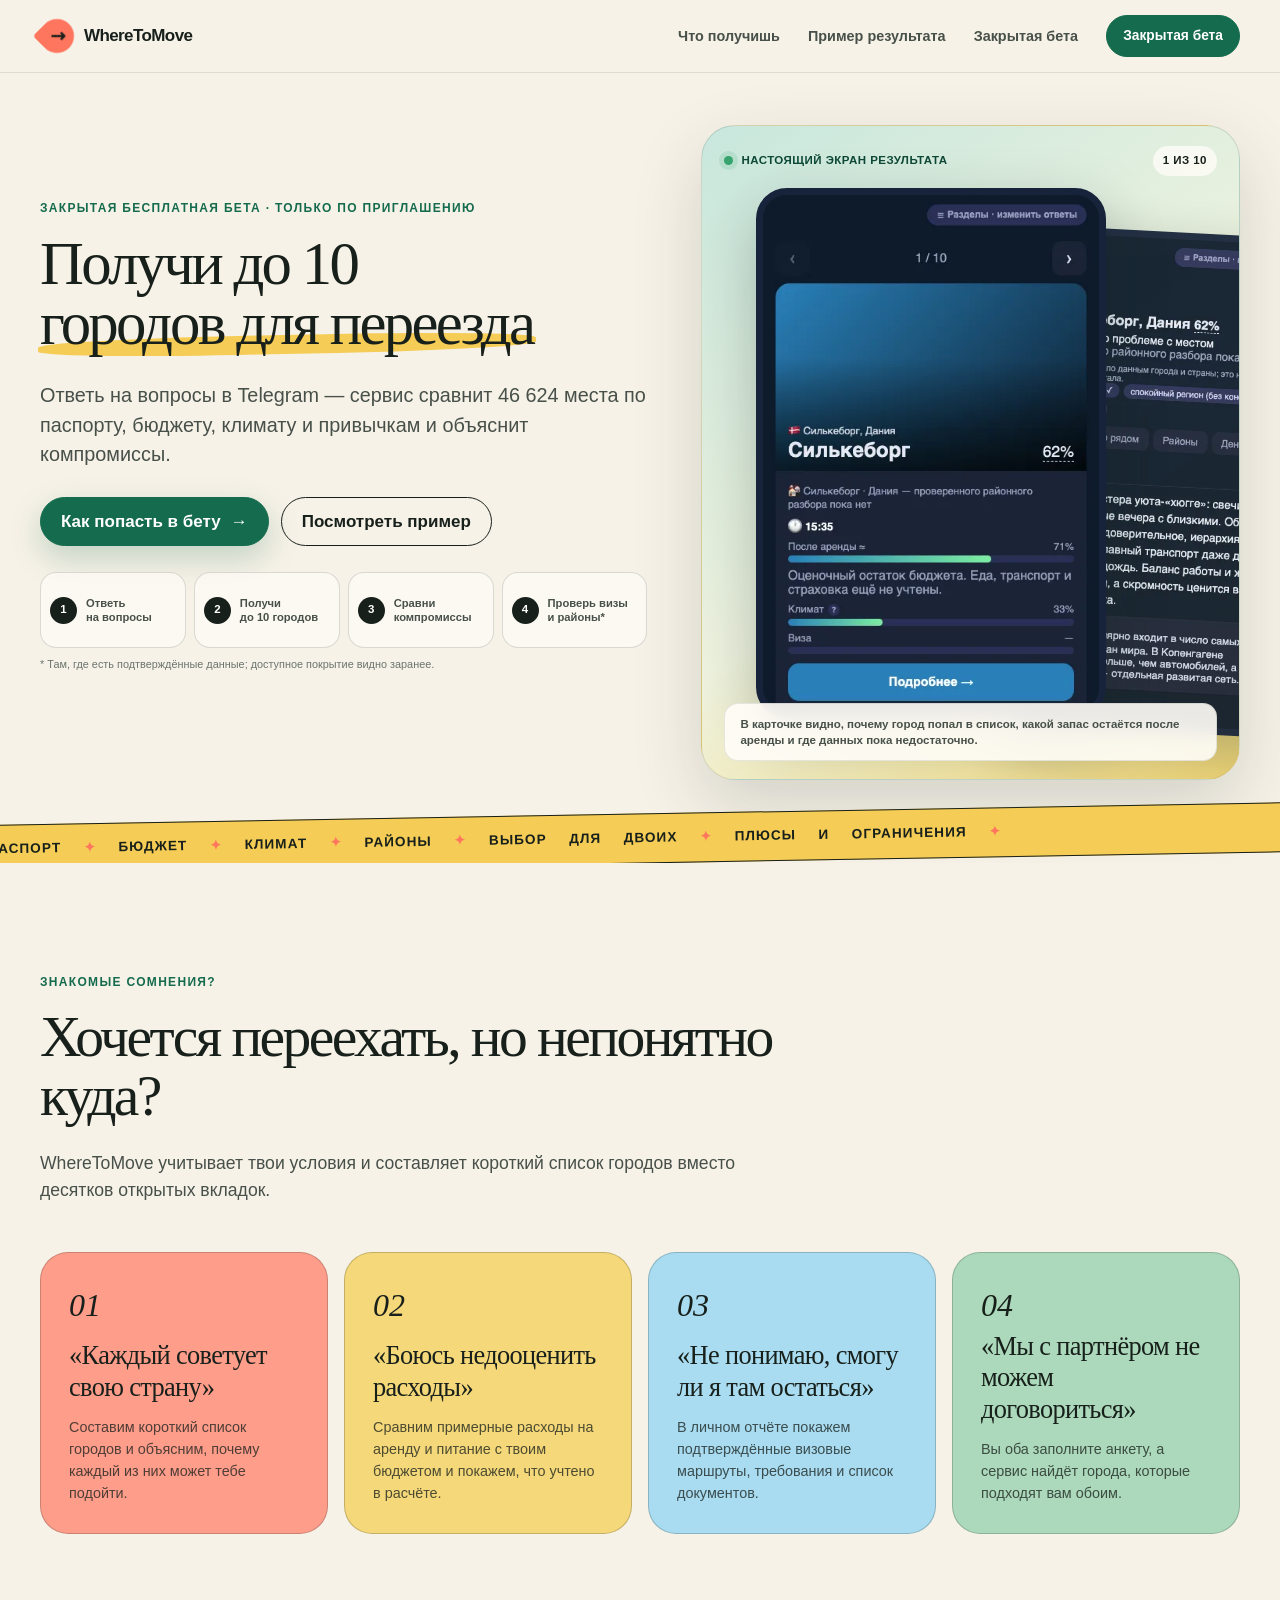
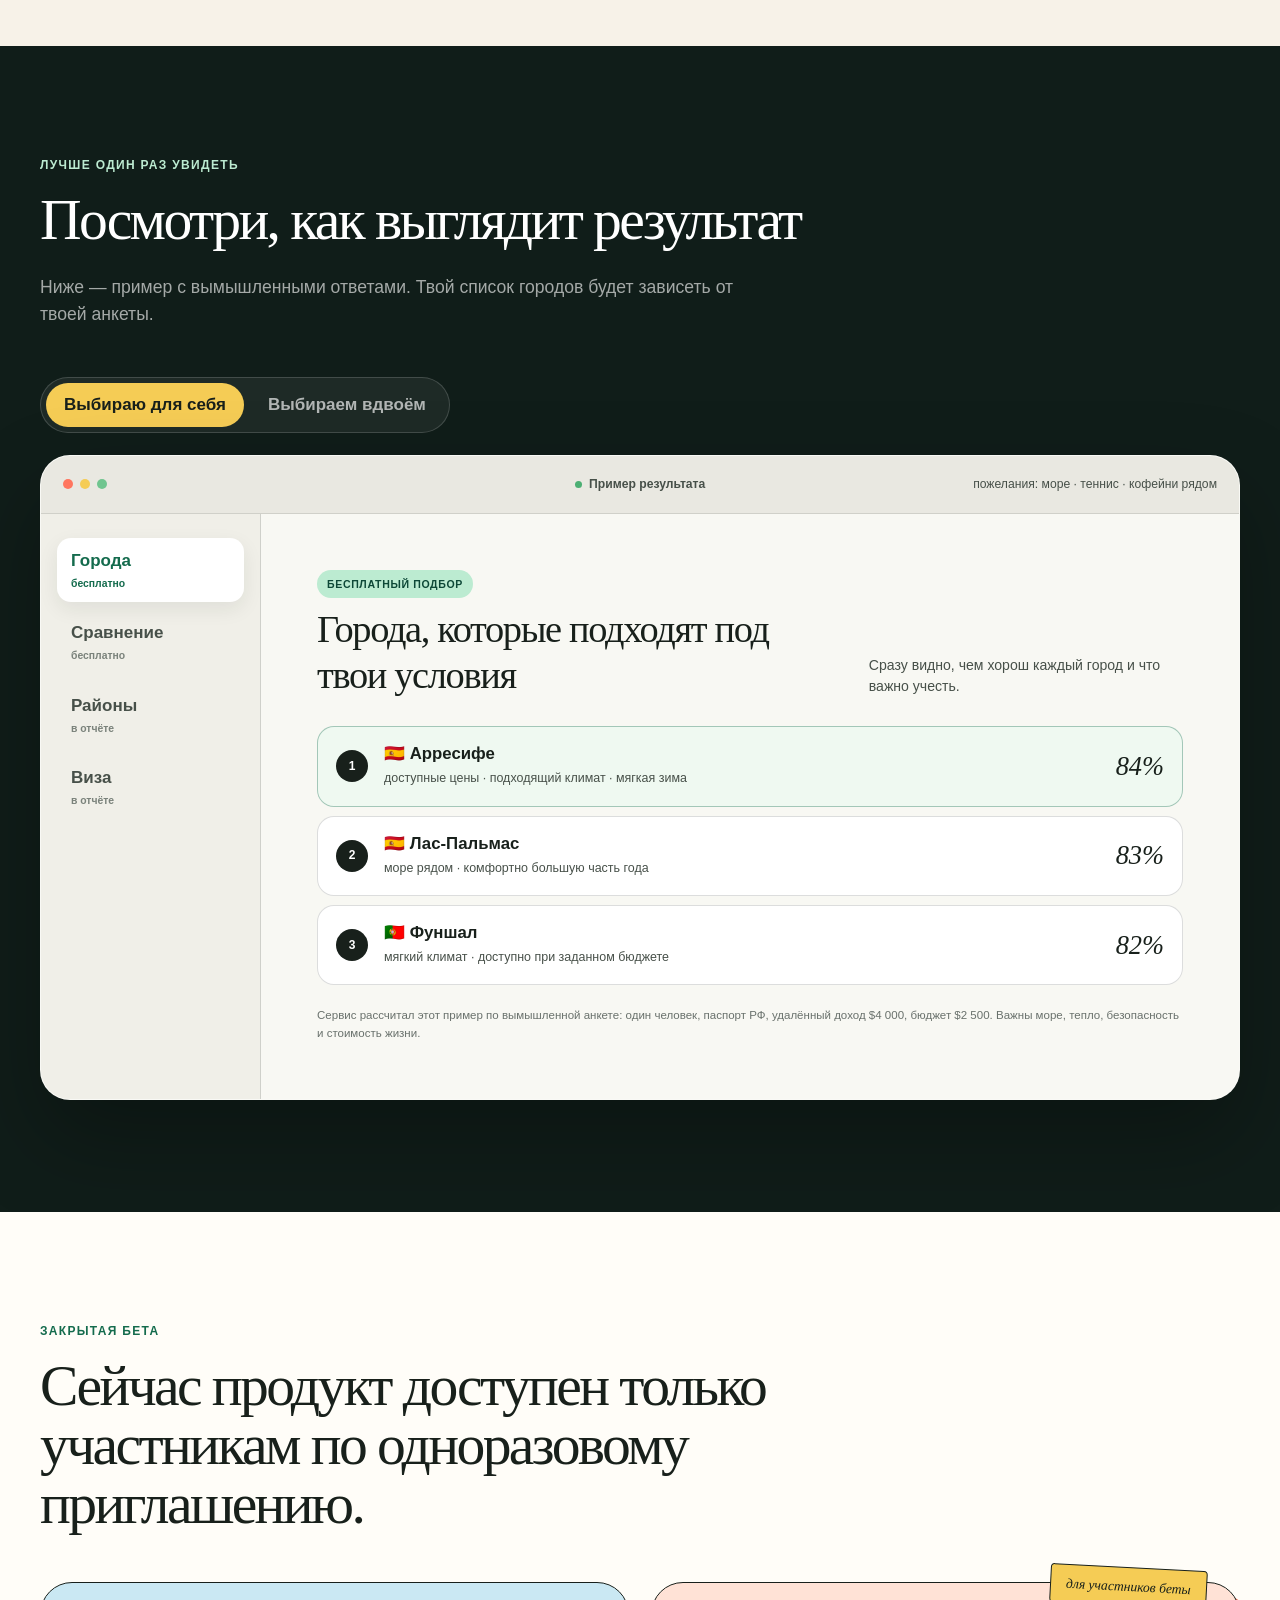
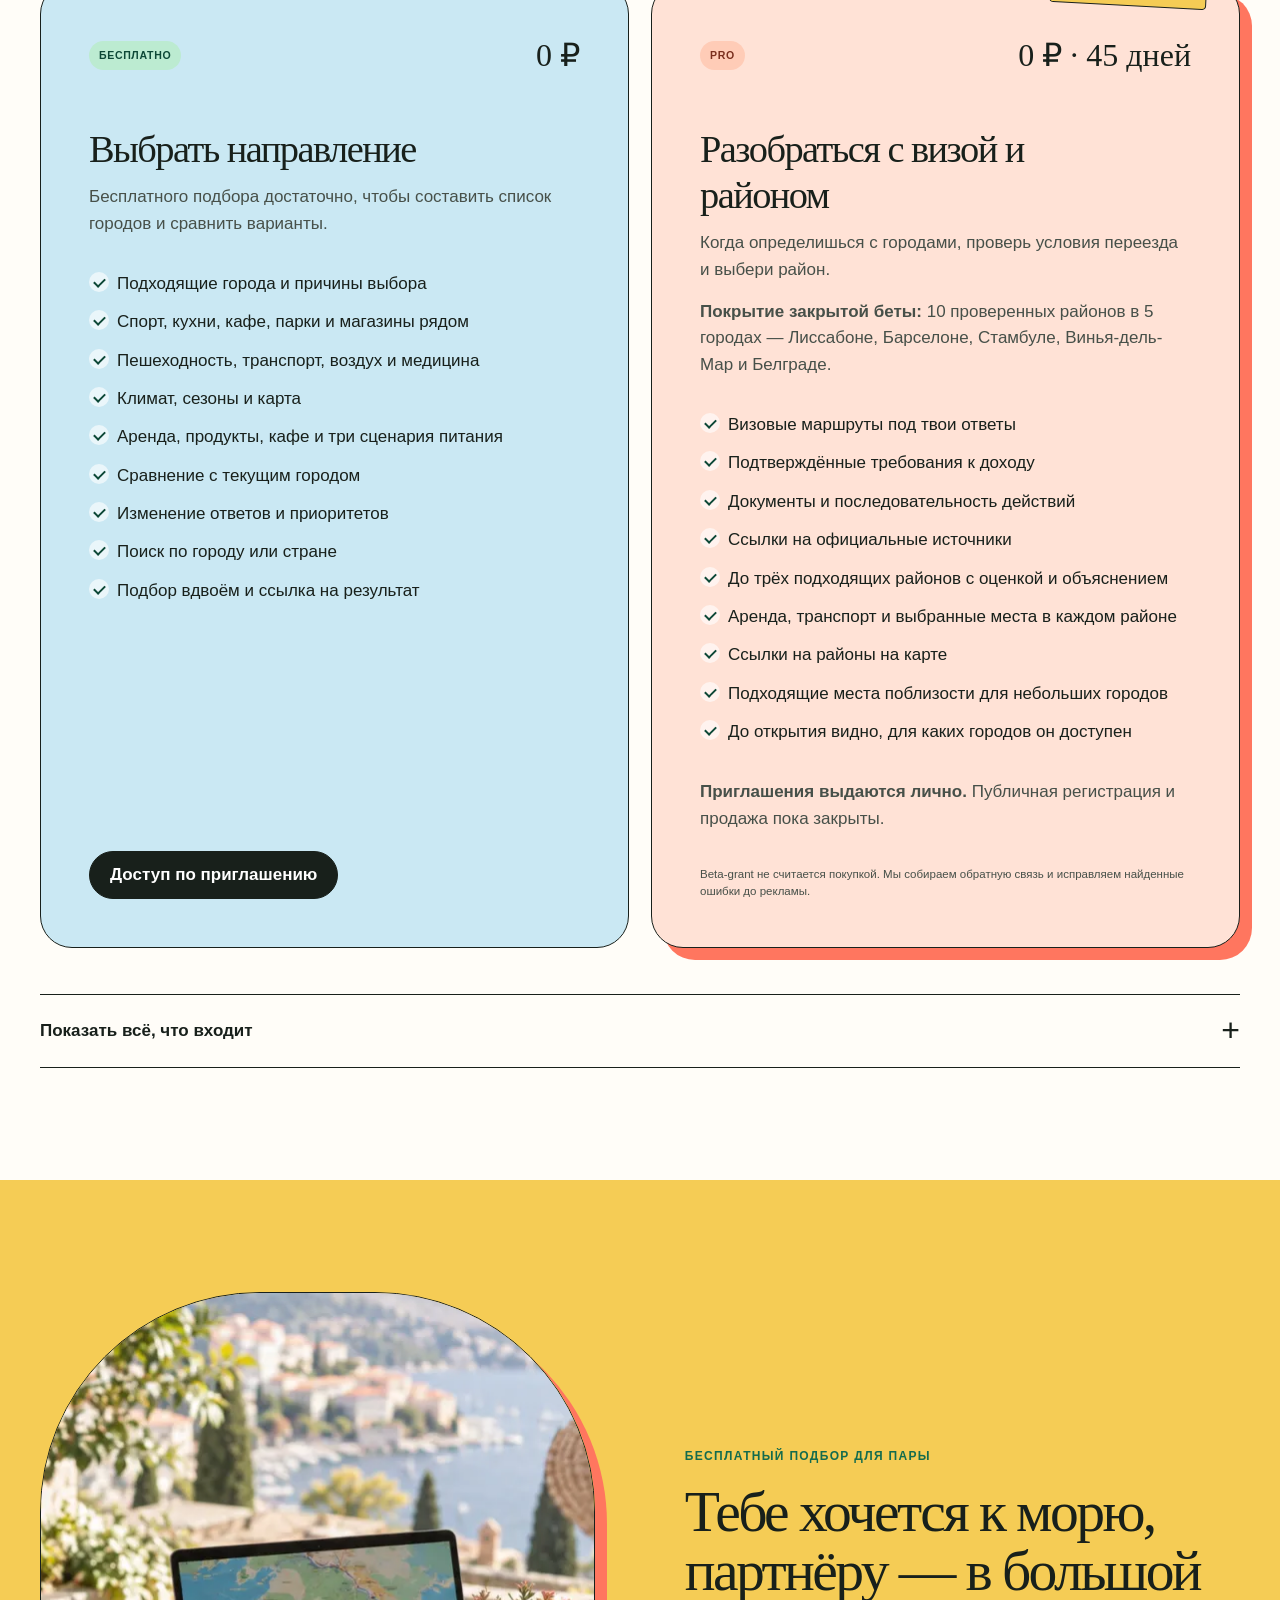
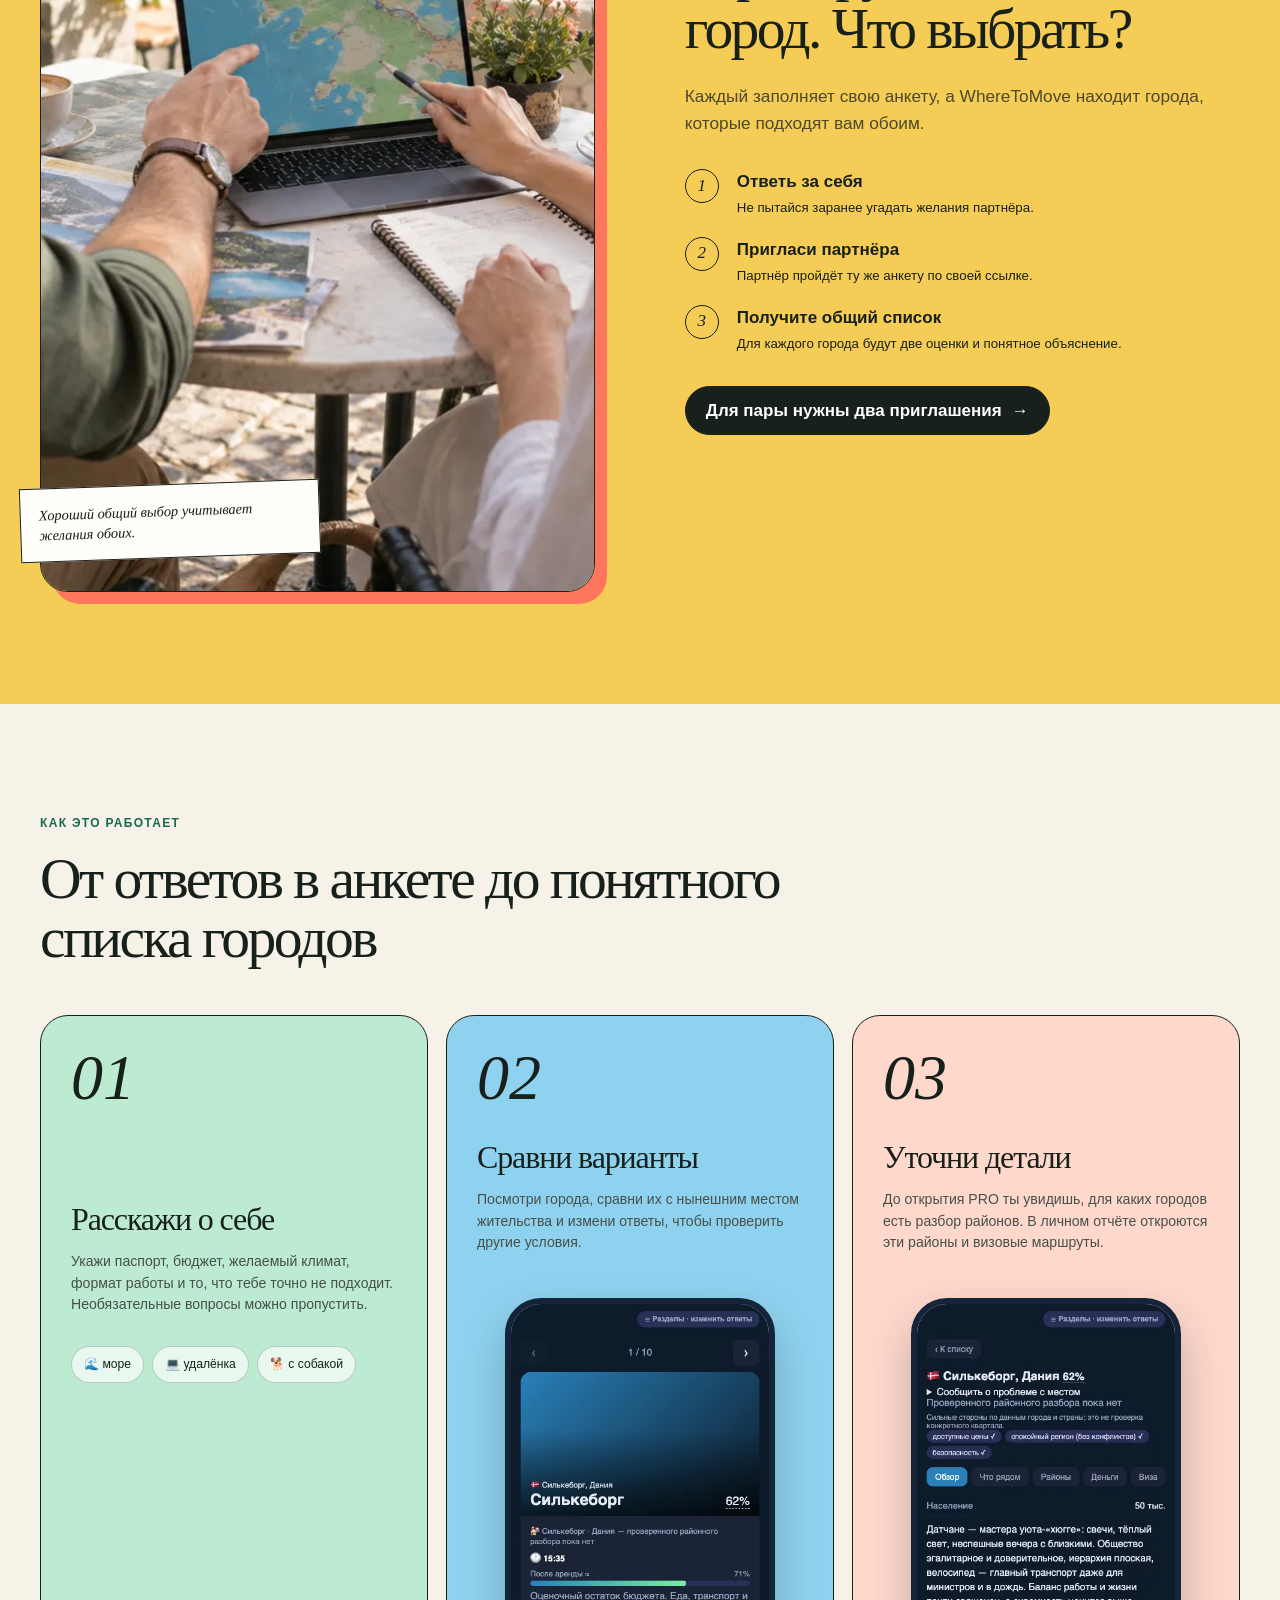
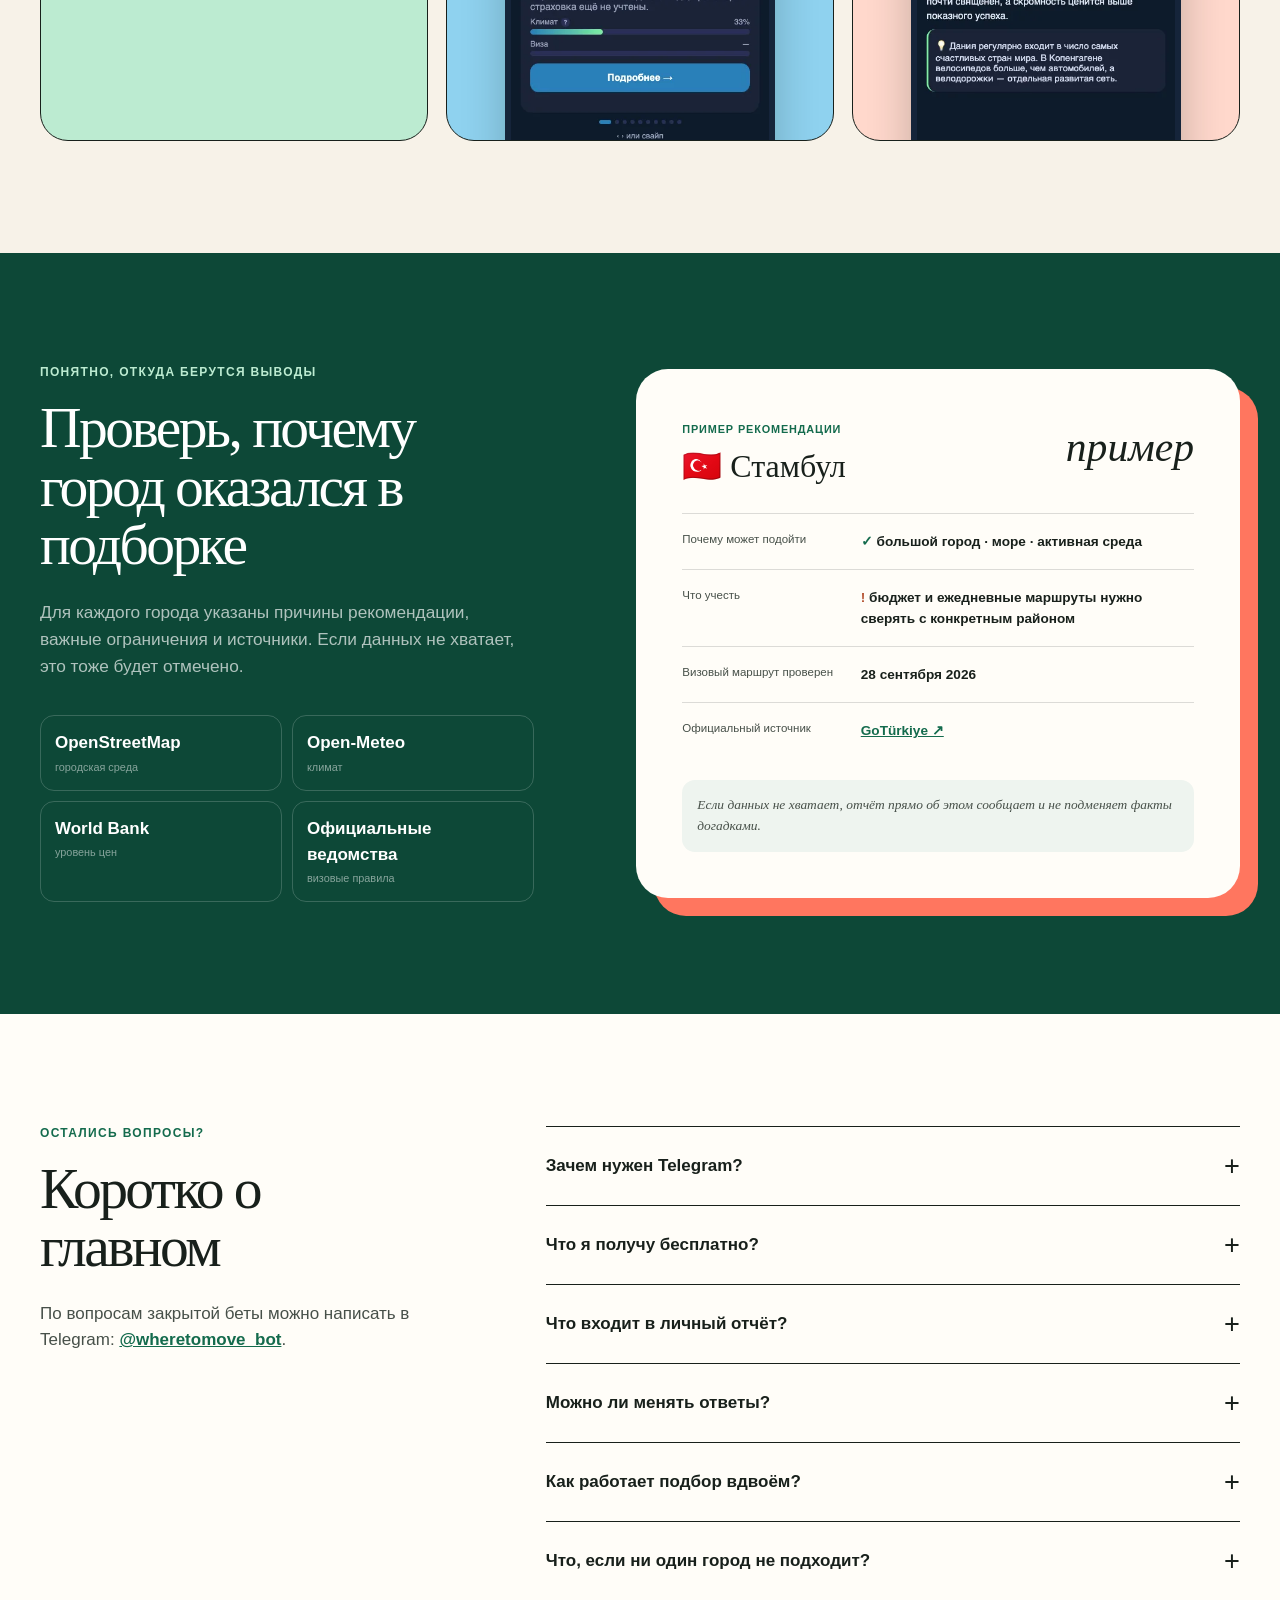
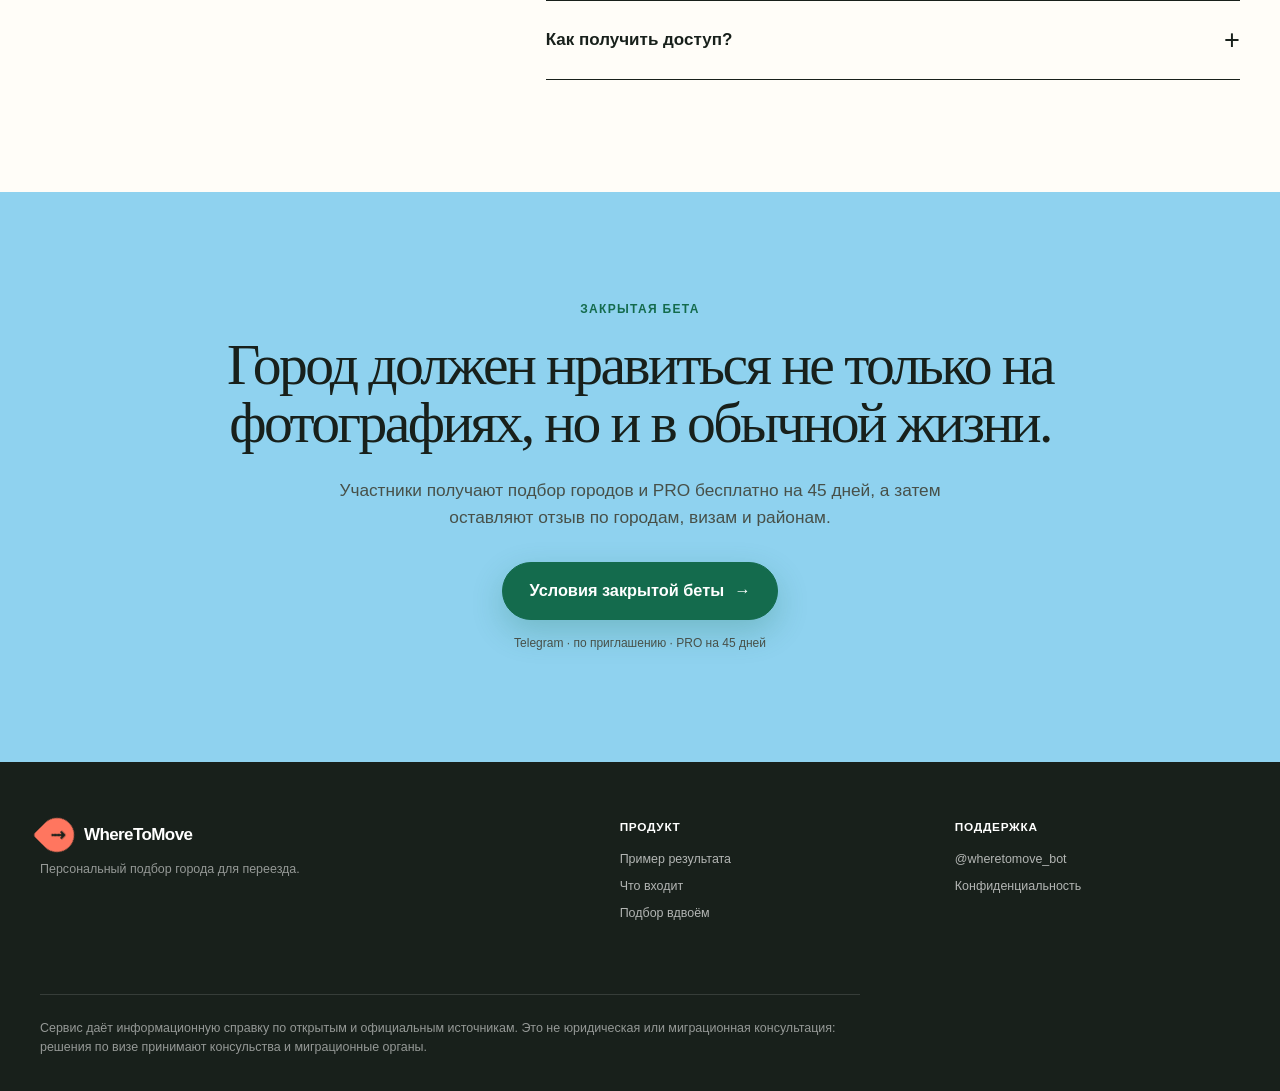
==== index.html @ 16b98f33 "Switch landing to closed beta and sharpen first screen" ====
<!doctype html>
<html lang="ru">
<head>
  <meta charset="utf-8">
  <meta name="viewport" content="width=device-width, initial-scale=1">
  <title>WhereToMove — подбор города и личный отчёт о переезде</title>
  <meta name="description" content="Подбор городов для переезда с учётом паспорта, бюджета и привычек. Бесплатно — список городов и сравнение. В личном отчёте — визовые маршруты и районы, по которым есть проверенные данные.">
  <meta name="theme-color" content="#f7f2e8">
  <meta property="og:title" content="WhereToMove — найди город для переезда под свою жизнь">
  <meta property="og:description" content="Подходящие города, их плюсы и ограничения, визовые маршруты и проверенные данные по районам.">
  <meta property="og:type" content="website">
  <meta property="og:image" content="https://wheretomovebot.com/assets/city-life.webp">
  <meta name="wtm-analytics-endpoint" content="https://65-109-167-205.sslip.io:8443/api/event">
  <link rel="icon" href="/assets/favicon.svg" type="image/svg+xml">
  <link rel="preload" href="/assets/product-cities.webp" as="image" type="image/webp">
  <link rel="stylesheet" href="/styles.css?v=20260928-beta">
  <script>document.documentElement.classList.add('js')</script>
  <script src="/site.js?v=20260928-beta" defer></script>
</head>
<body>
  <a class="skip-link" href="#main">К содержанию</a>

  <header class="site-header" aria-label="Основная навигация">
    <div class="shell header-inner">
      <a class="brand" href="#top" aria-label="WhereToMove — на главную">
        <span class="brand-mark" aria-hidden="true">↗</span>
        <span>WhereToMove</span>
      </a>
      <nav class="desktop-nav" aria-label="Разделы страницы">
        <a href="#benefits">Что получишь</a>
        <a href="#demo">Пример результата</a>
        <a href="#price">Закрытая бета</a>
      </nav>
      <a class="button button-small" data-cta="header" href="#price">Закрытая бета</a>
    </div>
  </header>

  <main id="main">
    <section class="hero" id="top">
      <div class="shell hero-grid">
        <div class="hero-copy reveal">
          <p class="eyebrow">Закрытая бесплатная бета · только по приглашению</p>
          <h1>Получи до 10 <span class="marker">городов для переезда</span></h1>
          <p class="hero-lead">Ответь на вопросы в Telegram — сервис сравнит 46&nbsp;624 места по паспорту, бюджету, климату и привычкам и объяснит компромиссы.</p>
          <div class="mobile-inline-proof">
            <img src="/assets/product-cities.webp" width="430" height="1100" alt="Настоящий экран результата WhereToMove">
            <p><b>Настоящий экран результата</b><span>Оценка города, бюджет, климат и ограничения в одной карточке.</span></p>
          </div>
          <div class="hero-actions">
            <a class="button button-primary" data-cta="hero" href="#price">Как попасть в бету <span aria-hidden="true">→</span></a>
            <a class="button button-ghost" href="#demo">Посмотреть пример</a>
          </div>
          <ol class="hero-steps" aria-label="Как получить результат">
            <li><b>1</b><span>Ответь<br>на вопросы</span></li>
            <li><b>2</b><span>Получи<br>до 10 городов</span></li>
            <li><b>3</b><span>Сравни<br>компромиссы</span></li>
            <li><b>4</b><span>Проверь визы<br>и районы*</span></li>
          </ol>
          <p class="hero-scope">* Там, где есть подтверждённые данные; доступное покрытие видно заранее.</p>
        </div>

        <figure class="hero-visual reveal">
          <div class="hero-proof-head">
            <span><i aria-hidden="true"></i> Настоящий экран результата</span>
            <b>1 из 10</b>
          </div>
          <div class="hero-phone hero-phone-main">
            <img src="/assets/product-cities.webp" width="430" height="1100" fetchpriority="high" alt="Настоящий экран WhereToMove: первый из десяти подобранных городов с оценкой бюджета и климата">
          </div>
          <div class="hero-phone hero-phone-detail" aria-hidden="true">
            <img src="/assets/product-detail.webp" width="430" height="1100" alt="">
          </div>
          <figcaption class="hero-proof-caption">В карточке видно, почему город попал в список, какой запас остаётся после аренды и где данных пока недостаточно.</figcaption>
        </figure>
      </div>
      <div class="ticker" aria-hidden="true">
        <div>ПАСПОРТ <span>✦</span> БЮДЖЕТ <span>✦</span> КЛИМАТ <span>✦</span> РАЙОНЫ <span>✦</span> ВЫБОР ДЛЯ ДВОИХ <span>✦</span> ПЛЮСЫ И ОГРАНИЧЕНИЯ <span>✦</span></div>
      </div>
    </section>

    <section class="section pains" id="benefits">
      <div class="shell">
        <div class="section-heading reveal">
          <p class="eyebrow">Знакомые сомнения?</p>
          <h2>Хочется переехать, но непонятно куда?</h2>
          <p>WhereToMove учитывает твои условия и составляет короткий список городов вместо десятков открытых вкладок.</p>
        </div>
        <div class="pain-grid">
          <article class="pain-card coral reveal">
            <span class="pain-number">01</span>
            <h3>«Каждый советует свою страну»</h3>
            <p>Составим короткий список городов и объясним, почему каждый из них может тебе подойти.</p>
          </article>
          <article class="pain-card yellow reveal">
            <span class="pain-number">02</span>
            <h3>«Боюсь недооценить расходы»</h3>
            <p>Сравним примерные расходы на аренду и питание с твоим бюджетом и покажем, что учтено в расчёте.</p>
          </article>
          <article class="pain-card blue reveal">
            <span class="pain-number">03</span>
            <h3>«Не понимаю, смогу ли я там остаться»</h3>
            <p>В личном отчёте покажем подтверждённые визовые маршруты, требования и список документов.</p>
          </article>
          <article class="pain-card green reveal">
            <span class="pain-number">04</span>
            <h3>«Мы с партнёром не можем договориться»</h3>
            <p>Вы оба заполните анкету, а сервис найдёт города, которые подходят вам обоим.</p>
          </article>
        </div>
      </div>
    </section>

    <section class="section demo-section" id="demo">
      <div class="shell">
        <div class="section-heading section-heading-light reveal">
          <p class="eyebrow">Лучше один раз увидеть</p>
          <h2>Посмотри, как выглядит результат</h2>
          <p>Ниже — пример с вымышленными ответами. Твой список городов будет зависеть от твоей анкеты.</p>
        </div>

        <div class="demo-switch reveal" role="group" aria-label="Выбрать сценарий примера">
          <button class="is-active" type="button" data-mode="solo" aria-pressed="true">Выбираю для себя</button>
          <button type="button" data-mode="pair" aria-pressed="false">Выбираем вдвоём</button>
        </div>

        <div class="demo-browser reveal">
          <div class="demo-browser-top">
            <div class="browser-dots" aria-hidden="true"><span></span><span></span><span></span></div>
            <p><span class="status-dot"></span> Пример результата</p>
            <span class="demo-profile">пожелания: море · тепло · доступные цены</span>
          </div>
          <div class="demo-body">
            <div class="demo-tabs" role="tablist" aria-label="Разделы примера отчёта">
              <button id="tab-cities" class="is-active" type="button" role="tab" aria-selected="true" aria-controls="demo-panel" data-tab="cities">Города <small>бесплатно</small></button>
              <button id="tab-compare" type="button" role="tab" aria-selected="false" aria-controls="demo-panel" tabindex="-1" data-tab="compare">Сравнение <small>бесплатно</small></button>
              <button id="tab-districts" type="button" role="tab" aria-selected="false" aria-controls="demo-panel" tabindex="-1" data-tab="districts">Районы <small>в отчёте</small></button>
              <button id="tab-visa" type="button" role="tab" aria-selected="false" aria-controls="demo-panel" tabindex="-1" data-tab="visa">Виза <small>в отчёте</small></button>
            </div>

            <div class="demo-panel" id="demo-panel" role="tabpanel" aria-live="polite" aria-labelledby="tab-cities">
              <div data-panel="solo:cities">
                <div class="panel-intro"><div><span class="panel-label free">Бесплатный подбор</span><h3>Города, которые подходят под твои условия</h3></div><p>Сразу видно, чем хорош каждый город и что важно учесть.</p></div>
                <div class="city-list">
                  <article class="city-row featured"><span class="city-rank">1</span><div><h4>🇪🇸 Арресифе</h4><p>доступные цены · подходящий климат · мягкая зима</p></div><strong>84%</strong></article>
                  <article class="city-row"><span class="city-rank">2</span><div><h4>🇪🇸 Лас-Пальмас</h4><p>море рядом · комфортно большую часть года</p></div><strong>83%</strong></article>
                  <article class="city-row"><span class="city-rank">3</span><div><h4>🇵🇹 Фуншал</h4><p>мягкий климат · доступно при заданном бюджете</p></div><strong>82%</strong></article>
                </div>
                <p class="data-footnote">Сервис рассчитал этот пример по вымышленной анкете: один человек, паспорт РФ, удалённый доход $4 000, бюджет $2 500. Важны море, тепло, безопасность и стоимость жизни.</p>
              </div>

              <div data-panel="solo:compare" hidden>
                <div class="panel-intro"><div><span class="panel-label free">Бесплатно</span><h3>Сравнение с нынешним городом</h3></div><p>Оба города оцениваются по одним и тем же критериям.</p></div>
                <div class="compare-grid">
                  <div class="compare-head"></div><div class="compare-head">Москва · нынешний город</div><div class="compare-head accent">Арресифе</div>
                  <div>Насколько подходит</div><strong>51%</strong><strong class="accent">84%</strong>
                  <div>Аренда однокомнатной квартиры</div><span>$350–500</span><span>$650–950</span>
                  <div>Зима</div><span>−5°C</span><span>+18°C</span>
                  <div>Соответствие климату</div><span>8%</span><span>42%</span>
                </div>
                <p class="data-footnote">Стоимость жизни указана приблизительно и рассчитана по единым правилам. В результате видно, какие расходы учтены и где у оценки есть ограничения.</p>
              </div>

              <div data-panel="solo:districts" hidden>
                <div class="panel-intro district-intro"><div><span class="panel-label paid">Фрагмент личного отчёта</span><h3>Как отличаются районы Лиссабона</h3></div><p>По каждому району видны аренда, транспорт и места из твоей анкеты. Названия и принадлежность районов проверены; числовые оценки остаются ориентировочными.</p></div>
                <div class="district-report-grid">
                  <article class="district-report-card district-blue">
                    <div class="district-card-head"><div><span>01 · Лиссабон</span><h4>Alfama</h4></div><strong>пример</strong></div>
                    <div class="district-tags"><span>историческая застройка</span><span>крутые подъёмы</span></div>
                    <div class="district-rent"><span>Аренда квартиры с одной спальней</span><strong>оценка в личном отчёте</strong><small>не предложение конкретного жилья</small></div>
                    <div class="district-metrics" aria-label="Пример оценок района Alfama">
                      <div><span>Пешеходность</span><b>75%</b><i><em style="width:75%"></em></i></div>
                      <div><span>Транспорт</span><b>85%</b><i><em style="width:85%"></em></i></div>
                      <div><span>Кафе и рестораны</span><b>64%</b><i><em style="width:64%"></em></i></div>
                    </div>
                    <div class="district-nearby"><b>Из выбранного ищем рядом</b><div><span>⚽ футбол</span><span>🎾 теннис</span><span>🍕 пицца</span><span>☕ кофейни</span></div></div>
                    <div class="district-counts"><span>🌳 парки</span><span>🛒 магазины и рынки</span></div>
                    <a href="https://www.openstreetmap.org/?mlat=38.711816&amp;mlon=-9.131703#map=15/38.711816/-9.131703" rel="noopener noreferrer" target="_blank">Посмотреть на карте ↗</a>
                  </article>
                  <article class="district-report-card district-yellow">
                    <div class="district-card-head"><div><span>02 · Лиссабон</span><h4>Telheiras Sul</h4></div><strong>пример</strong></div>
                    <div class="district-tags"><span>жилой квартал</span><span>современная застройка</span></div>
                    <div class="district-rent"><span>Аренда квартиры с одной спальней</span><strong>оценка в личном отчёте</strong><small>не предложение конкретного жилья</small></div>
                    <div class="district-metrics" aria-label="Пример оценок района Telheiras Sul">
                      <div><span>Пешеходность</span><b>73%</b><i><em style="width:73%"></em></i></div>
                      <div><span>Транспорт</span><b>85%</b><i><em style="width:85%"></em></i></div>
                      <div><span>Кафе и рестораны</span><b>61%</b><i><em style="width:61%"></em></i></div>
                    </div>
                    <div class="district-nearby"><b>Из выбранного ищем рядом</b><div><span>⚽ футбол</span><span>🎾 теннис</span><span>🍕 пицца</span><span>☕ кофейни</span></div></div>
                    <div class="district-counts"><span>🌳 парки</span><span>🛒 магазины и рынки</span></div>
                    <a href="https://www.openstreetmap.org/?mlat=38.760841&amp;mlon=-9.167275#map=15/38.760841/-9.167275" rel="noopener noreferrer" target="_blank">Посмотреть на карте ↗</a>
                  </article>
                </div>
                <p class="data-footnote">Alfama и Telheiras Sul входят в проверенное районное покрытие Лиссабона. Проценты и количества объектов показывают формат отчёта и зависят от анкеты и версии данных. Окрестности показываются отдельно и не считаются районами.</p>
              </div>

              <div data-panel="solo:visa" hidden>
                <div class="panel-intro visa-intro"><div><span class="panel-label paid">Фрагмент личного отчёта</span><h3>Digital Nomad для Турции</h3></div><p>Проверенный пример: паспорт РФ, возраст 21–55 лет, один заявитель, иностранная удалённая работа и подтверждаемый доход $4 000 в месяц.</p></div>
                <div class="visa-report-card">
                  <div class="visa-report-head">
                    <div><span class="visa-country">Турция · паспорт РФ</span><h4>Digital Nomad Identification Certificate</h4><p>Для иностранного работодателя или договора самозанятого с иностранной компанией.</p></div>
                    <div class="visa-badges"><span class="visa-badge success">Доход подходит</span><span class="visa-badge">Нужна отдельная виза</span></div>
                  </div>

                  <div class="visa-numbers" aria-label="Главные условия маршрута">
                    <div><strong>$3 000</strong><span>порог в месяц<br>на одного</span></div>
                    <div><strong>$4 000</strong><span>доход в анкете</span></div>
                    <div class="visa-result"><strong>Проходишь</strong><span>по уровню дохода</span></div>
                  </div>

                  <div class="visa-facts">
                    <div><span>Подача</span><p>Сначала сертификат онлайн, затем обращение в визовый центр или консульство Турции.</p></div>
                    <div><span>Возраст и паспорт</span><p>21–55 лет; паспорт должен действовать минимум 6 месяцев с даты въезда.</p></div>
                    <div><span>Семья</span><p>Семейные условия этим проверенным сценарием не подтверждены.</p></div>
                  </div>

                  <div class="visa-report-grid">
                    <div class="visa-steps">
                      <h5>Что нужно сделать</h5>
                      <ol>
                        <li><span>01</span><p>Подтвердить иностранный источник дохода: договор с работодателем или клиентами.</p></li>
                        <li><span>02</span><p>Подготовить диплом и подтверждение дохода от $3 000 в месяц.</p></li>
                        <li><span>03</span><p>Получить Digital Nomad Identification Certificate онлайн.</p></li>
                        <li><span>04</span><p>С сертификатом обратиться за визой и проверить актуальный пакет консульства.</p></li>
                      </ol>
                    </div>
                    <div class="visa-documents">
                      <h5>Документы в чек-листе</h5>
                      <ul>
                        <li>загранпаспорт</li>
                        <li>договоры или контракты</li>
                        <li>подтверждение дохода</li>
                        <li>диплом или подтверждение степени</li>
                        <li>фотография</li>
                        <li>дополнительные документы консульства</li>
                      </ul>
                    </div>
                  </div>

                  <div class="visa-source"><span>Данные проверены 28 сентября 2026</span><a href="https://goturkiye.com/digitalnomads/application-requirements-for-digital-nomad-visa-and-short-term-residence" rel="noopener noreferrer" target="_blank">Официальный источник ↗</a></div>
                </div>
                <p class="data-footnote">Пример результата, а не обещание одобрения: окончательное решение принимают консульства и миграционные органы.</p>
              </div>

              <div data-panel="pair:cities" hidden>
                <div class="panel-intro"><div><span class="panel-label free">Подбор вдвоём · бесплатно</span><h3>Общий список с учётом желаний обоих</h3></div><p>По каждому городу видно, насколько он подходит каждому из вас и почему.</p></div>
                <div class="pair-results">
                  <article><div><span class="pair-rank">1</span><h4>🇵🇹 Лиссабон</h4></div><div class="two-scores"><span><i class="avatar-a">А</i> тебе <b>90%</b></span><span><i class="avatar-b">М</i> партнёру <b>72%</b></span></div><p>Тебе — море и климат. Партнёру — большой город и активная среда.</p></article>
                  <article><div><span class="pair-rank">2</span><h4>🇩🇪 Берлин</h4></div><div class="two-scores"><span><i class="avatar-a">А</i> тебе <b>80%</b></span><span><i class="avatar-b">М</i> партнёру <b>75%</b></span></div><p>Самый сбалансированный вариант: работа, транспорт и культурная жизнь.</p></article>
                </div>
              </div>

              <div data-panel="pair:compare" hidden>
                <div class="panel-intro"><div><span class="panel-label free">Подбор вдвоём · бесплатно</span><h3>Какие пожелания совпали, а какие различаются</h3></div><p>Так проще обсуждать конкретные условия, а не спорить о городе в целом.</p></div>
                <div class="preference-map">
                  <div><span class="avatar-a">А</span><h4>Тебе важно</h4><p>🌊 море рядом</p><p>☀️ мягкая зима</p><p>💸 аренда в пределах бюджета</p></div>
                  <div class="overlap"><span>подходят обоим</span><b>6 городов</b><p>соответствуют вашим условиям</p></div>
                  <div><span class="avatar-b">М</span><h4>Партнёру важно</h4><p>🏙 большой город</p><p>🎭 культурная жизнь</p><p>🚇 транспорт</p></div>
                </div>
              </div>

              <div data-panel="pair:districts" hidden>
                <div class="panel-intro"><div><span class="panel-label paid">Личный отчёт</span><h3>Районы для городов из общего списка</h3></div><p>Сначала вы выбираете город, который подходит обоим, а затем смотрите доступный разбор районов.</p></div>
                <div class="pair-locked">
                  <span aria-hidden="true">⌖</span><div><h4>Районы можно посмотреть после выбора города</h4><p>До открытия PRO сервис покажет, для каких городов уже есть проверенные данные по районам.</p></div>
                </div>
              </div>

              <div data-panel="pair:visa" hidden>
                <div class="panel-intro"><div><span class="panel-label paid">Личный отчёт</span><h3>Визовые условия учитывают обоих</h3></div><p>Доступные варианты зависят от ваших паспортов, дохода и выбранного основания для переезда.</p></div>
                <div class="visa-card compact">
                  <div class="visa-state"><span>Сначала нужны ответы обоих</span><b>Паспорта · доход · срок переезда</b></div>
                  <p>Отчёт показывает только те условия, которые подтверждены данными. Если важного факта нет, он не заменяется догадкой.</p>
                </div>
              </div>
            </div>
          </div>
        </div>
      </div>
    </section>

    <section class="section plans" id="price">
      <div class="shell">
        <div class="section-heading reveal">
          <p class="eyebrow">Закрытая бета</p>
          <h2>Сейчас продукт доступен только участникам по одноразовому приглашению.</h2>
        </div>
        <div class="plan-grid">
          <article class="plan-card free-plan reveal">
            <div class="plan-top"><span class="panel-label free">Бесплатно</span><strong>0 ₽</strong></div>
            <h3>Выбрать направление</h3>
            <p>Бесплатного подбора достаточно, чтобы составить список городов и сравнить варианты.</p>
            <ul class="check-list">
              <li>Подходящие города и причины выбора</li>
              <li>Спорт, кухни, кафе, парки и магазины рядом</li>
              <li>Пешеходность, транспорт, воздух и медицина</li>
              <li>Климат, сезоны и карта</li>
              <li>Аренда, продукты, кафе и три сценария питания</li>
              <li>Сравнение с текущим городом</li>
              <li>Изменение ответов и приоритетов</li>
              <li>Поиск по городу или стране</li>
              <li>Подбор вдвоём и ссылка на результат</li>
            </ul>
            <a class="button button-dark" data-cta="free_card" href="#beta-note">Доступ по приглашению</a>
          </article>
          <article class="plan-card paid-plan reveal">
            <div class="sticker">для участников беты</div>
            <div class="plan-top"><span class="panel-label paid">PRO</span><strong>0 ₽ · 45 дней</strong></div>
            <h3>Разобраться с визой и районом</h3>
            <p>Когда определишься с городами, проверь условия переезда и выбери район.</p>
            <p><b>Покрытие закрытой беты:</b> 10 проверенных районов в 5 городах — Лиссабоне, Барселоне, Стамбуле, Винья-дель-Мар и Белграде.</p>
            <ul class="check-list">
              <li>Визовые маршруты под твои ответы</li>
              <li>Подтверждённые требования к доходу</li>
              <li>Документы и последовательность действий</li>
              <li>Ссылки на официальные источники</li>
              <li>До трёх подходящих районов с оценкой и объяснением</li>
              <li>Аренда, транспорт и выбранные места в каждом районе</li>
              <li>Ссылки на районы на карте</li>
              <li>Подходящие места поблизости для небольших городов</li>
              <li>До открытия видно, для каких городов он доступен</li>
            </ul>
            <p id="beta-note"><b>Приглашения выдаются лично.</b> Публичная регистрация и продажа пока закрыты.</p>
            <p class="payment-note">Beta-grant не считается покупкой. Мы собираем обратную связь и исправляем найденные ошибки до рекламы.</p>
          </article>
        </div>

        <details class="feature-details reveal">
          <summary>Показать всё, что входит <span aria-hidden="true">+</span></summary>
          <div class="feature-table-wrap">
            <table>
              <thead><tr><th>Твой вопрос</th><th>Что даст сервис</th><th>Доступ</th></tr></thead>
              <tbody>
                <tr><td>Куда переезжать</td><td>Личный список городов с объяснением плюсов и ограничений</td><td><span class="access-free">Бесплатно</span></td></tr>
                <tr><td>Что будет рядом</td><td>Выбранные виды спорта и кухни, кафе, парки, магазины, транспорт и пешеходность</td><td><span class="access-free">Бесплатно</span></td></tr>
                <tr><td>Как устроена повседневная жизнь</td><td>Климат по сезонам, качество воздуха, медицина и карта</td><td><span class="access-free">Бесплатно</span></td></tr>
                <tr><td>Хватит ли денег</td><td>Оценки аренды, продуктов, кафе и ресторана, остатка бюджета и трёх вариантов расходов на питание</td><td><span class="access-free">Бесплатно</span></td></tr>
                <tr><td>Какой город лучше подходит</td><td>Сравнение двух городов, включая нынешний</td><td><span class="access-free">Бесплатно</span></td></tr>
                <tr><td>Что изменится с другим бюджетом или климатом</td><td>Новый расчёт после изменения ответов</td><td><span class="access-free">Бесплатно</span></td></tr>
                <tr><td>Как выбрать вдвоём</td><td>Общий список с оценкой и пояснением для каждого</td><td><span class="access-free">Бесплатно</span></td></tr>
                <tr><td>Как проверить выбранное направление</td><td>Поиск информации о городе или стране без повторной анкеты</td><td><span class="access-free">Бесплатно</span></td></tr>
                <tr><td>Как обсудить результат</td><td>Ссылка на результат, которой можно поделиться с близкими</td><td><span class="access-free">Бесплатно</span></td></tr>
                <tr><td>Как остаться надолго</td><td>Визовые маршруты, подтверждённые требования и документы</td><td><span class="access-paid">Личный отчёт</span></td></tr>
                <tr><td>Где искать жильё</td><td>До трёх районов с оценкой, арендой, картой и важными для тебя местами; для небольших городов — подходящие варианты поблизости</td><td><span class="access-paid">Личный отчёт</span></td></tr>
              </tbody>
            </table>
          </div>
        </details>
      </div>
    </section>

    <section class="section pair-section" id="pair">
      <div class="shell pair-grid">
        <figure class="pair-photo reveal">
          <img src="/assets/pair-planning.webp" width="1200" height="900" loading="lazy" alt="Пара вместе выбирает место для переезда за столиком кафе">
          <figcaption>Хороший общий выбор учитывает желания обоих.</figcaption>
        </figure>
        <div class="pair-copy reveal">
          <p class="eyebrow">Бесплатный подбор для пары</p>
          <h2>Тебе хочется к морю, партнёру — в большой город. Что выбрать?</h2>
          <p>Каждый заполняет свою анкету, а WhereToMove находит города, которые подходят вам обоим.</p>
          <ol class="steps-mini">
            <li><span>1</span><div><b>Ответь за себя</b><p>Не пытайся заранее угадать желания партнёра.</p></div></li>
            <li><span>2</span><div><b>Пригласи партнёра</b><p>Партнёр пройдёт ту же анкету по своей ссылке.</p></div></li>
            <li><span>3</span><div><b>Получите общий список</b><p>Для каждого города будут две оценки и понятное объяснение.</p></div></li>
          </ol>
          <a class="button button-dark" data-cta="pair" href="#price">Для пары нужны два приглашения <span aria-hidden="true">→</span></a>
        </div>
      </div>
    </section>

    <section class="section journey" id="how">
      <div class="shell">
        <div class="section-heading reveal">
          <p class="eyebrow">Как это работает</p>
          <h2>От ответов в анкете до понятного списка городов</h2>
        </div>
        <div class="journey-grid">
          <article class="journey-card reveal">
            <div class="journey-number">01</div>
            <h3>Расскажи о себе</h3>
            <p>Укажи паспорт, бюджет, желаемый климат, формат работы и то, что тебе точно не подходит. Необязательные вопросы можно пропустить.</p>
            <div class="answer-chips"><span>🌊 море</span><span>💻 удалёнка</span><span>🐕 с собакой</span></div>
          </article>
          <article class="journey-card journey-screenshot reveal">
            <div><div class="journey-number">02</div><h3>Сравни варианты</h3><p>Посмотри города, сравни их с нынешним местом жительства и измени ответы, чтобы проверить другие условия.</p></div>
            <img src="/assets/product-cities.webp" width="430" height="1100" loading="lazy" alt="Экран WhereToMove со списком подобранных городов">
          </article>
          <article class="journey-card journey-screenshot reveal">
            <div><div class="journey-number">03</div><h3>Уточни детали</h3><p>До открытия PRO ты увидишь, для каких городов есть разбор районов. В личном отчёте откроются эти районы и визовые маршруты.</p></div>
            <img src="/assets/product-detail.webp" width="430" height="1100" loading="lazy" alt="Подробная карточка города с районами и местами рядом в приложении WhereToMove">
          </article>
        </div>
      </div>
    </section>

    <section class="section trust-section" id="trust">
      <div class="shell trust-grid">
        <div class="trust-copy reveal">
          <p class="eyebrow">Понятно, откуда берутся выводы</p>
          <h2>Проверь, почему город оказался в подборке</h2>
          <p>Для каждого города указаны причины рекомендации, важные ограничения и источники. Если данных не хватает, это тоже будет отмечено.</p>
          <div class="source-list" aria-label="Основные источники данных">
            <span>OpenStreetMap <small>городская среда</small></span>
            <span>Open-Meteo <small>климат</small></span>
            <span>World Bank <small>уровень цен</small></span>
            <span>Официальные ведомства <small>визовые правила</small></span>
          </div>
        </div>
        <article class="evidence-card reveal">
          <div class="evidence-head"><div><span>Пример рекомендации</span><h3>🇹🇷 Стамбул</h3></div><strong>пример</strong></div>
          <div class="evidence-row good"><span>Почему может подойти</span><p>большой город · море · активная среда</p></div>
          <div class="evidence-row warn"><span>Что учесть</span><p>бюджет и ежедневные маршруты нужно сверять с конкретным районом</p></div>
          <div class="evidence-row"><span>Визовый маршрут проверен</span><p>28 сентября 2026</p></div>
          <div class="evidence-row"><span>Официальный источник</span><p><a href="https://goturkiye.com/digitalnomads/application-requirements-for-digital-nomad-visa-and-short-term-residence" rel="noopener noreferrer" target="_blank">GoTürkiye ↗</a></p></div>
          <p class="evidence-note">Если данных не хватает, отчёт прямо об этом сообщает и не подменяет факты догадками.</p>
        </article>
      </div>
    </section>

    <section class="section faq-section" id="faq">
      <div class="shell faq-grid">
        <div class="faq-title reveal">
          <p class="eyebrow">Остались вопросы?</p>
          <h2>Коротко о главном</h2>
          <p>По вопросам закрытой беты можно написать в Telegram: <a href="https://t.me/wheretomove_bot">@wheretomove_bot</a>.</p>
        </div>
        <div class="faq-list reveal">
          <details><summary>Зачем нужен Telegram?<span aria-hidden="true">+</span></summary><p>Там открывается анкета, сохраняются ответы и приходит результат. Возвращаться к своему подбору можно с того же Telegram-аккаунта.</p></details>
          <details><summary>Что я получу бесплатно?<span aria-hidden="true">+</span></summary><p>Список подходящих городов, их плюсы и ограничения, климат, карту и оценку бюджета. По каждому месту видно, что находится рядом: выбранные виды спорта и кухни, кафе, парки, магазины, транспорт и медицина. Можно сравнивать варианты, менять ответы и проходить подбор вдвоём.</p></details>
          <details><summary>Что входит в личный отчёт?<span aria-hidden="true">+</span></summary><p>Визовые маршруты, требования и документы с учётом твоих ответов. Для городов с районным покрытием — до трёх подходящих районов с оценкой, арендой, транспортом, выбранными занятиями и ресторанами рядом, а также ссылкой на карту. Для небольшого города отчёт может показать подходящие места поблизости. Доступное покрытие видно до открытия PRO.</p></details>
          <details><summary>Можно ли менять ответы?<span aria-hidden="true">+</span></summary><p>Да. Можно изменить бюджет, климат и другие пожелания, а затем посмотреть, как изменится список городов.</p></details>
          <details><summary>Как работает подбор вдвоём?<span aria-hidden="true">+</span></summary><p>Один человек создаёт приглашение, а партнёр заполняет свою анкету. В общем списке видно, насколько каждый город подходит обоим.</p></details>
          <details><summary>Что, если ни один город не подходит?<span aria-hidden="true">+</span></summary><p>Сервис покажет, какое условие исключило все варианты, и предложит изменить именно его. Без твоего решения ответы не меняются.</p></details>
          <details><summary>Как получить доступ?<span aria-hidden="true">+</span></summary><p>Сейчас идёт закрытая бесплатная бета. Каждый участник получает одноразовое приглашение и PRO на 45 дней. Публичная продажа откроется только после тестирования.</p></details>
        </div>
      </div>
    </section>

    <section class="final-cta">
      <div class="shell final-cta-inner reveal">
        <p class="eyebrow">Закрытая бета</p>
        <h2>Город должен нравиться не только на фотографиях, но и в обычной жизни.</h2>
        <p>Участники получают подбор городов и PRO бесплатно на 45 дней, а затем оставляют отзыв по городам, визам и районам.</p>
        <a class="button button-primary button-large" data-cta="final" href="#price">Условия закрытой беты <span aria-hidden="true">→</span></a>
        <span class="final-meta">Telegram · по приглашению · PRO на 45 дней</span>
      </div>
    </section>
  </main>

  <footer class="site-footer">
    <div class="shell footer-grid">
      <div><a class="brand" href="#top"><span class="brand-mark" aria-hidden="true">↗</span><span>WhereToMove</span></a><p>Персональный подбор города для переезда.</p></div>
      <div><b>Продукт</b><a href="#demo">Пример результата</a><a href="#price">Что входит</a><a href="#pair">Подбор вдвоём</a></div>
      <div><b>Поддержка</b><a href="https://t.me/wheretomove_bot">@wheretomove_bot</a><a href="/privacy.html">Конфиденциальность</a></div>
      <p class="legal">Сервис даёт информационную справку по открытым и официальным источникам. Это не юридическая или миграционная консультация: решения по визе принимают консульства и миграционные органы.</p>
    </div>
  </footer>

  <a class="mobile-cta" data-cta="sticky" href="#price">Закрытая бета <span aria-hidden="true">→</span></a>

  <aside class="consent" hidden aria-label="Настройки аналитики">
    <p>Мы используем аналитику, чтобы улучшать работу сайта.</p>
    <div><button type="button" data-consent="accept">Принять</button><button type="button" data-consent="decline">Только необходимое</button></div>
  </aside>
</body>
</html>
---- styles.css ----
:root {
  --paper: #f7f2e8;
  --paper-2: #fffdf8;
  --ink: #18201b;
  --ink-2: #475049;
  --forest: #146b4d;
  --forest-dark: #0d4837;
  --mint: #bcebd1;
  --coral: #ff765f;
  --yellow: #f5cc55;
  --blue: #8fd2ef;
  --line: rgba(24, 32, 27, .15);
  --shadow: 0 26px 70px rgba(25, 44, 34, .16);
  --sans: Inter, ui-sans-serif, -apple-system, BlinkMacSystemFont, "Segoe UI", Arial, sans-serif;
  --serif: Georgia, "Times New Roman", serif;
}

* { box-sizing: border-box; }
html { scroll-behavior: smooth; scroll-padding-top: 88px; }
body {
  margin: 0;
  background: var(--paper);
  color: var(--ink);
  font-family: var(--sans);
  font-size: 17px;
  line-height: 1.55;
  -webkit-font-smoothing: antialiased;
}
img { display: block; max-width: 100%; }
a { color: inherit; }
button, a { -webkit-tap-highlight-color: transparent; }
button { font: inherit; }
[hidden] { display: none !important; }

.skip-link {
  position: fixed;
  top: 8px;
  left: 8px;
  z-index: 100;
  transform: translateY(-150%);
  background: var(--ink);
  color: #fff;
  padding: .7rem 1rem;
  border-radius: 999px;
}
.skip-link:focus { transform: translateY(0); }

:focus-visible {
  outline: 3px solid #197dc2;
  outline-offset: 4px;
}

.shell { width: min(1200px, calc(100% - 48px)); margin-inline: auto; }
.section { padding: 112px 0; }
.eyebrow {
  margin: 0 0 18px;
  color: var(--forest);
  font-size: .75rem;
  font-weight: 800;
  letter-spacing: .11em;
  line-height: 1.3;
  text-transform: uppercase;
}
h1, h2, h3, h4, p { margin-top: 0; }
h1, h2 {
  font-family: var(--serif);
  font-weight: 500;
  letter-spacing: -.045em;
}
h1 { margin-bottom: 28px; font-size: clamp(3.2rem, 5.2vw, 5rem); line-height: .98; }
h2 { margin-bottom: 24px; font-size: clamp(2.25rem, 4.5vw, 4.4rem); line-height: 1.02; }
h3 { margin-bottom: 12px; font-size: 1.35rem; line-height: 1.2; }
h4 { margin-bottom: 4px; font-size: 1.05rem; line-height: 1.25; }
p { margin-bottom: 1rem; }

.site-header {
  position: sticky;
  top: 0;
  z-index: 50;
  border-bottom: 1px solid rgba(24, 32, 27, .1);
  background: rgba(247, 242, 232, .89);
  backdrop-filter: blur(16px);
}
.header-inner { min-height: 72px; display: flex; align-items: center; gap: 28px; }
.brand {
  display: inline-flex;
  align-items: center;
  gap: 10px;
  color: var(--ink);
  font-weight: 850;
  letter-spacing: -.035em;
  text-decoration: none;
}
.brand-mark {
  width: 34px;
  height: 34px;
  display: inline-grid;
  place-items: center;
  border-radius: 50% 50% 50% 10%;
  transform: rotate(45deg);
  background: var(--coral);
  color: var(--ink);
  font-size: 1.1rem;
}
.brand-mark::first-letter { transform: rotate(-45deg); }
.desktop-nav { margin-left: auto; display: flex; gap: 28px; }
.desktop-nav a { color: var(--ink-2); font-size: .9rem; font-weight: 650; text-decoration: none; }
.desktop-nav a:hover { color: var(--forest); }

.button {
  min-height: 48px;
  display: inline-flex;
  align-items: center;
  justify-content: center;
  gap: 10px;
  border: 1px solid var(--ink);
  border-radius: 999px;
  padding: .85rem 1.25rem;
  font-weight: 800;
  line-height: 1.15;
  text-align: center;
  text-decoration: none;
  transition: transform .2s ease, box-shadow .2s ease, background .2s ease;
}
.button:hover { transform: translateY(-2px); }
.button span { transition: transform .2s ease; }
.button:hover span { transform: translateX(3px); }
.button-small { min-height: 42px; border-color: var(--forest); background: var(--forest); color: white; padding: .65rem 1rem; font-size: .86rem; }
.button-primary { border-color: var(--forest); background: var(--forest); color: white; box-shadow: 0 12px 32px rgba(20, 107, 77, .24); }
.button-primary:hover { background: var(--forest-dark); box-shadow: 0 16px 38px rgba(20, 107, 77, .3); }
.button-ghost { background: transparent; }
.button-dark { border-color: var(--ink); background: var(--ink); color: white; }
.button-large { min-height: 58px; padding-inline: 1.65rem; font-size: 1.02rem; }

.hero { overflow: hidden; padding-top: 52px; }
.hero-grid { display: grid; grid-template-columns: minmax(0, 1.06fr) minmax(500px, .94fr); align-items: center; gap: 54px; }
.hero-copy { position: relative; z-index: 2; padding: 28px 0 60px; }
.hero-copy h1 { max-width: 690px; font-size: clamp(3rem, 4.75vw, 4.55rem); }
.hero-lead { max-width: 670px; margin-bottom: 28px; color: var(--ink-2); font-size: clamp(1.05rem, 1.55vw, 1.24rem); line-height: 1.48; }
.mobile-inline-proof { display: none; }
.marker { position: relative; z-index: 0; white-space: nowrap; }
.marker::after {
  content: "";
  position: absolute;
  z-index: -1;
  left: -.04em;
  right: -.04em;
  bottom: .05em;
  height: .31em;
  transform: rotate(-1.2deg);
  border-radius: 40%;
  background: var(--yellow);
}
.hero-actions { display: flex; flex-wrap: wrap; gap: 12px; margin-bottom: 26px; }
.hero-steps { display: grid; grid-template-columns: repeat(4, minmax(0, 1fr)); gap: 8px; margin: 0; padding: 0; list-style: none; }
.hero-steps li { min-height: 76px; display: flex; align-items: center; gap: 9px; padding: 11px 9px; border: 1px solid var(--line); border-radius: 16px; background: rgba(255, 253, 248, .62); }
.hero-steps b { width: 27px; height: 27px; flex: 0 0 27px; display: grid; place-items: center; border-radius: 50%; background: var(--ink); color: white; font-size: .72rem; }
.hero-steps span { color: var(--ink-2); font-size: .7rem; font-weight: 750; line-height: 1.25; }
.hero-scope { margin: 9px 0 0; color: #6b746e; font-size: .68rem; line-height: 1.4; }
.hero-visual {
  position: relative;
  min-height: 655px;
  margin: 0;
  overflow: hidden;
  border: 1px solid rgba(24, 32, 27, .13);
  border-radius: 34px;
  background: linear-gradient(145deg, #c8e7dd 0%, #eff3df 54%, #f4d877 100%);
  box-shadow: var(--shadow);
}
.hero-proof-head { position: absolute; z-index: 3; top: 20px; left: 22px; right: 22px; display: flex; align-items: center; justify-content: space-between; gap: 14px; color: var(--forest-dark); font-size: .72rem; font-weight: 850; letter-spacing: .04em; text-transform: uppercase; }
.hero-proof-head span { display: flex; align-items: center; gap: 8px; }
.hero-proof-head i { width: 9px; height: 9px; border-radius: 50%; background: #36a46d; box-shadow: 0 0 0 5px rgba(54, 164, 109, .15); }
.hero-proof-head b { border-radius: 999px; padding: 6px 10px; background: rgba(255, 253, 248, .78); color: var(--ink); }
.hero-phone { position: absolute; overflow: hidden; border: 7px solid #17233a; border-radius: 31px; background: #0d1c2a; box-shadow: 0 22px 60px rgba(16, 38, 29, .27); }
.hero-phone img { width: 100%; height: auto; }
.hero-phone-main { z-index: 2; top: 62px; left: 54px; width: min(350px, 68%); height: 530px; }
.hero-phone-detail { z-index: 1; top: 106px; right: -85px; width: min(315px, 61%); height: 500px; transform: rotate(3deg); opacity: .94; }
.hero-proof-caption { position: absolute; z-index: 4; left: 22px; right: 22px; bottom: 18px; margin: 0; padding: 12px 15px; border: 1px solid rgba(24, 32, 27, .1); border-radius: 14px; background: rgba(255, 253, 248, .91); color: var(--ink-2); font-size: .72rem; font-weight: 650; line-height: 1.4; backdrop-filter: blur(9px); }
.ticker { margin-top: 34px; overflow: hidden; border-block: 1px solid var(--ink); background: var(--yellow); transform: rotate(-1deg) scale(1.02); }
.ticker div { width: max-content; padding: 13px 0; color: var(--ink); font-size: .83rem; font-weight: 900; letter-spacing: .08em; word-spacing: 1.3em; }
.ticker span { color: var(--coral); }

.section-heading { max-width: 830px; margin-bottom: 48px; }
.section-heading > p:last-child { max-width: 700px; margin: 0; color: var(--ink-2); font-size: 1.1rem; }
.pain-grid { display: grid; grid-template-columns: repeat(4, 1fr); gap: 16px; }
.pain-card { min-height: 270px; display: flex; flex-direction: column; padding: 28px; border: 1px solid rgba(24, 32, 27, .22); border-radius: 28px; }
.pain-card:nth-child(even) { transform: translateY(26px); }
.pain-card h3 { margin-top: auto; font-family: var(--serif); font-size: 1.65rem; font-weight: 500; letter-spacing: -.025em; }
.pain-card p { margin: 0; color: rgba(24, 32, 27, .76); font-size: .9rem; }
.pain-number { font-family: var(--serif); font-size: 2rem; font-style: italic; }
.coral { background: #ff9d8b; }
.yellow { background: #f5d879; }
.blue { background: #a9dcf1; }
.green { background: #acd9bb; }

.demo-section { overflow: hidden; background: #101d19; color: white; }
.section-heading-light .eyebrow { color: var(--mint); }
.section-heading-light > p:last-child { color: rgba(255, 255, 255, .62); }
.demo-switch { width: fit-content; display: flex; gap: 6px; margin-bottom: 22px; padding: 5px; border: 1px solid rgba(255, 255, 255, .16); border-radius: 999px; background: rgba(255, 255, 255, .06); }
.demo-switch button { min-height: 44px; border: 0; border-radius: 999px; padding: 8px 18px; background: transparent; color: rgba(255, 255, 255, .66); cursor: pointer; font-weight: 750; }
.demo-switch button.is-active { background: var(--yellow); color: var(--ink); }
.demo-browser { overflow: hidden; border: 1px solid rgba(255, 255, 255, .16); border-radius: 30px; background: #f8f8f3; color: var(--ink); box-shadow: 0 40px 90px rgba(0, 0, 0, .28); }
.demo-browser-top { min-height: 58px; display: grid; grid-template-columns: 1fr auto 1fr; align-items: center; gap: 16px; padding: 10px 22px; border-bottom: 1px solid rgba(24, 32, 27, .12); background: #e9e8e1; color: var(--ink-2); font-size: .76rem; }
.demo-browser-top p { margin: 0; font-weight: 700; }
.browser-dots { display: flex; gap: 7px; }
.browser-dots span { width: 10px; height: 10px; border-radius: 50%; background: #b9bbb4; }
.browser-dots span:first-child { background: var(--coral); }
.browser-dots span:nth-child(2) { background: var(--yellow); }
.browser-dots span:nth-child(3) { background: #70c58f; }
.status-dot { display: inline-block; width: 7px; height: 7px; margin-right: 4px; border-radius: 50%; background: #4caf73; }
.demo-profile { justify-self: end; }
.demo-body { display: grid; grid-template-columns: 220px 1fr; min-height: 535px; }
.demo-tabs { display: flex; flex-direction: column; gap: 8px; padding: 24px 16px; border-right: 1px solid var(--line); background: #f0efe8; }
.demo-tabs button { min-height: 62px; display: flex; flex-direction: column; align-items: flex-start; justify-content: center; gap: 2px; border: 0; border-radius: 14px; padding: 10px 14px; background: transparent; color: var(--ink-2); cursor: pointer; font-weight: 800; text-align: left; }
.demo-tabs button small { color: #7a827b; font-size: .65rem; font-weight: 650; }
.demo-tabs button.is-active { background: white; color: var(--forest); box-shadow: 0 7px 20px rgba(20, 35, 28, .08); }
.demo-tabs button.is-active small { color: var(--forest); }
.demo-panel { padding: clamp(26px, 5vw, 56px); }
.panel-intro { display: grid; grid-template-columns: 1.25fr .75fr; gap: 28px; align-items: end; margin-bottom: 28px; }
.panel-intro h3 { margin: 8px 0 0; font-family: var(--serif); font-size: clamp(1.7rem, 3vw, 2.65rem); font-weight: 500; letter-spacing: -.035em; }
.panel-intro > p { margin: 0; color: var(--ink-2); font-size: .88rem; }
.panel-label { display: inline-block; border-radius: 999px; padding: 6px 10px; font-size: .66rem; font-weight: 850; letter-spacing: .06em; text-transform: uppercase; }
.panel-label.free { background: var(--mint); color: var(--forest-dark); }
.panel-label.paid { background: #ffccb7; color: #7b301f; }
.city-list { display: grid; gap: 9px; }
.city-row { display: grid; grid-template-columns: auto 1fr auto; align-items: center; gap: 16px; padding: 17px 18px; border: 1px solid var(--line); border-radius: 17px; background: white; }
.city-row.featured { border-color: rgba(20, 107, 77, .35); background: #eff9f1; }
.city-row p { margin: 0; color: var(--ink-2); font-size: .78rem; }
.city-row strong { font-family: var(--serif); font-size: 1.65rem; font-style: italic; font-weight: 500; }
.city-rank { width: 32px; height: 32px; display: grid; place-items: center; border-radius: 50%; background: var(--ink); color: white; font-size: .75rem; font-weight: 800; }
.data-footnote { margin: 22px 0 0; color: #69716c; font-size: .72rem; }
.compare-grid { display: grid; grid-template-columns: minmax(150px, 1fr) repeat(2, minmax(130px, 1fr)); border: 1px solid var(--line); border-radius: 18px; overflow: hidden; background: white; }
.compare-grid > * { min-height: 53px; display: flex; align-items: center; padding: 12px 16px; border-right: 1px solid var(--line); border-bottom: 1px solid var(--line); }
.compare-grid > *:nth-child(3n) { border-right: 0; }
.compare-grid > *:nth-last-child(-n + 3) { border-bottom: 0; }
.compare-grid > div:not(.compare-head) { color: var(--ink-2); font-size: .78rem; }
.compare-head { background: #f0efe8; font-size: .8rem; font-weight: 800; }
.compare-grid .accent { background: #e6f7eb; color: var(--forest-dark); }
.district-intro { align-items: start; }
.district-report-grid { display: grid; grid-template-columns: repeat(2, minmax(0, 1fr)); gap: 14px; }
.district-report-card { overflow: hidden; display: flex; flex-direction: column; border: 1px solid rgba(24, 32, 27, .16); border-radius: 22px; background: white; }
.district-report-card.district-blue { box-shadow: inset 0 7px 0 #73c7ea; }
.district-report-card.district-yellow { box-shadow: inset 0 7px 0 var(--yellow); }
.district-card-head { display: flex; align-items: flex-start; justify-content: space-between; gap: 18px; padding: 26px 24px 12px; }
.district-card-head span { color: var(--forest); font-size: .64rem; font-weight: 850; letter-spacing: .06em; text-transform: uppercase; }
.district-card-head h4 { margin: 5px 0 0; font-family: var(--serif); font-size: clamp(1.55rem, 2.4vw, 2.1rem); font-weight: 500; letter-spacing: -.035em; }
.district-card-head > strong { font-family: var(--serif); font-size: 2rem; font-style: italic; font-weight: 500; }
.district-tags { display: flex; flex-wrap: wrap; gap: 6px; padding: 0 24px 18px; }
.district-tags span { border-radius: 999px; padding: 5px 9px; background: #edf3ee; color: var(--forest-dark); font-size: .65rem; font-weight: 750; }
.district-rent { display: grid; grid-template-columns: 1fr auto; gap: 3px 12px; align-items: end; padding: 15px 24px; border-block: 1px solid var(--line); background: #f3f4ef; }
.district-rent span { color: var(--ink-2); font-size: .67rem; }
.district-rent strong { font-size: .83rem; text-align: right; }
.district-rent small { grid-column: 1 / -1; color: #7a827b; font-size: .58rem; }
.district-metrics { display: grid; grid-template-columns: repeat(3, 1fr); gap: 12px; padding: 18px 24px; }
.district-metrics > div { display: grid; grid-template-columns: 1fr auto; gap: 5px 8px; }
.district-metrics span { color: var(--ink-2); font-size: .61rem; line-height: 1.25; }
.district-metrics b { font-size: .67rem; }
.district-metrics i { grid-column: 1 / -1; height: 5px; overflow: hidden; border-radius: 999px; background: rgba(24, 32, 27, .12); }
.district-metrics em { display: block; height: 100%; border-radius: inherit; background: var(--forest); }
.district-nearby { margin: 0 24px; padding: 15px; border-radius: 15px; background: #fff6cf; }
.district-nearby > b { display: block; margin-bottom: 9px; font-size: .69rem; }
.district-nearby > div { display: flex; flex-wrap: wrap; gap: 6px; }
.district-nearby span { border: 1px solid rgba(24, 32, 27, .12); border-radius: 999px; padding: 5px 8px; background: white; color: var(--ink-2); font-size: .61rem; }
.district-counts { display: flex; flex-wrap: wrap; gap: 8px 16px; padding: 16px 24px 10px; color: var(--ink-2); font-size: .65rem; }
.district-report-card > a { margin-top: auto; padding: 8px 24px 22px; color: var(--forest); font-size: .69rem; font-weight: 850; }
.visa-card { padding: 26px; border: 1px solid var(--line); border-radius: 20px; background: white; }
.visa-state { display: flex; flex-wrap: wrap; align-items: center; justify-content: space-between; gap: 8px; margin-bottom: 20px; padding-bottom: 18px; border-bottom: 1px solid var(--line); }
.visa-state span { color: #8f421f; font-size: .75rem; font-weight: 800; text-transform: uppercase; }
.visa-card ol { margin: 0 0 18px; padding: 0; list-style: none; }
.visa-card li { display: grid; grid-template-columns: 34px 1fr; gap: 12px; padding: 11px 0; }
.visa-card li > span { color: var(--forest); font-family: var(--serif); font-style: italic; }
.visa-card li p { margin: 2px 0 0; color: var(--ink-2); font-size: .78rem; }
.visa-card > a { color: var(--forest); font-size: .8rem; font-weight: 800; }
.visa-card.compact > p { margin: 0; color: var(--ink-2); }
.visa-intro { align-items: start; }
.visa-report-card { overflow: hidden; border: 1px solid var(--line); border-radius: 22px; background: white; }
.visa-report-head { display: flex; align-items: flex-start; justify-content: space-between; gap: 24px; padding: 24px; border-bottom: 1px solid var(--line); }
.visa-country { display: block; margin-bottom: 5px; color: var(--forest); font-size: .69rem; font-weight: 850; letter-spacing: .06em; text-transform: uppercase; }
.visa-report-head h4 { margin: 0; font-family: var(--serif); font-size: clamp(1.55rem, 2.5vw, 2.15rem); font-weight: 500; letter-spacing: -.025em; }
.visa-report-head p { max-width: 590px; margin: 5px 0 0; color: var(--ink-2); font-size: .78rem; }
.visa-badges { display: flex; flex-wrap: wrap; justify-content: flex-end; gap: 6px; }
.visa-badge { display: inline-flex; min-height: 30px; align-items: center; border-radius: 999px; padding: 6px 10px; background: #e9eee9; color: var(--forest-dark); font-size: .66rem; font-weight: 850; white-space: nowrap; }
.visa-badge.success { background: var(--mint); }
.visa-numbers { display: grid; grid-template-columns: repeat(3, 1fr); border-bottom: 1px solid var(--line); background: #f3f5f0; }
.visa-numbers > div { min-height: 102px; display: flex; flex-direction: column; justify-content: center; padding: 18px 24px; border-right: 1px solid var(--line); }
.visa-numbers > div:last-child { border-right: 0; }
.visa-numbers strong { font-family: var(--serif); font-size: clamp(1.55rem, 2.8vw, 2.25rem); font-weight: 500; letter-spacing: -.03em; }
.visa-numbers span { color: var(--ink-2); font-size: .67rem; line-height: 1.35; }
.visa-numbers .visa-result { background: var(--mint); }
.visa-numbers .visa-result strong { color: var(--forest-dark); font-family: var(--sans); font-size: clamp(1.05rem, 2vw, 1.35rem); font-weight: 900; }
.visa-facts { display: grid; grid-template-columns: repeat(3, 1fr); border-bottom: 1px solid var(--line); }
.visa-facts > div { padding: 18px 22px; border-right: 1px solid var(--line); }
.visa-facts > div:last-child { border-right: 0; }
.visa-facts span { display: block; margin-bottom: 5px; color: var(--ink); font-size: .69rem; font-weight: 850; }
.visa-facts p { margin: 0; color: var(--ink-2); font-size: .72rem; line-height: 1.45; }
.visa-report-grid { display: grid; grid-template-columns: 1.25fr .75fr; }
.visa-report-grid > div { padding: 22px 24px; }
.visa-report-grid > div + div { border-left: 1px solid var(--line); background: #fff8e1; }
.visa-report-grid h5 { margin: 0 0 12px; font-size: .75rem; }
.visa-steps ol { margin: 0; padding: 0; list-style: none; }
.visa-steps li { display: grid; grid-template-columns: 28px 1fr; gap: 9px; padding: 7px 0; }
.visa-steps li > span { color: var(--forest); font-family: var(--serif); font-size: .9rem; font-style: italic; }
.visa-steps li p { margin: 0; color: var(--ink-2); font-size: .72rem; line-height: 1.45; }
.visa-documents ul { display: flex; flex-wrap: wrap; gap: 6px; margin: 0; padding: 0; list-style: none; }
.visa-documents li { border: 1px solid rgba(24, 32, 27, .14); border-radius: 999px; padding: 5px 8px; background: white; color: var(--ink-2); font-size: .64rem; }
.visa-source { min-height: 52px; display: flex; align-items: center; justify-content: space-between; gap: 14px; padding: 12px 24px; border-top: 1px solid var(--line); background: #f3f5f0; color: var(--ink-2); font-size: .68rem; }
.visa-source a { color: var(--forest); font-weight: 850; }
.pair-results { display: grid; grid-template-columns: repeat(2, 1fr); gap: 12px; }
.pair-results article { padding: 22px; border: 1px solid var(--line); border-radius: 18px; background: white; }
.pair-results article > div:first-child { display: flex; align-items: center; gap: 10px; }
.pair-results h4 { margin: 0; font-family: var(--serif); font-size: 1.5rem; font-weight: 500; }
.pair-rank { width: 28px; height: 28px; display: grid; place-items: center; border-radius: 50%; background: var(--forest); color: white; font-size: .72rem; }
.two-scores { display: grid; gap: 7px; margin: 18px 0; font-size: .78rem; }
.two-scores span { display: flex; align-items: center; gap: 7px; }
.pair-results article > p { margin: 0; color: var(--ink-2); font-size: .8rem; }
.avatar-a, .avatar-b { width: 24px; height: 24px; display: inline-grid; place-items: center; border-radius: 50%; background: var(--coral); color: var(--ink); font-size: .66rem; font-style: normal; font-weight: 900; }
.avatar-b { background: var(--blue); }
.preference-map { display: grid; grid-template-columns: 1fr auto 1fr; align-items: center; gap: 18px; }
.preference-map > div { min-height: 240px; padding: 24px; border-radius: 20px; background: #ffe0d7; }
.preference-map > div:last-child { background: #dceffa; }
.preference-map h4 { margin-top: 18px; font-size: 1.25rem; }
.preference-map p { margin: 8px 0; font-size: .82rem; }
.preference-map .overlap { min-height: 140px; width: 150px; margin-inline: -38px; display: flex; flex-direction: column; align-items: center; justify-content: center; z-index: 2; border: 8px solid #f8f8f3; border-radius: 50%; background: var(--mint); text-align: center; }
.preference-map .overlap span { color: var(--forest); font-size: .65rem; font-weight: 800; text-transform: uppercase; }
.preference-map .overlap b { font-family: var(--serif); font-size: 1.25rem; }
.preference-map .overlap p { max-width: 90px; color: var(--ink-2); font-size: .65rem; }
.pair-locked { min-height: 220px; display: flex; align-items: center; justify-content: center; gap: 22px; padding: 30px; border: 2px dashed rgba(20, 107, 77, .35); border-radius: 22px; background: #edf7f0; }
.pair-locked > span { font-size: 3rem; color: var(--forest); }
.pair-locked p { margin: 0; color: var(--ink-2); }

.plans { background: var(--paper-2); }
.plan-grid { display: grid; grid-template-columns: repeat(2, 1fr); gap: 22px; }
.plan-card { position: relative; display: flex; flex-direction: column; min-height: 610px; padding: clamp(28px, 4vw, 48px); border: 1px solid var(--ink); border-radius: 32px; }
.free-plan { background: #cae8f3; }
.paid-plan { background: #ffe2d6; box-shadow: 12px 12px 0 var(--coral); }
.plan-top { display: flex; align-items: center; justify-content: space-between; gap: 20px; margin-bottom: 46px; }
.plan-top > strong { font-family: var(--serif); font-size: 2rem; font-weight: 500; }
.plan-top > strong small { font-family: var(--sans); font-size: .75rem; }
.plan-card h3 { max-width: 440px; margin-bottom: 12px; font-family: var(--serif); font-size: clamp(2rem, 3vw, 3rem); font-weight: 500; letter-spacing: -.04em; }
.plan-card > p { color: var(--ink-2); }
.check-list { display: grid; gap: 12px; margin: 18px 0 34px; padding: 0; list-style: none; }
.check-list li { position: relative; padding-left: 28px; }
.check-list li::before { content: ""; position: absolute; left: 0; top: 1px; width: 20px; height: 20px; border-radius: 50%; background: rgba(255, 255, 255, .6); }
.check-list li::after { content: ""; position: absolute; left: 7px; top: 5px; width: 5px; height: 9px; border-right: 2px solid var(--forest-dark); border-bottom: 2px solid var(--forest-dark); transform: rotate(45deg); }
.plan-card > .button { align-self: flex-start; margin-top: auto; }
.payment-note { margin: 18px 0 0 !important; font-size: .72rem; line-height: 1.45; }
.sticker { position: absolute; right: 32px; top: -16px; padding: 8px 15px; border: 1px solid var(--ink); border-radius: 4px; transform: rotate(3deg); background: var(--yellow); font-family: var(--serif); font-size: .85rem; font-style: italic; }
.feature-details { margin-top: 46px; border-block: 1px solid var(--ink); }
.feature-details summary { min-height: 72px; display: flex; align-items: center; justify-content: space-between; gap: 20px; cursor: pointer; font-weight: 850; list-style: none; }
.feature-details summary::-webkit-details-marker { display: none; }
.feature-details summary span { font-size: 2rem; font-weight: 400; transition: transform .2s ease; }
.feature-details[open] summary span { transform: rotate(45deg); }
.feature-table-wrap { padding-bottom: 28px; overflow-x: auto; }
.feature-table-wrap table { width: 100%; border-collapse: collapse; background: white; }
.feature-table-wrap th, .feature-table-wrap td { padding: 16px; border: 1px solid var(--line); text-align: left; vertical-align: top; }
.feature-table-wrap th { background: #eeece5; font-size: .72rem; letter-spacing: .07em; text-transform: uppercase; }
.feature-table-wrap td { font-size: .84rem; }
.access-free, .access-paid { display: inline-block; padding: 4px 8px; border-radius: 999px; background: var(--mint); color: var(--forest-dark); font-size: .68rem; font-weight: 800; white-space: nowrap; }
.access-paid { background: #ffccb7; color: #7b301f; }

.pair-section { background: var(--yellow); }
.pair-grid { display: grid; grid-template-columns: 1fr 1fr; align-items: center; gap: clamp(44px, 7vw, 90px); }
.pair-photo { position: relative; margin: 0; }
.pair-photo img { width: 100%; aspect-ratio: 4 / 5; object-fit: cover; border: 1px solid var(--ink); border-radius: 220px 220px 28px 28px; box-shadow: 12px 12px 0 var(--coral); }
.pair-photo figcaption { position: absolute; left: -20px; bottom: 34px; width: min(300px, 75%); padding: 16px 18px; border: 1px solid var(--ink); transform: rotate(-2deg); background: var(--paper-2); font-family: var(--serif); font-size: .9rem; font-style: italic; line-height: 1.4; }
.pair-copy > p:not(.eyebrow) { color: rgba(24, 32, 27, .76); font-size: 1.08rem; }
.steps-mini { display: grid; gap: 18px; margin: 32px 0; padding: 0; list-style: none; }
.steps-mini li { display: grid; grid-template-columns: 38px 1fr; gap: 14px; }
.steps-mini li > span { width: 34px; height: 34px; display: grid; place-items: center; border: 1px solid var(--ink); border-radius: 50%; font-family: var(--serif); font-style: italic; }
.steps-mini p { margin: 3px 0 0; font-size: .83rem; }

.journey { background: var(--paper); }
.journey-grid { display: grid; grid-template-columns: repeat(3, 1fr); gap: 18px; }
.journey-card { min-height: 540px; padding: 30px; overflow: hidden; border: 1px solid var(--ink); border-radius: 28px; background: var(--paper-2); }
.journey-card:first-child { background: var(--mint); }
.journey-card:nth-child(2) { background: var(--blue); }
.journey-card:nth-child(3) { background: #ffd8cc; }
.journey-number { margin-bottom: 90px; font-family: var(--serif); font-size: 4rem; font-style: italic; line-height: 1; }
.journey-card h3 { font-family: var(--serif); font-size: 2rem; font-weight: 500; letter-spacing: -.035em; }
.journey-card p { color: var(--ink-2); font-size: .88rem; }
.answer-chips { display: flex; flex-wrap: wrap; gap: 8px; margin-top: 30px; }
.answer-chips span { padding: 8px 12px; border: 1px solid rgba(24, 32, 27, .22); border-radius: 999px; background: rgba(255, 255, 255, .65); font-size: .76rem; }
.journey-screenshot { display: grid; grid-template-rows: auto 1fr; }
.journey-screenshot .journey-number { margin-bottom: 28px; }
.journey-screenshot img { width: min(270px, 84%); height: auto; align-self: start; margin: 28px auto -260px; border: 6px solid #15243a; border-radius: 36px; box-shadow: 0 20px 44px rgba(16, 29, 25, .24); }

.trust-section { background: var(--forest-dark); color: white; }
.trust-grid { display: grid; grid-template-columns: .9fr 1.1fr; align-items: center; gap: clamp(50px, 8vw, 110px); }
.trust-copy .eyebrow { color: var(--mint); }
.trust-copy > p:not(.eyebrow) { max-width: 570px; color: rgba(255, 255, 255, .67); font-size: 1.08rem; }
.source-list { display: grid; grid-template-columns: repeat(2, 1fr); gap: 10px; margin-top: 36px; }
.source-list span { padding: 14px; border: 1px solid rgba(255, 255, 255, .18); border-radius: 14px; font-weight: 750; }
.source-list small { display: block; margin-top: 2px; color: rgba(255, 255, 255, .5); font-size: .68rem; font-weight: 500; }
.evidence-card { padding: clamp(28px, 4vw, 46px); border-radius: 32px; background: var(--paper-2); color: var(--ink); box-shadow: 18px 18px 0 var(--coral); }
.evidence-head { display: flex; justify-content: space-between; gap: 16px; margin-bottom: 28px; }
.evidence-head span { color: var(--forest); font-size: .68rem; font-weight: 850; letter-spacing: .08em; text-transform: uppercase; }
.evidence-head h3 { margin: 5px 0 0; font-family: var(--serif); font-size: 2rem; font-weight: 500; }
.evidence-head > strong { font-family: var(--serif); font-size: 2.6rem; font-style: italic; font-weight: 500; }
.evidence-row { display: grid; grid-template-columns: minmax(145px, .65fr) 1.35fr; gap: 18px; padding: 17px 0; border-top: 1px solid var(--line); }
.evidence-row > span { color: var(--ink-2); font-size: .72rem; }
.evidence-row p { margin: 0; font-size: .85rem; font-weight: 650; }
.evidence-row a { color: var(--forest); }
.evidence-row.good p::before { content: "✓ "; color: var(--forest); }
.evidence-row.warn p::before { content: "! "; color: #b65535; }
.evidence-note { margin: 22px 0 0; padding: 15px; border-radius: 13px; background: #eef4ef; color: var(--ink-2); font-family: var(--serif); font-size: .84rem; font-style: italic; }

.faq-section { background: var(--paper-2); }
.faq-grid { display: grid; grid-template-columns: .72fr 1.28fr; gap: clamp(50px, 9vw, 130px); }
.faq-title { position: sticky; top: 112px; align-self: start; }
.faq-title > p:last-child { color: var(--ink-2); }
.faq-title a { color: var(--forest); font-weight: 750; }
.faq-list { border-top: 1px solid var(--ink); }
.faq-list details { border-bottom: 1px solid var(--ink); }
.faq-list summary { min-height: 78px; display: flex; align-items: center; justify-content: space-between; gap: 22px; cursor: pointer; font-weight: 750; list-style: none; }
.faq-list summary::-webkit-details-marker { display: none; }
.faq-list summary span { font-size: 1.7rem; font-weight: 400; transition: transform .2s ease; }
.faq-list details[open] summary span { transform: rotate(45deg); }
.faq-list details p { max-width: 700px; margin: -4px 0 26px; color: var(--ink-2); font-size: .9rem; }

.final-cta { overflow: hidden; padding: 110px 0; background: var(--blue); text-align: center; }
.final-cta-inner { display: flex; flex-direction: column; align-items: center; }
.final-cta h2 { max-width: 930px; }
.final-cta p:not(.eyebrow) { max-width: 660px; color: var(--ink-2); font-size: 1.08rem; }
.final-cta .button { margin-top: 15px; }
.final-meta { margin-top: 14px; color: var(--ink-2); font-size: .75rem; }

.site-footer { padding: 56px 0 34px; background: var(--ink); color: white; }
.footer-grid { display: grid; grid-template-columns: 1.3fr .7fr .7fr; gap: 50px; }
.site-footer .brand { color: white; }
.site-footer p { color: rgba(255, 255, 255, .54); font-size: .78rem; }
.footer-grid > div { display: flex; flex-direction: column; align-items: flex-start; gap: 8px; }
.footer-grid > div b { margin-bottom: 5px; font-size: .74rem; letter-spacing: .06em; text-transform: uppercase; }
.footer-grid > div a:not(.brand) { color: rgba(255, 255, 255, .67); font-size: .78rem; text-decoration: none; }
.footer-grid > div a:hover { color: white; }
.legal { grid-column: 1 / -1; max-width: 820px; margin: 20px 0 0; padding-top: 24px; border-top: 1px solid rgba(255, 255, 255, .13); }

.mobile-cta { display: none; }
.consent {
  position: fixed;
  z-index: 80;
  right: 18px;
  bottom: 18px;
  width: min(420px, calc(100% - 36px));
  padding: 18px;
  border: 1px solid rgba(255, 255, 255, .25);
  border-radius: 18px;
  background: rgba(24, 32, 27, .96);
  color: white;
  box-shadow: 0 20px 50px rgba(0, 0, 0, .25);
}
.consent p { margin: 0 0 12px; font-size: .78rem; }
.consent div { display: flex; flex-wrap: wrap; gap: 8px; }
.consent button { min-height: 40px; border: 1px solid rgba(255, 255, 255, .55); border-radius: 999px; padding: 7px 12px; background: white; color: var(--ink); cursor: pointer; font-size: .72rem; font-weight: 750; }
.consent button:last-child { background: transparent; color: white; }

.js .reveal { opacity: 0; transform: translateY(24px); transition: opacity .7s ease, transform .7s cubic-bezier(.2, .8, .2, 1); }
.js .reveal.is-visible { opacity: 1; transform: translateY(0); }

@media (max-width: 1020px) {
  .hero-grid { grid-template-columns: 1fr; gap: 0; }
  .hero-copy { max-width: 800px; padding-bottom: 46px; }
  .hero-visual { width: min(720px, 100%); min-height: 650px; margin-inline: auto; border-radius: 34px; }
  .pain-grid { grid-template-columns: repeat(2, 1fr); }
  .pain-card:nth-child(even) { transform: none; }
  .demo-body { grid-template-columns: 180px 1fr; }
  .pair-grid, .trust-grid { gap: 44px; }
  .journey-grid { grid-template-columns: 1fr 1fr; }
  .journey-card:first-child { grid-column: 1 / -1; min-height: auto; }
  .journey-card:first-child .journey-number { margin-bottom: 48px; }
}

@media (max-width: 880px) {
  .desktop-nav,
  .header-inner > .button {
    display: none;
  }
}

@media (max-width: 760px) {
  html { scroll-padding-top: 70px; }
  body { font-size: 16px; padding-bottom: 72px; }
  .shell { width: min(100% - 32px, 640px); }
  .section { padding: 78px 0; }
  .site-header { position: relative; }
  .header-inner { min-height: 64px; }
  .desktop-nav, .header-inner > .button { display: none; }
  .hero { padding-top: 34px; }
  .hero-copy { padding: 16px 0 36px; }
  h1 { font-size: clamp(2.85rem, 14vw, 4.6rem); }
  h2 { font-size: clamp(2.05rem, 10vw, 3.1rem); }
  .marker { white-space: normal; }
  .hero-lead { font-size: 1.05rem; }
  .mobile-inline-proof { min-height: 150px; display: grid; grid-template-columns: 120px 1fr; gap: 16px; overflow: hidden; margin: 0 0 20px; border: 1px solid var(--line); border-radius: 20px; background: #102033; color: white; }
  .mobile-inline-proof img { width: 120px; height: 150px; object-fit: cover; object-position: top; }
  .mobile-inline-proof p { align-self: center; margin: 0; padding: 12px 14px 12px 0; }
  .mobile-inline-proof b, .mobile-inline-proof span { display: block; }
  .mobile-inline-proof b { margin-bottom: 6px; font-size: .78rem; }
  .mobile-inline-proof span { color: rgba(255, 255, 255, .68); font-size: .69rem; line-height: 1.4; }
  .hero-actions { display: grid; }
  .hero-actions .button { width: 100%; }
  .hero-steps { grid-template-columns: 1fr 1fr; }
  .hero-steps li { min-height: 68px; }
  .hero-visual { min-height: 570px; margin-inline: -8px; border-radius: 24px; }
  .hero-proof-head { top: 17px; left: 16px; right: 16px; font-size: .64rem; }
  .hero-phone-main { top: 56px; left: 26px; width: 76%; height: 450px; }
  .hero-phone-detail { top: 92px; right: -125px; width: 68%; height: 425px; }
  .hero-proof-caption { left: 14px; right: 14px; bottom: 13px; }
  .ticker { margin-top: 28px; }
  .pain-grid { grid-template-columns: 1fr; }
  .pain-card { min-height: 230px; }
  .demo-switch { width: 100%; }
  .demo-switch button { flex: 1; padding-inline: 10px; font-size: .8rem; }
  .demo-browser { margin-inline: -8px; border-radius: 22px; }
  .demo-browser-top { grid-template-columns: auto 1fr; padding: 10px 14px; }
  .demo-browser-top p { justify-self: end; }
  .demo-profile { display: none; }
  .demo-body { display: block; min-height: 0; }
  .demo-tabs { display: grid; grid-template-columns: repeat(4, minmax(96px, 1fr)); gap: 6px; overflow-x: auto; border-right: 0; border-bottom: 1px solid var(--line); padding: 10px; }
  .demo-tabs button { min-height: 52px; padding: 8px 10px; white-space: nowrap; }
  .demo-panel { min-height: 545px; padding: 24px 18px; }
  .panel-intro { grid-template-columns: 1fr; gap: 12px; }
  .city-row { gap: 10px; padding: 14px 12px; }
  .city-row strong { font-size: 1.3rem; }
  .city-rank { width: 27px; height: 27px; }
  .compare-grid { grid-template-columns: minmax(106px, 1fr) repeat(2, minmax(94px, 1fr)); }
  .compare-grid > * { padding: 10px 8px; font-size: .7rem; }
  .district-report-grid, .pair-results { grid-template-columns: 1fr; }
  .district-card-head { padding: 24px 18px 12px; }
  .district-tags { padding-inline: 18px; }
  .district-rent { padding-inline: 18px; }
  .district-metrics { grid-template-columns: 1fr; padding-inline: 18px; }
  .district-nearby { margin-inline: 18px; }
  .district-counts { padding-inline: 18px; }
  .district-report-card > a { padding-inline: 18px; }
  .visa-report-head { display: grid; padding: 20px 18px; }
  .visa-badges { justify-content: flex-start; }
  .visa-numbers { grid-template-columns: 1fr 1fr; }
  .visa-numbers > div { min-height: 88px; padding: 15px 18px; }
  .visa-numbers > div:nth-child(2) { border-right: 0; }
  .visa-numbers > div:last-child { grid-column: 1 / -1; border-top: 1px solid var(--line); }
  .visa-facts, .visa-report-grid { grid-template-columns: 1fr; }
  .visa-facts > div { padding: 15px 18px; border-right: 0; border-bottom: 1px solid var(--line); }
  .visa-facts > div:last-child { border-bottom: 0; }
  .visa-report-grid > div { padding: 20px 18px; }
  .visa-report-grid > div + div { border-top: 1px solid var(--line); border-left: 0; }
  .visa-source { align-items: flex-start; flex-direction: column; padding: 14px 18px; }
  .preference-map { grid-template-columns: 1fr; }
  .preference-map .overlap { min-height: 105px; width: 105px; margin: -34px auto; }
  .plan-grid, .pair-grid, .journey-grid, .trust-grid, .faq-grid { grid-template-columns: 1fr; }
  .plan-card { min-height: auto; padding: 28px 22px; }
  .plan-card > .button { margin-top: 12px; align-self: stretch; }
  .paid-plan { margin-right: 7px; box-shadow: 7px 7px 0 var(--coral); }
  .plan-top { margin-bottom: 34px; }
  .plan-top > strong { font-size: 1.55rem; }
  .feature-table-wrap table, .feature-table-wrap thead, .feature-table-wrap tbody, .feature-table-wrap tr, .feature-table-wrap th, .feature-table-wrap td { display: block; }
  .feature-table-wrap thead { display: none; }
  .feature-table-wrap tr { padding: 15px; border: 1px solid var(--line); border-bottom: 0; background: white; }
  .feature-table-wrap tr:last-child { border-bottom: 1px solid var(--line); }
  .feature-table-wrap td { padding: 4px 0; border: 0; }
  .feature-table-wrap td:first-child { font-weight: 800; }
  .pair-grid { gap: 58px; }
  .pair-photo { margin-inline: 16px; }
  .pair-photo figcaption { left: -16px; bottom: 24px; }
  .journey-card { min-height: 500px; }
  .journey-card:first-child { grid-column: auto; min-height: 360px; }
  .source-list { grid-template-columns: 1fr 1fr; }
  .evidence-card { margin-right: 7px; box-shadow: 7px 7px 0 var(--coral); }
  .evidence-row { grid-template-columns: 1fr; gap: 5px; }
  .faq-title { position: static; }
  .footer-grid { grid-template-columns: 1fr 1fr; gap: 36px 24px; }
  .footer-grid > div:first-child { grid-column: 1 / -1; }
  .mobile-cta {
    position: fixed;
    z-index: 70;
    left: 12px;
    right: 12px;
    bottom: 10px;
    min-height: 52px;
    display: flex;
    align-items: center;
    justify-content: center;
    gap: 8px;
    border: 1px solid rgba(255, 255, 255, .3);
    border-radius: 999px;
    transform: translateY(90px);
    background: var(--forest);
    color: white;
    box-shadow: 0 14px 35px rgba(9, 44, 32, .35);
    font-size: .87rem;
    font-weight: 850;
    text-decoration: none;
    transition: transform .25s ease;
  }
  .mobile-cta.is-visible { transform: translateY(0); }
  .consent { bottom: 74px; }
}

@media (max-width: 380px) {
  .shell { width: calc(100% - 24px); }
  .hero-visual { margin-inline: -12px; }
  .hero-phone-main { left: 18px; width: 80%; }
  .hero-phone-detail { right: -145px; }
  .source-list { grid-template-columns: 1fr; }
  .footer-grid { grid-template-columns: 1fr; }
  .footer-grid > div:first-child, .legal { grid-column: auto; }
}

@media (prefers-reduced-motion: reduce) {
  html { scroll-behavior: auto; }
  *, *::before, *::after { scroll-behavior: auto !important; animation-duration: .01ms !important; animation-iteration-count: 1 !important; transition-duration: .01ms !important; }
  .js .reveal { opacity: 1; transform: none; }
}
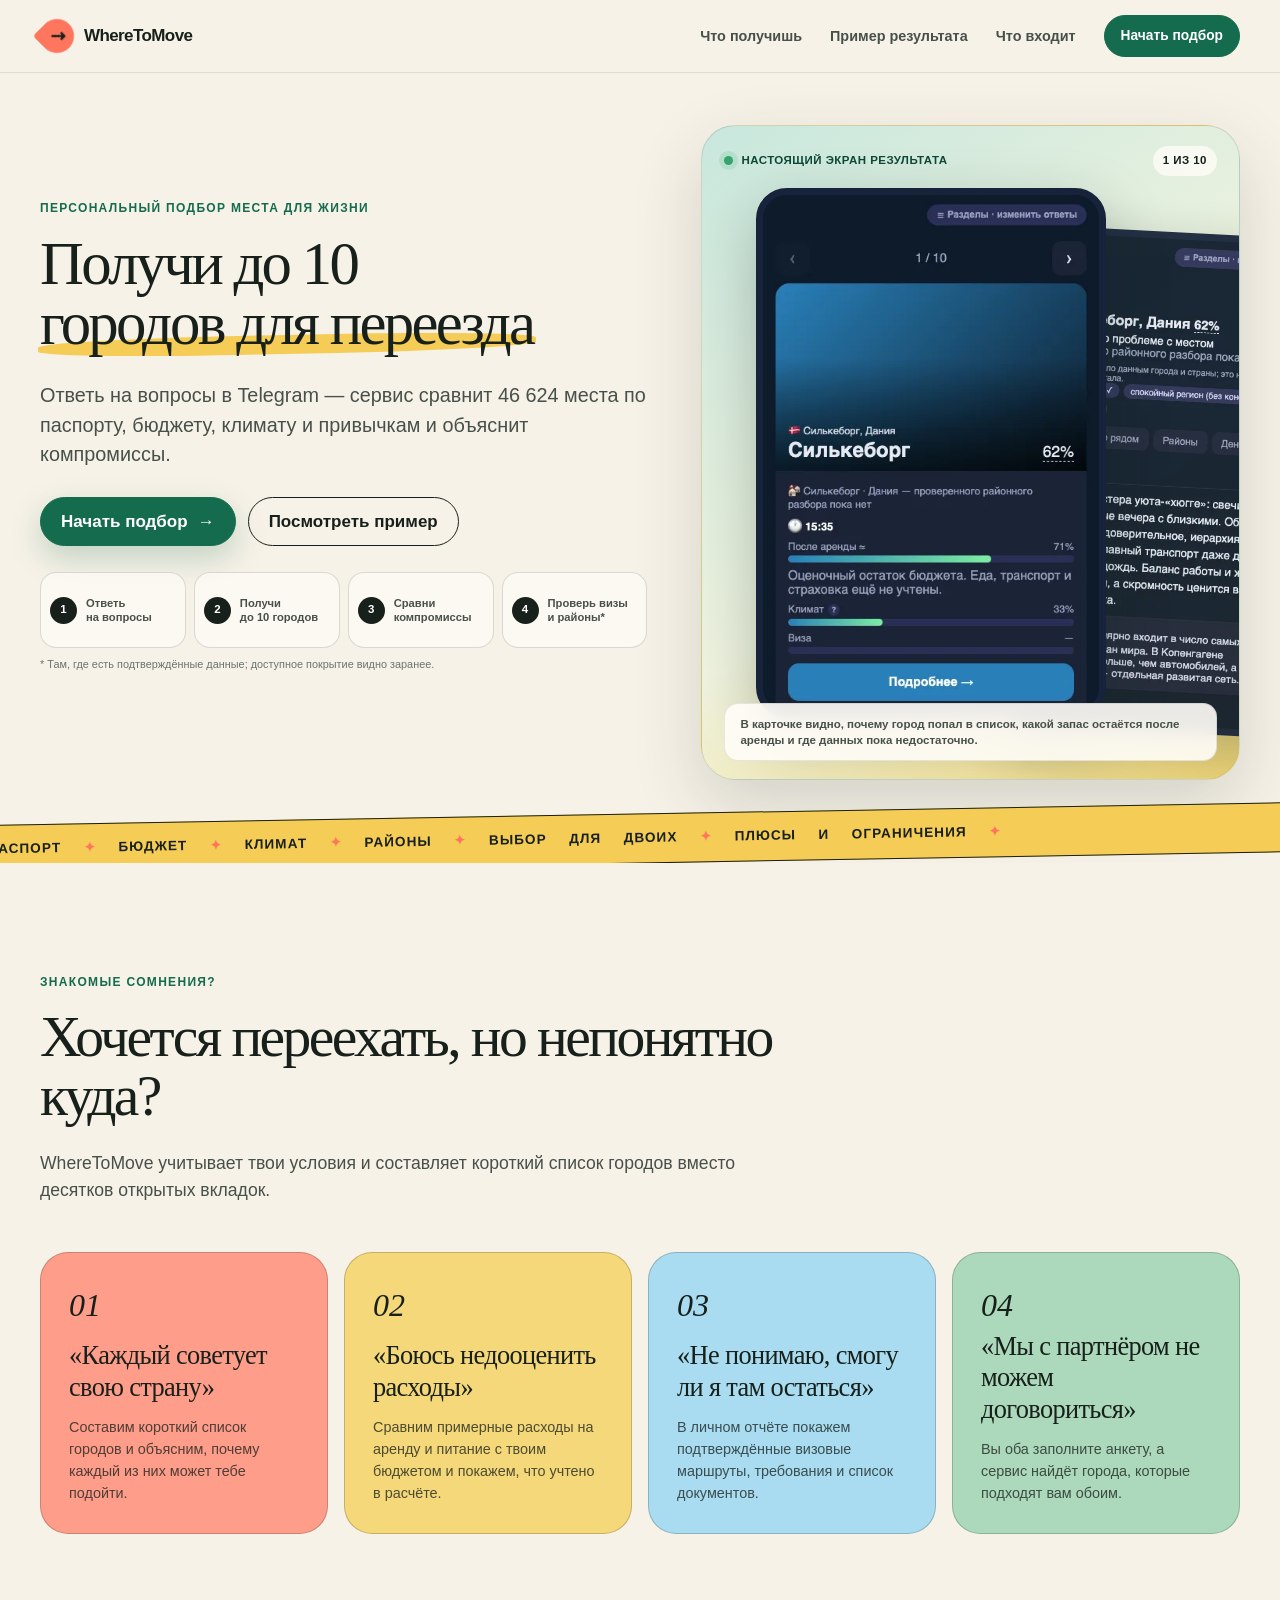
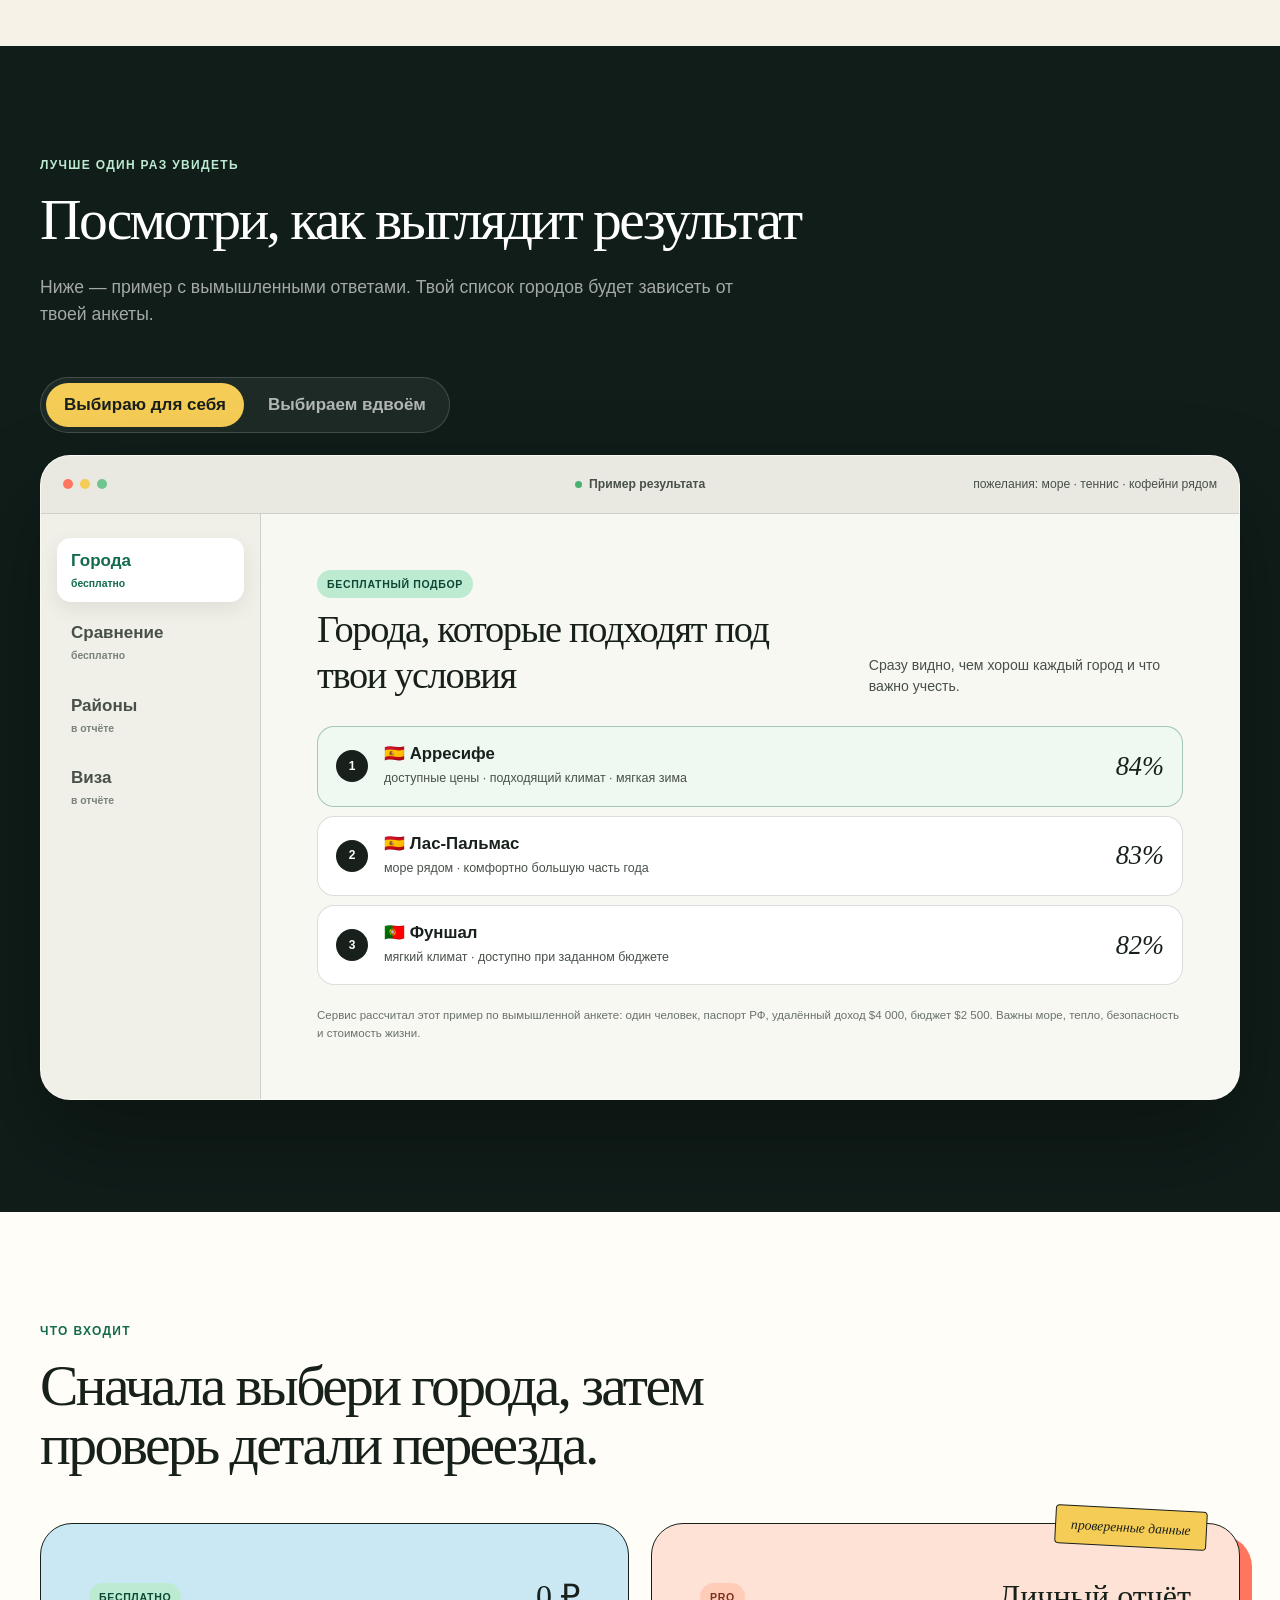
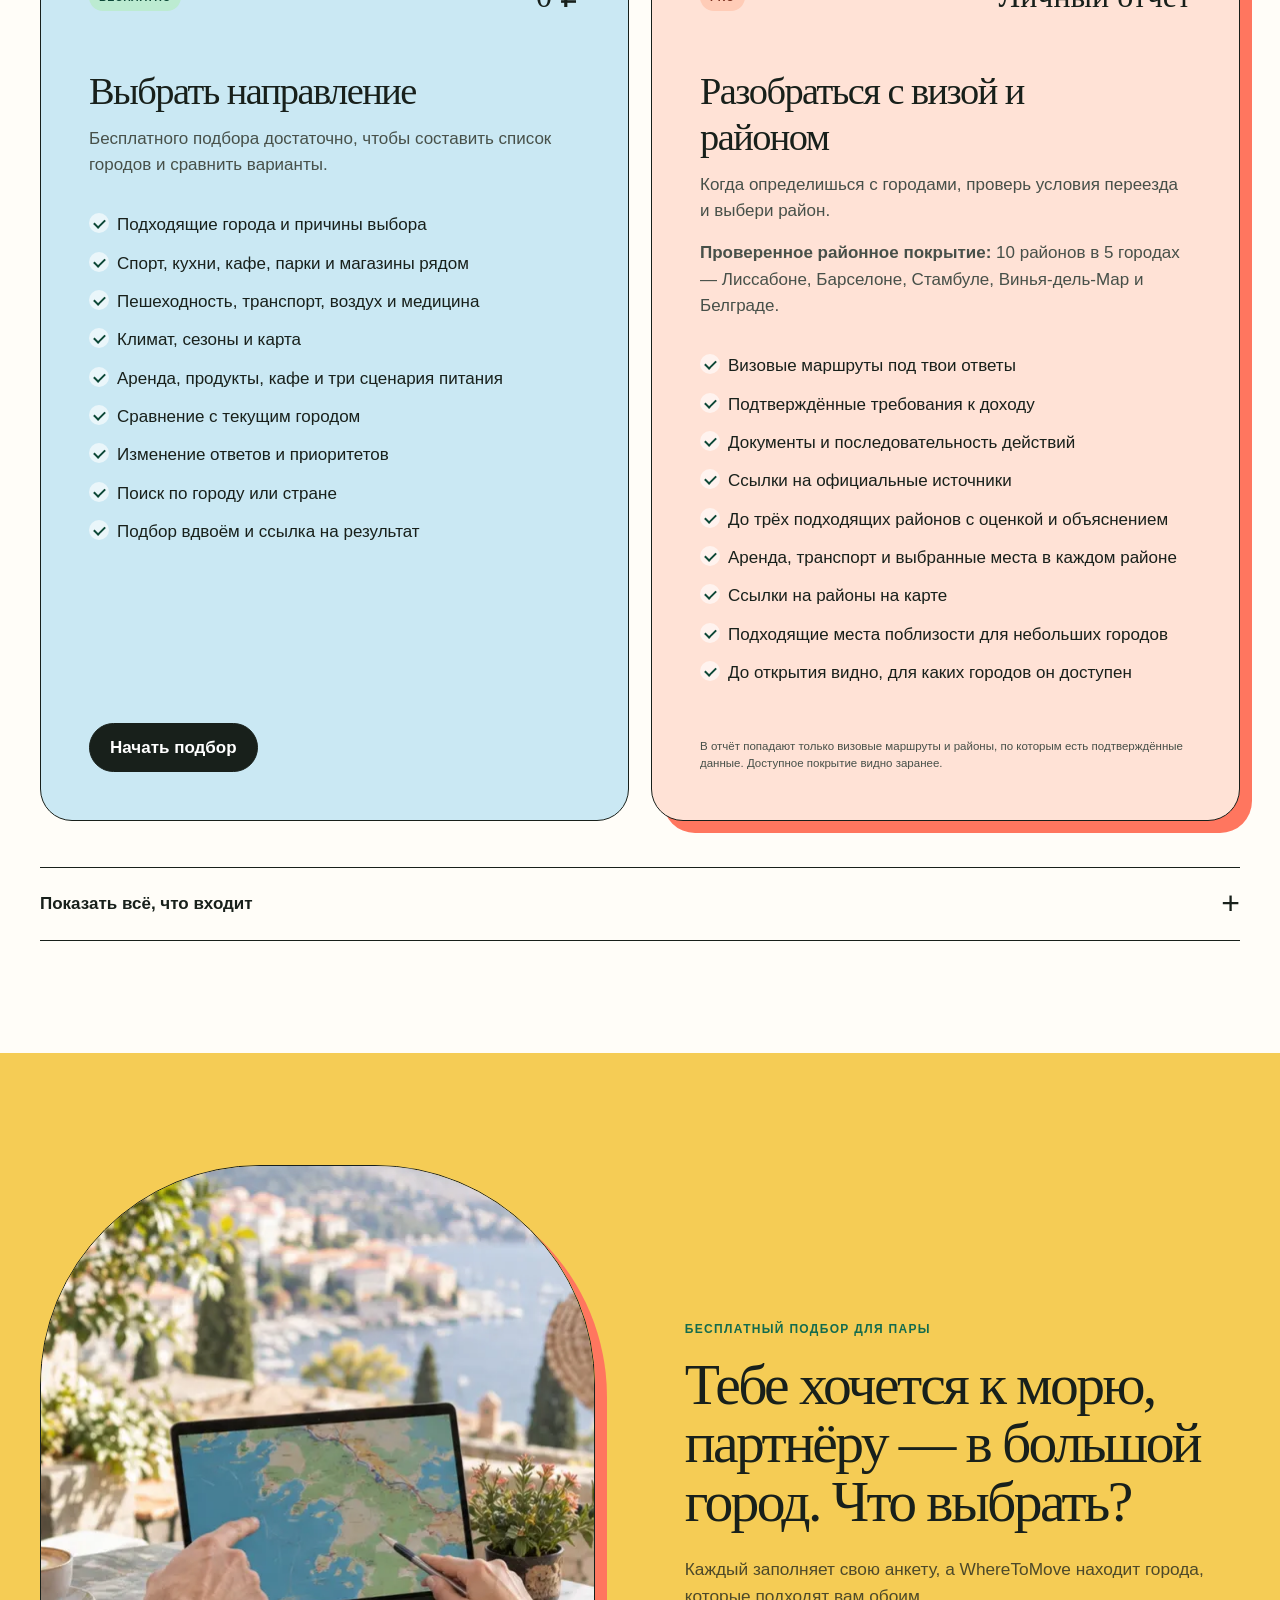
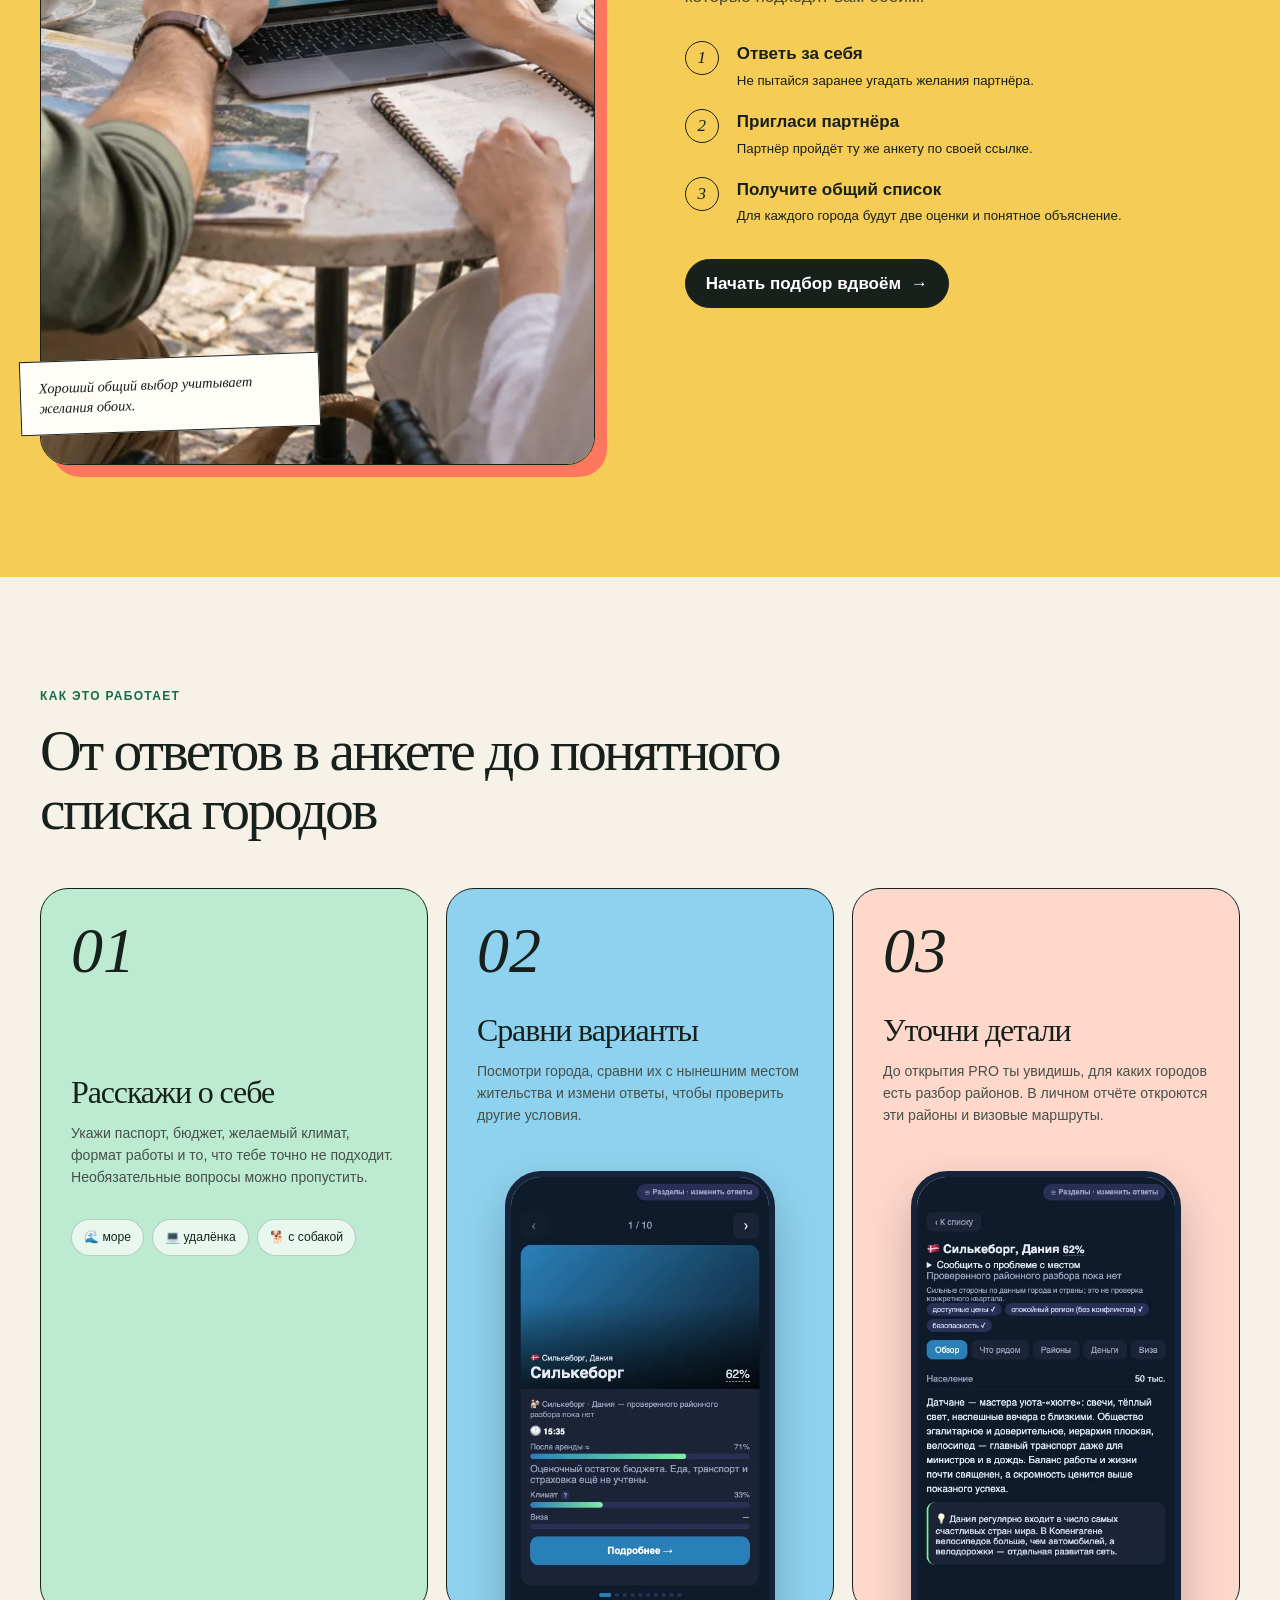
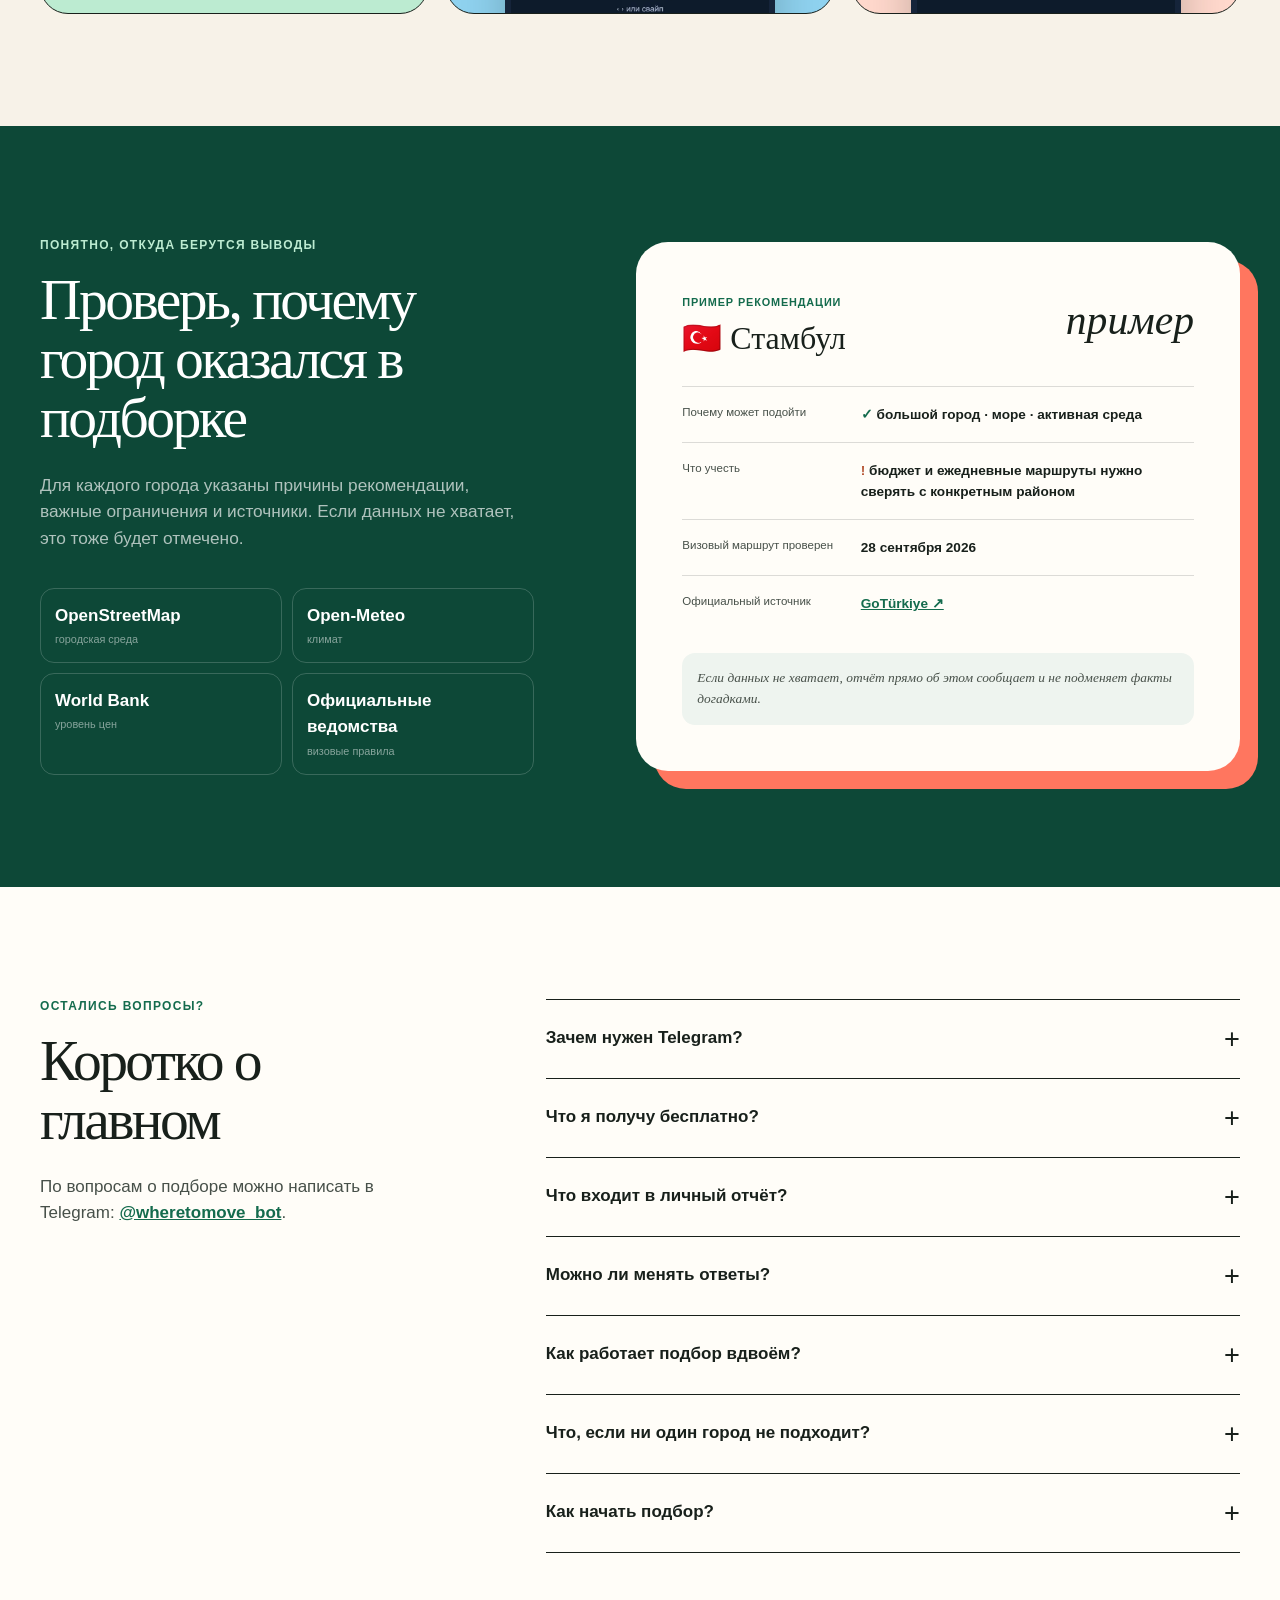
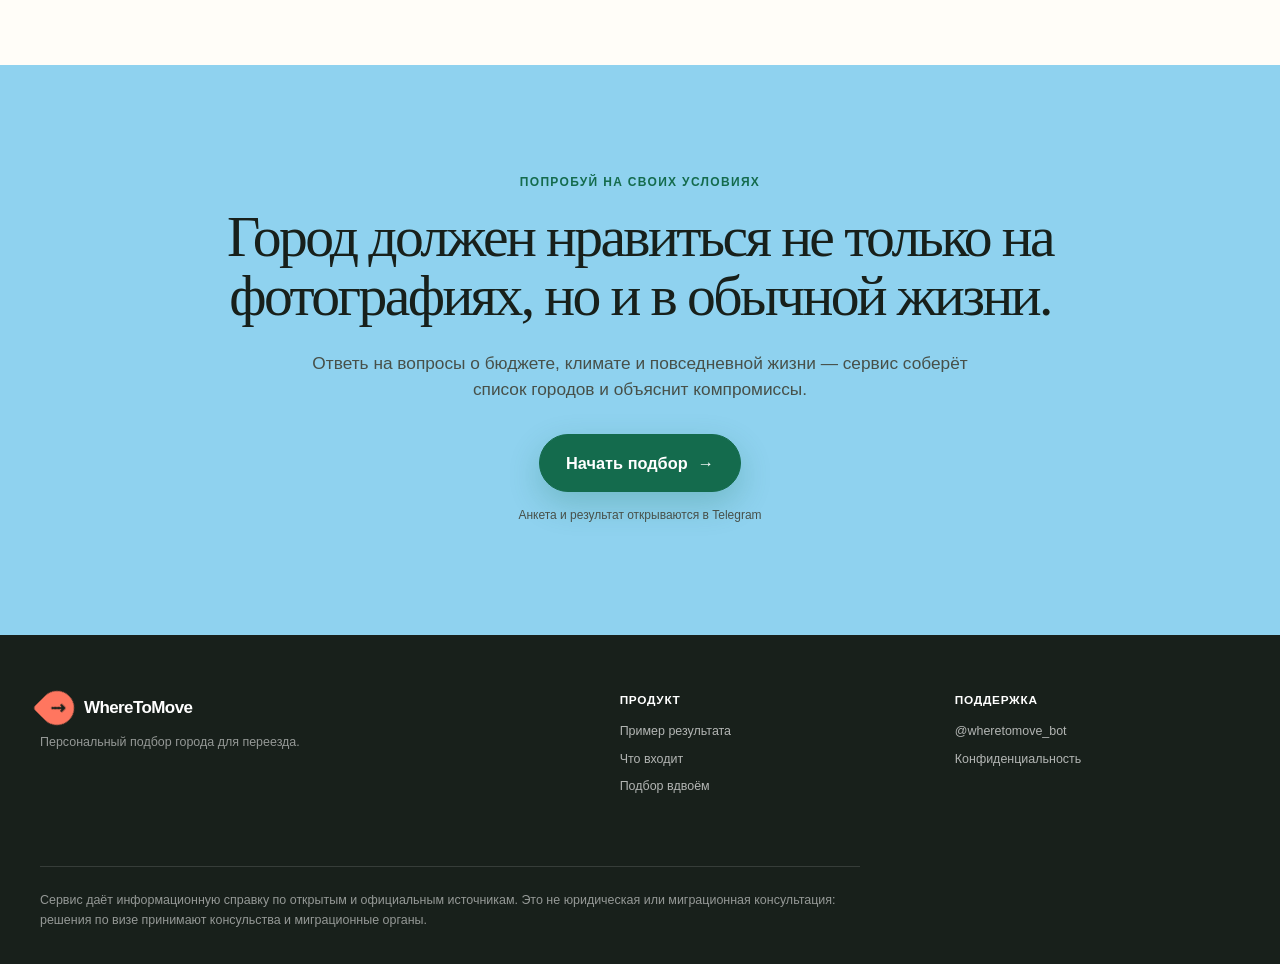
==== commit 6b74eb2a: "Present landing as a finished product" ====
--- a/index.html
+++ b/index.html
@@ -13,9 +13,9 @@
   <meta name="wtm-analytics-endpoint" content="https://65-109-167-205.sslip.io:8443/api/event">
   <link rel="icon" href="/assets/favicon.svg" type="image/svg+xml">
   <link rel="preload" href="/assets/product-cities.webp" as="image" type="image/webp">
-  <link rel="stylesheet" href="/styles.css?v=20260928-beta">
+  <link rel="stylesheet" href="/styles.css?v=20260928-product">
   <script>document.documentElement.classList.add('js')</script>
-  <script src="/site.js?v=20260928-beta" defer></script>
+  <script src="/site.js?v=20260928-product" defer></script>
 </head>
 <body>
   <a class="skip-link" href="#main">К содержанию</a>
@@ -29,9 +29,9 @@
       <nav class="desktop-nav" aria-label="Разделы страницы">
         <a href="#benefits">Что получишь</a>
         <a href="#demo">Пример результата</a>
-        <a href="#price">Закрытая бета</a>
+        <a href="#price">Что входит</a>
       </nav>
-      <a class="button button-small" data-cta="header" href="#price">Закрытая бета</a>
+      <a class="button button-small" data-cta="header" href="https://t.me/wheretomove_bot">Начать подбор</a>
     </div>
   </header>
 
@@ -39,7 +39,7 @@
     <section class="hero" id="top">
       <div class="shell hero-grid">
         <div class="hero-copy reveal">
-          <p class="eyebrow">Закрытая бесплатная бета · только по приглашению</p>
+          <p class="eyebrow">Персональный подбор места для жизни</p>
           <h1>Получи до 10 <span class="marker">городов для переезда</span></h1>
           <p class="hero-lead">Ответь на вопросы в Telegram — сервис сравнит 46&nbsp;624 места по паспорту, бюджету, климату и привычкам и объяснит компромиссы.</p>
           <div class="mobile-inline-proof">
@@ -47,7 +47,7 @@
             <p><b>Настоящий экран результата</b><span>Оценка города, бюджет, климат и ограничения в одной карточке.</span></p>
           </div>
           <div class="hero-actions">
-            <a class="button button-primary" data-cta="hero" href="#price">Как попасть в бету <span aria-hidden="true">→</span></a>
+            <a class="button button-primary" data-cta="hero" href="https://t.me/wheretomove_bot">Начать подбор <span aria-hidden="true">→</span></a>
             <a class="button button-ghost" href="#demo">Посмотреть пример</a>
           </div>
           <ol class="hero-steps" aria-label="Как получить результат">
@@ -281,8 +281,8 @@
     <section class="section plans" id="price">
       <div class="shell">
         <div class="section-heading reveal">
-          <p class="eyebrow">Закрытая бета</p>
-          <h2>Сейчас продукт доступен только участникам по одноразовому приглашению.</h2>
+          <p class="eyebrow">Что входит</p>
+          <h2>Сначала выбери города, затем проверь детали переезда.</h2>
         </div>
         <div class="plan-grid">
           <article class="plan-card free-plan reveal">
@@ -300,14 +300,14 @@
               <li>Поиск по городу или стране</li>
               <li>Подбор вдвоём и ссылка на результат</li>
             </ul>
-            <a class="button button-dark" data-cta="free_card" href="#beta-note">Доступ по приглашению</a>
+            <a class="button button-dark" data-cta="free_card" href="https://t.me/wheretomove_bot">Начать подбор</a>
           </article>
           <article class="plan-card paid-plan reveal">
-            <div class="sticker">для участников беты</div>
-            <div class="plan-top"><span class="panel-label paid">PRO</span><strong>0 ₽ · 45 дней</strong></div>
+            <div class="sticker">проверенные данные</div>
+            <div class="plan-top"><span class="panel-label paid">PRO</span><strong>Личный отчёт</strong></div>
             <h3>Разобраться с визой и районом</h3>
             <p>Когда определишься с городами, проверь условия переезда и выбери район.</p>
-            <p><b>Покрытие закрытой беты:</b> 10 проверенных районов в 5 городах — Лиссабоне, Барселоне, Стамбуле, Винья-дель-Мар и Белграде.</p>
+            <p><b>Проверенное районное покрытие:</b> 10 районов в 5 городах — Лиссабоне, Барселоне, Стамбуле, Винья-дель-Мар и Белграде.</p>
             <ul class="check-list">
               <li>Визовые маршруты под твои ответы</li>
               <li>Подтверждённые требования к доходу</li>
@@ -319,8 +319,7 @@
               <li>Подходящие места поблизости для небольших городов</li>
               <li>До открытия видно, для каких городов он доступен</li>
             </ul>
-            <p id="beta-note"><b>Приглашения выдаются лично.</b> Публичная регистрация и продажа пока закрыты.</p>
-            <p class="payment-note">Beta-grant не считается покупкой. Мы собираем обратную связь и исправляем найденные ошибки до рекламы.</p>
+            <p class="payment-note">В отчёт попадают только визовые маршруты и районы, по которым есть подтверждённые данные. Доступное покрытие видно заранее.</p>
           </article>
         </div>
 
@@ -363,7 +362,7 @@
             <li><span>2</span><div><b>Пригласи партнёра</b><p>Партнёр пройдёт ту же анкету по своей ссылке.</p></div></li>
             <li><span>3</span><div><b>Получите общий список</b><p>Для каждого города будут две оценки и понятное объяснение.</p></div></li>
           </ol>
-          <a class="button button-dark" data-cta="pair" href="#price">Для пары нужны два приглашения <span aria-hidden="true">→</span></a>
+          <a class="button button-dark" data-cta="pair" href="https://t.me/wheretomove_bot">Начать подбор вдвоём <span aria-hidden="true">→</span></a>
         </div>
       </div>
     </section>
@@ -422,7 +421,7 @@
         <div class="faq-title reveal">
           <p class="eyebrow">Остались вопросы?</p>
           <h2>Коротко о главном</h2>
-          <p>По вопросам закрытой беты можно написать в Telegram: <a href="https://t.me/wheretomove_bot">@wheretomove_bot</a>.</p>
+          <p>По вопросам о подборе можно написать в Telegram: <a href="https://t.me/wheretomove_bot">@wheretomove_bot</a>.</p>
         </div>
         <div class="faq-list reveal">
           <details><summary>Зачем нужен Telegram?<span aria-hidden="true">+</span></summary><p>Там открывается анкета, сохраняются ответы и приходит результат. Возвращаться к своему подбору можно с того же Telegram-аккаунта.</p></details>
@@ -431,18 +430,18 @@
           <details><summary>Можно ли менять ответы?<span aria-hidden="true">+</span></summary><p>Да. Можно изменить бюджет, климат и другие пожелания, а затем посмотреть, как изменится список городов.</p></details>
           <details><summary>Как работает подбор вдвоём?<span aria-hidden="true">+</span></summary><p>Один человек создаёт приглашение, а партнёр заполняет свою анкету. В общем списке видно, насколько каждый город подходит обоим.</p></details>
           <details><summary>Что, если ни один город не подходит?<span aria-hidden="true">+</span></summary><p>Сервис покажет, какое условие исключило все варианты, и предложит изменить именно его. Без твоего решения ответы не меняются.</p></details>
-          <details><summary>Как получить доступ?<span aria-hidden="true">+</span></summary><p>Сейчас идёт закрытая бесплатная бета. Каждый участник получает одноразовое приглашение и PRO на 45 дней. Публичная продажа откроется только после тестирования.</p></details>
+          <details><summary>Как начать подбор?<span aria-hidden="true">+</span></summary><p>Открой Telegram-бот, ответь на вопросы и дождись результата. Анкету можно закрыть и продолжить позже с того же аккаунта.</p></details>
         </div>
       </div>
     </section>
 
     <section class="final-cta">
       <div class="shell final-cta-inner reveal">
-        <p class="eyebrow">Закрытая бета</p>
+        <p class="eyebrow">Попробуй на своих условиях</p>
         <h2>Город должен нравиться не только на фотографиях, но и в обычной жизни.</h2>
-        <p>Участники получают подбор городов и PRO бесплатно на 45 дней, а затем оставляют отзыв по городам, визам и районам.</p>
-        <a class="button button-primary button-large" data-cta="final" href="#price">Условия закрытой беты <span aria-hidden="true">→</span></a>
-        <span class="final-meta">Telegram · по приглашению · PRO на 45 дней</span>
+        <p>Ответь на вопросы о бюджете, климате и повседневной жизни — сервис соберёт список городов и объяснит компромиссы.</p>
+        <a class="button button-primary button-large" data-cta="final" href="https://t.me/wheretomove_bot">Начать подбор <span aria-hidden="true">→</span></a>
+        <span class="final-meta">Анкета и результат открываются в Telegram</span>
       </div>
     </section>
   </main>
@@ -456,7 +455,7 @@
     </div>
   </footer>
 
-  <a class="mobile-cta" data-cta="sticky" href="#price">Закрытая бета <span aria-hidden="true">→</span></a>
+  <a class="mobile-cta" data-cta="sticky" href="https://t.me/wheretomove_bot">Начать подбор <span aria-hidden="true">→</span></a>
 
   <aside class="consent" hidden aria-label="Настройки аналитики">
     <p>Мы используем аналитику, чтобы улучшать работу сайта.</p>
--- a/styles.css
+++ b/styles.css
@@ -453,8 +453,8 @@
 .consent button { min-height: 40px; border: 1px solid rgba(255, 255, 255, .55); border-radius: 999px; padding: 7px 12px; background: white; color: var(--ink); cursor: pointer; font-size: .72rem; font-weight: 750; }
 .consent button:last-child { background: transparent; color: white; }
 
-.js .reveal { opacity: 0; transform: translateY(24px); transition: opacity .7s ease, transform .7s cubic-bezier(.2, .8, .2, 1); }
-.js .reveal.is-visible { opacity: 1; transform: translateY(0); }
+.js.reveal-ready .reveal { opacity: 0; transform: translateY(24px); transition: opacity .7s ease, transform .7s cubic-bezier(.2, .8, .2, 1); }
+.js.reveal-ready .reveal.is-visible { opacity: 1; transform: translateY(0); }
 
 @media (max-width: 1020px) {
   .hero-grid { grid-template-columns: 1fr; gap: 0; }
@@ -608,5 +608,5 @@
 @media (prefers-reduced-motion: reduce) {
   html { scroll-behavior: auto; }
   *, *::before, *::after { scroll-behavior: auto !important; animation-duration: .01ms !important; animation-iteration-count: 1 !important; transition-duration: .01ms !important; }
-  .js .reveal { opacity: 1; transform: none; }
-}
+  .js.reveal-ready .reveal { opacity: 1; transform: none; }
+}
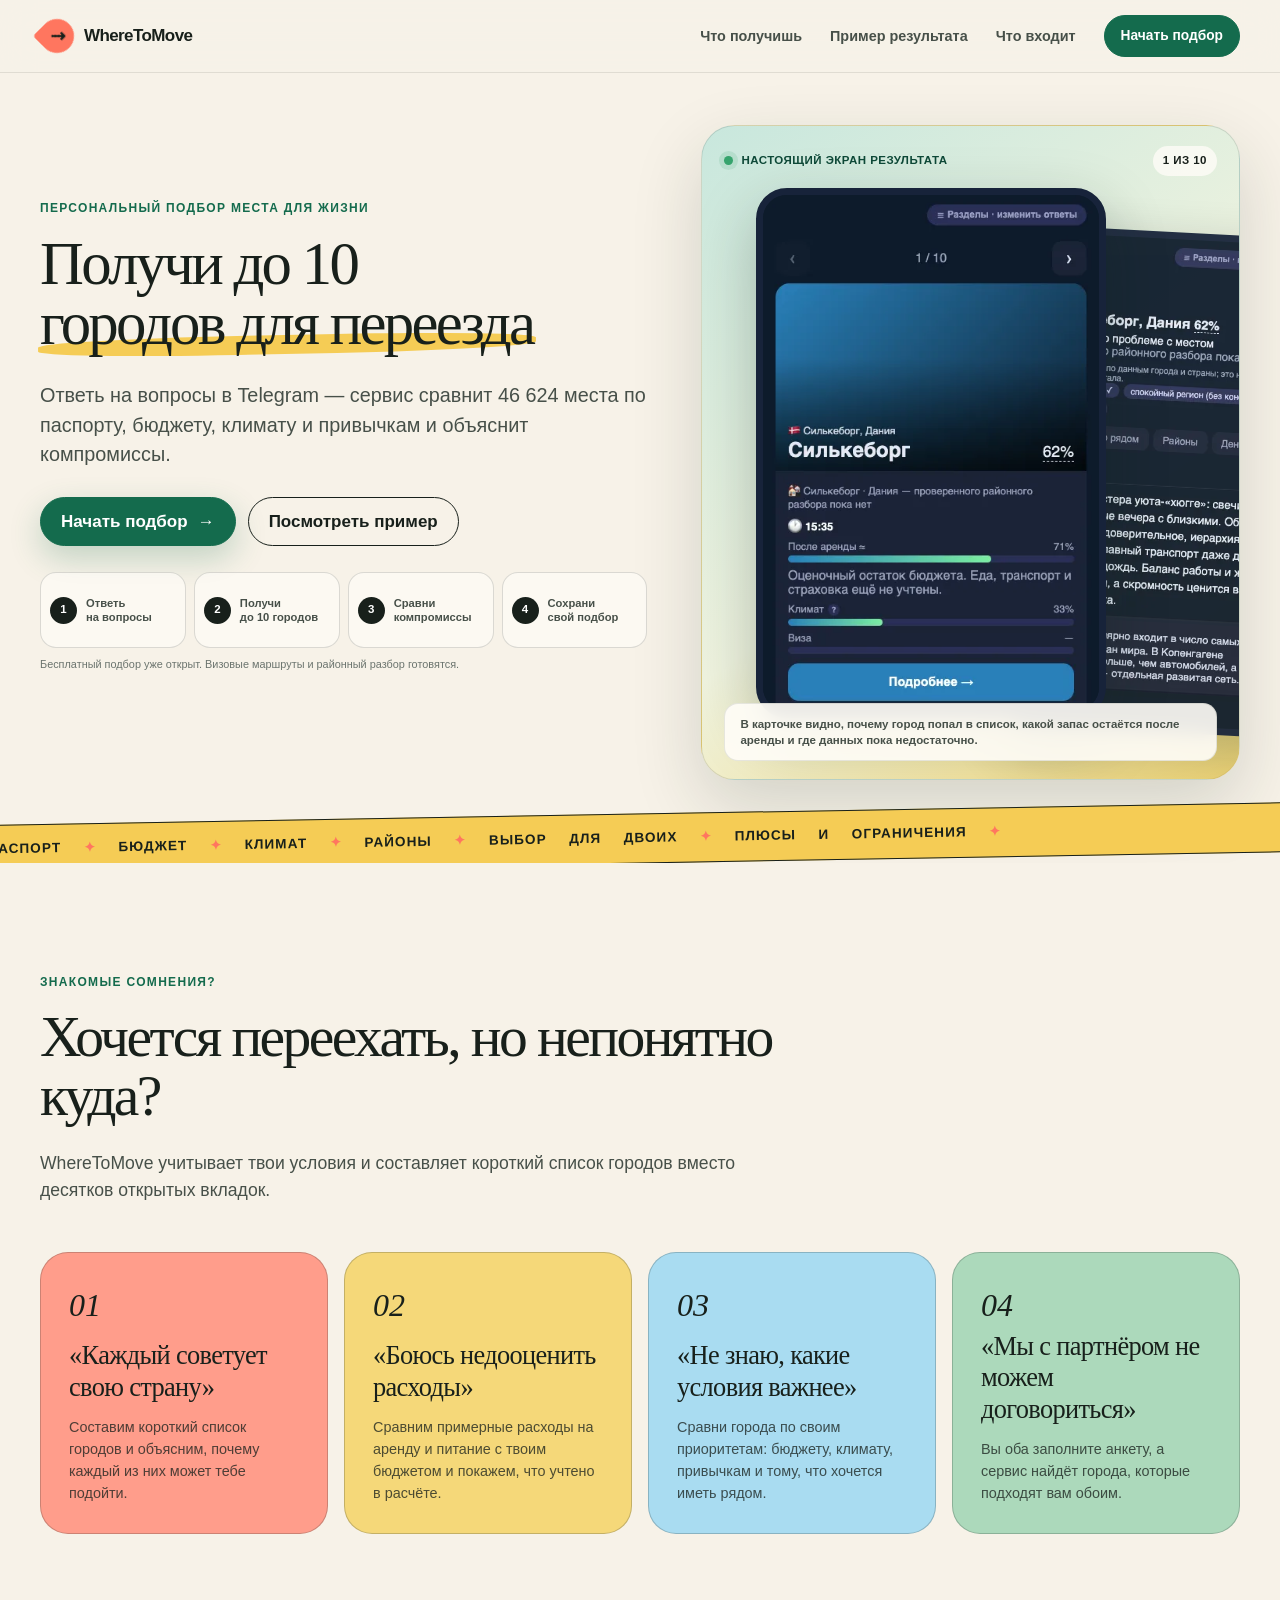
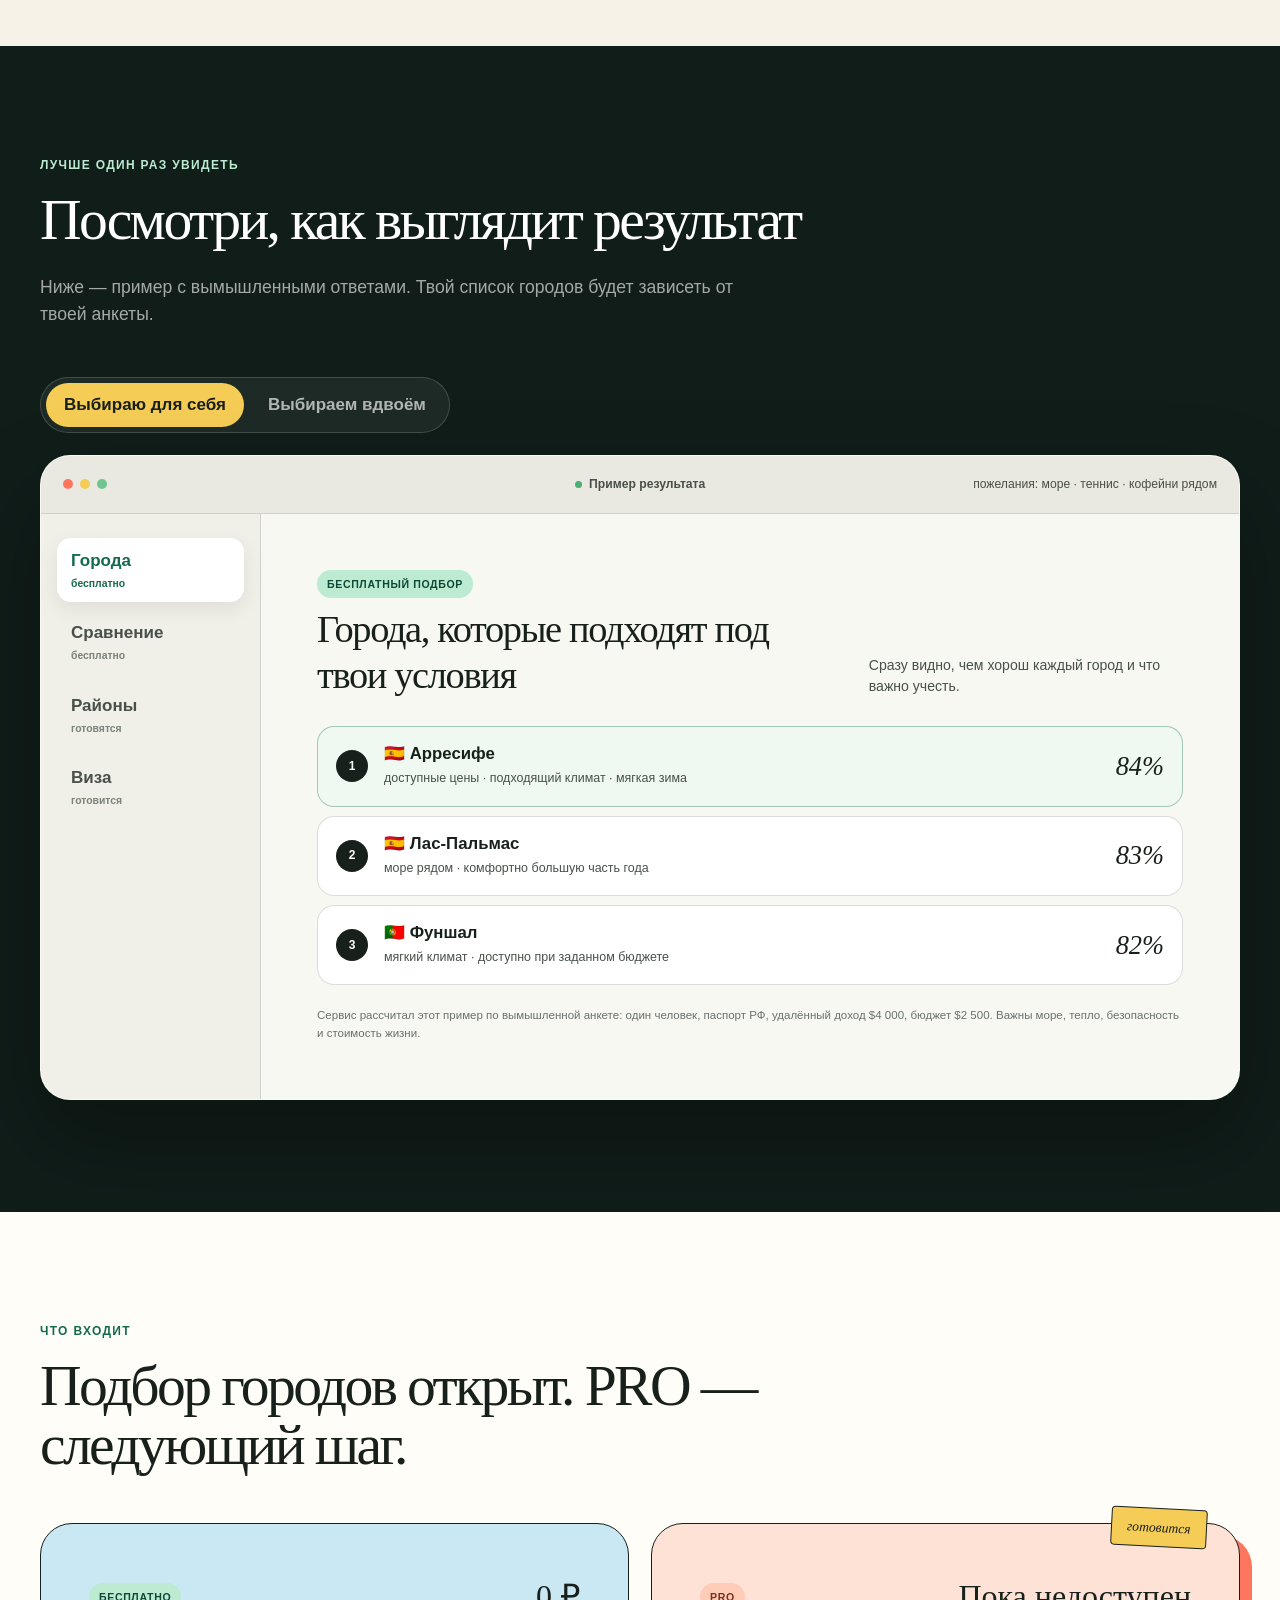
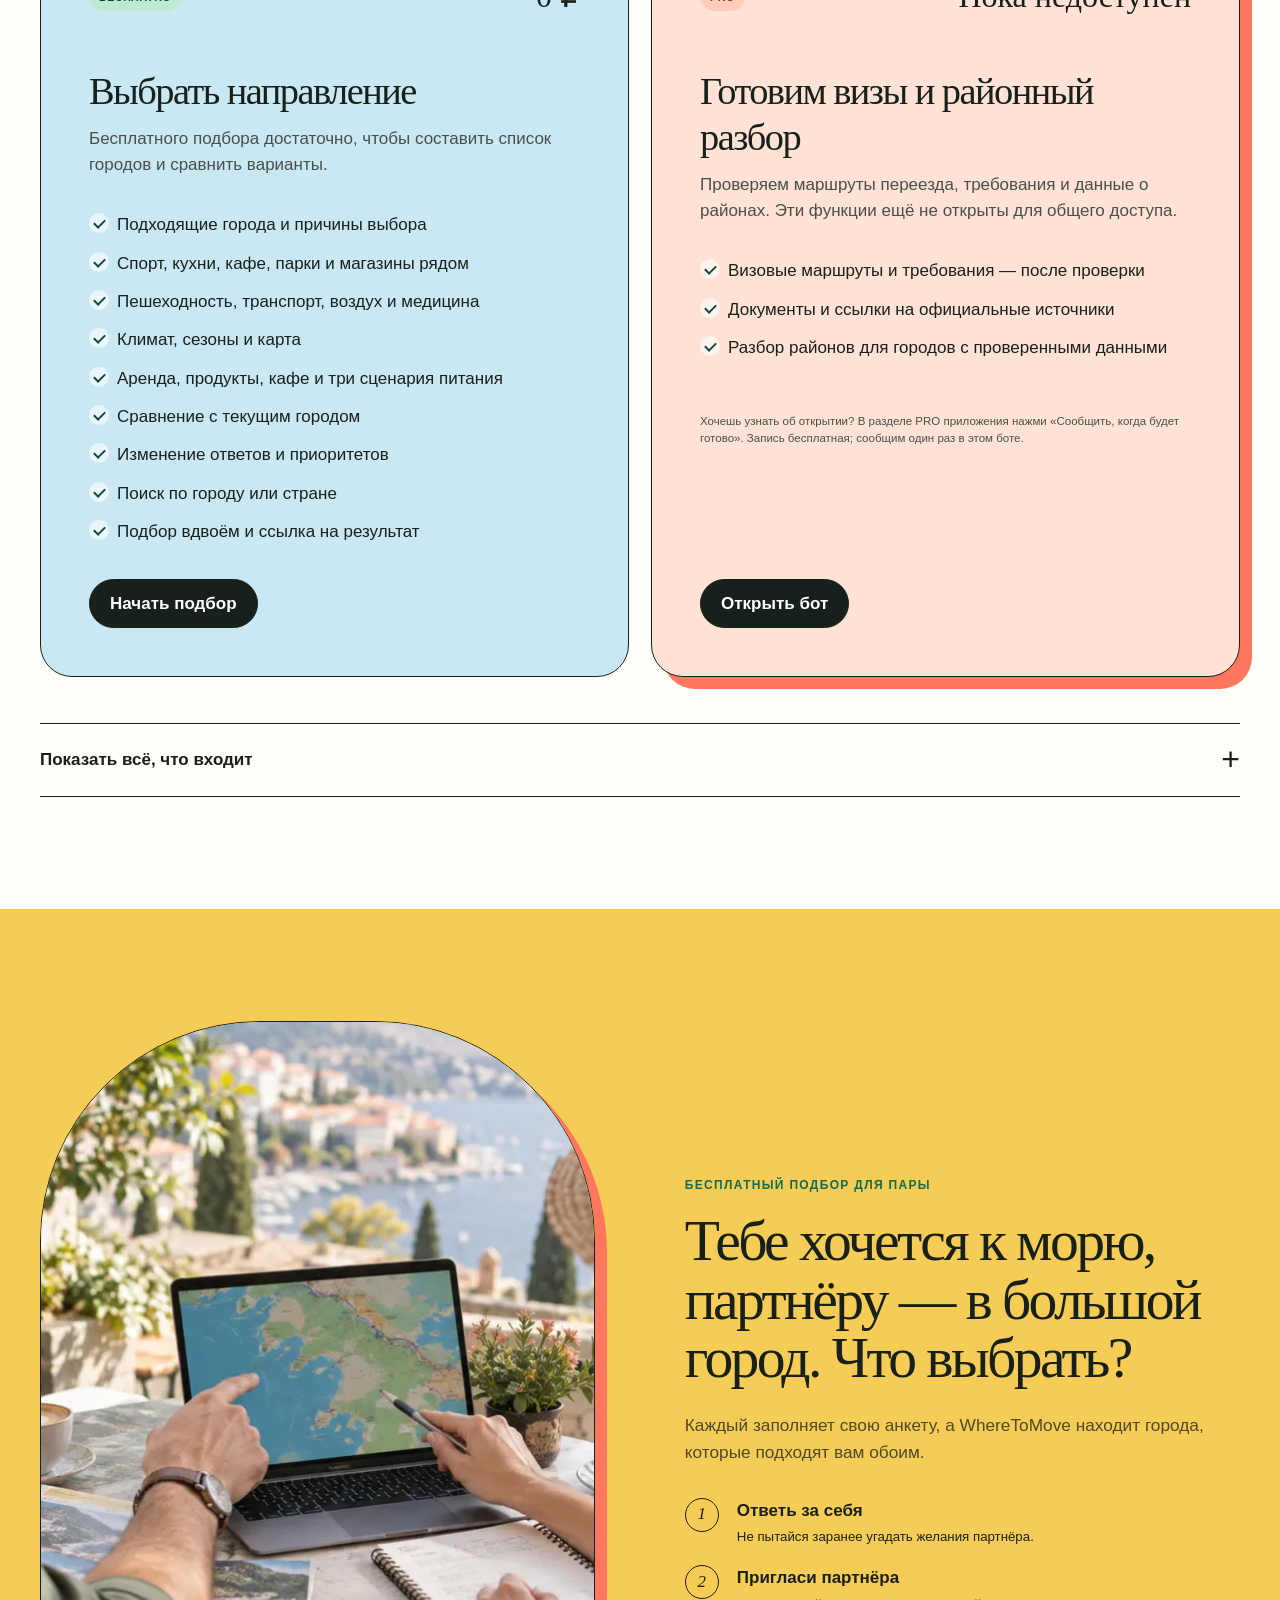
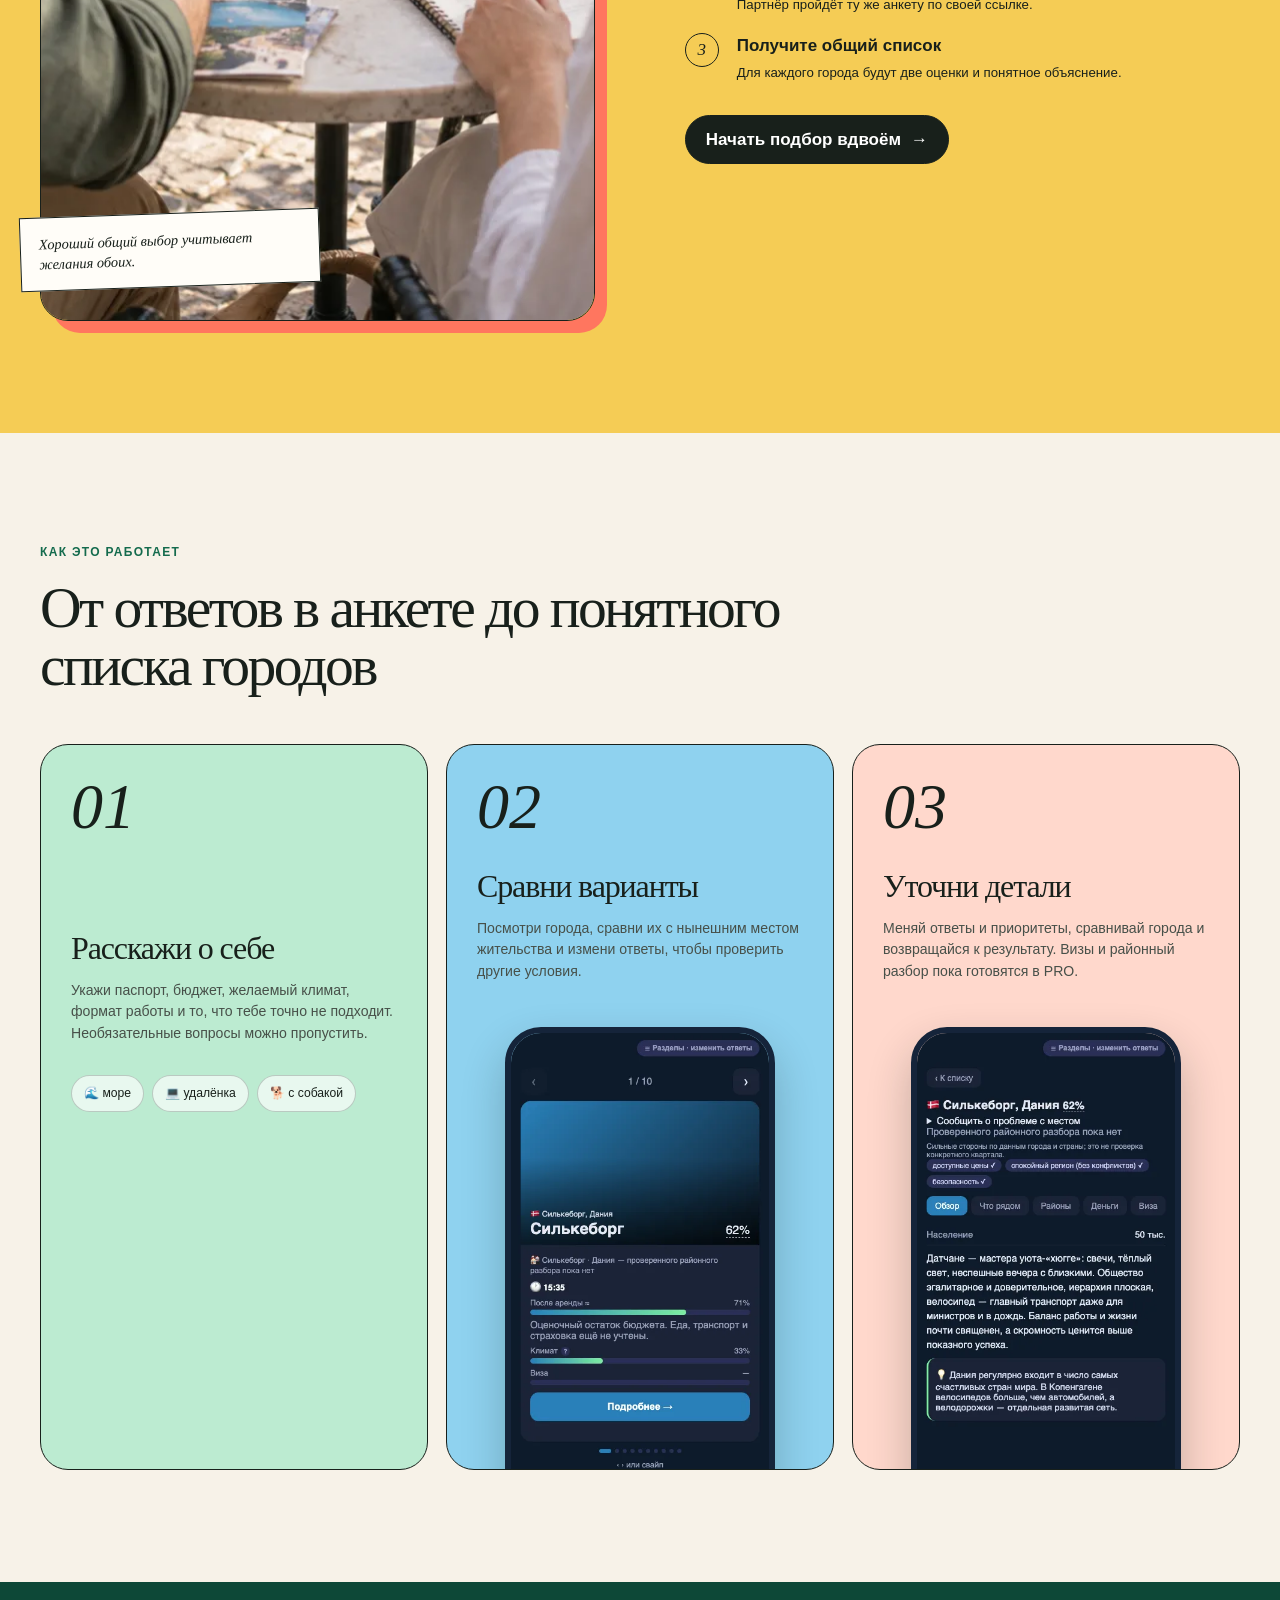
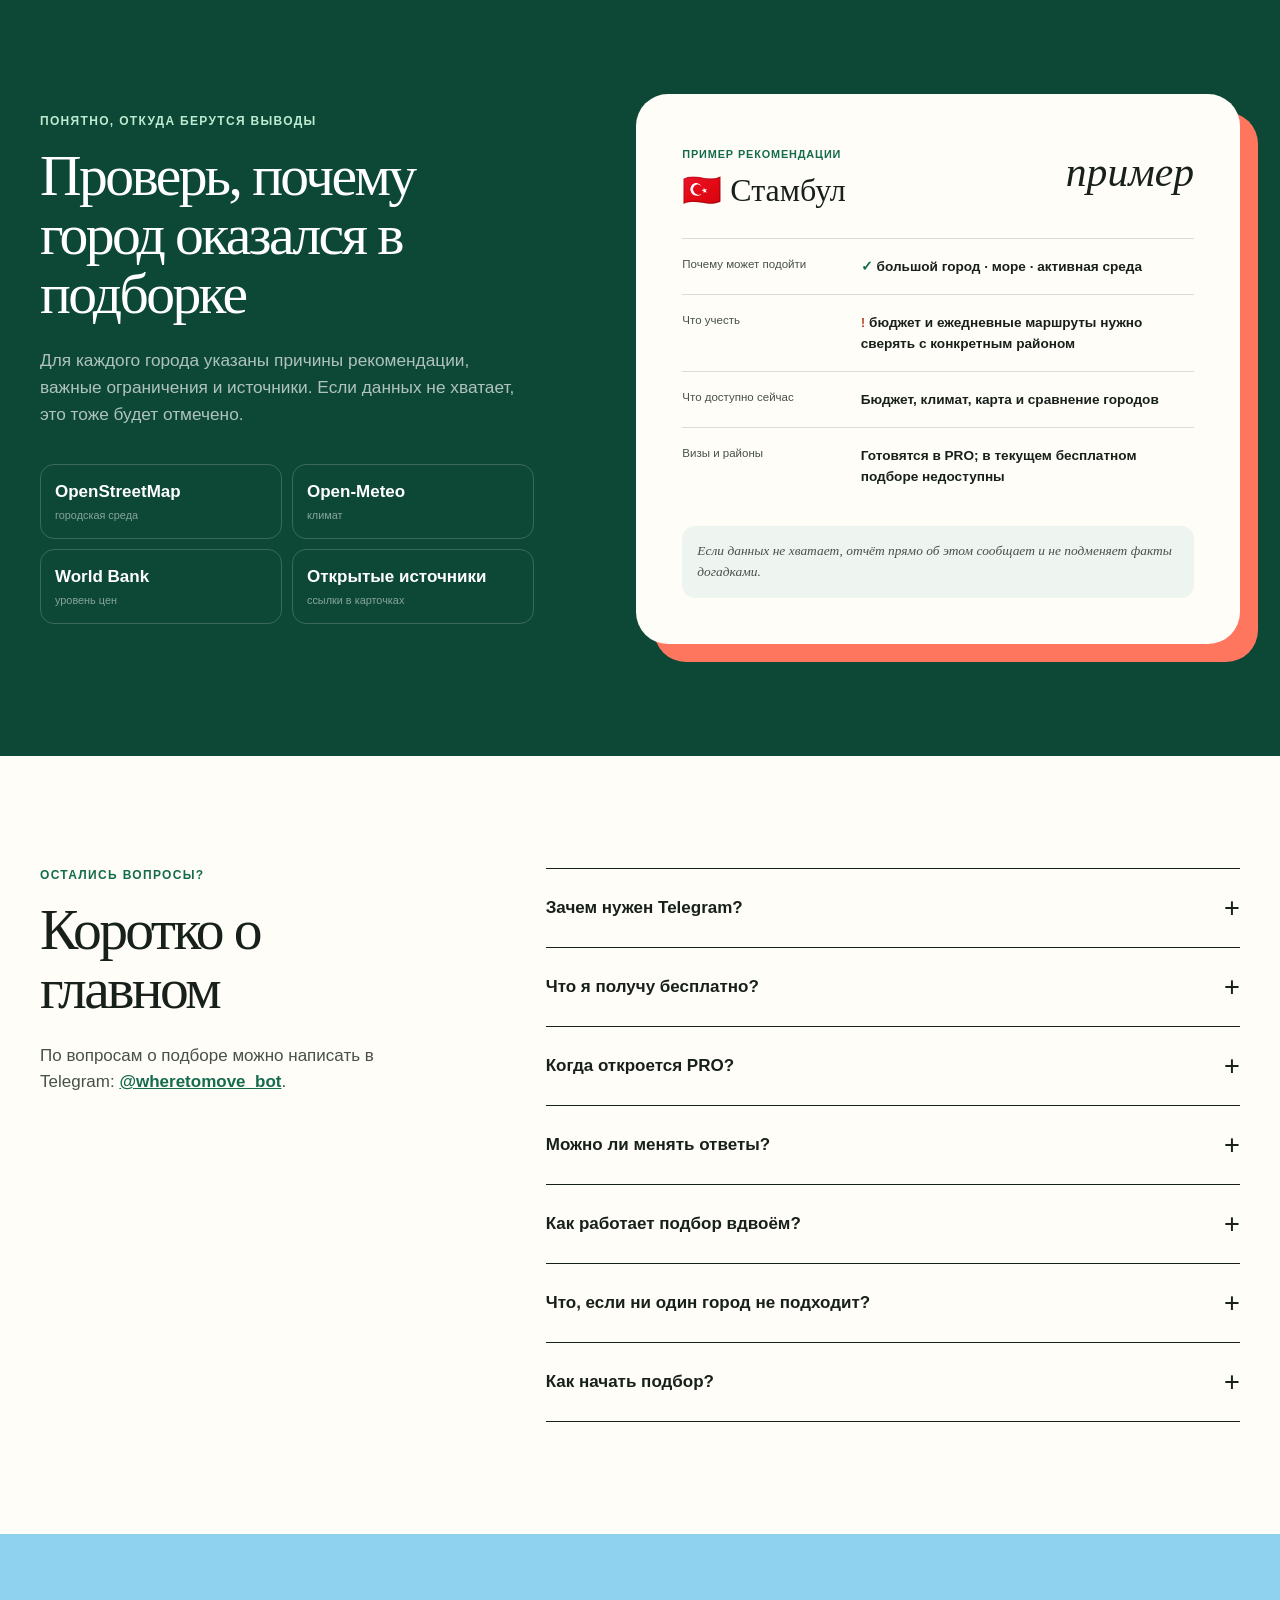
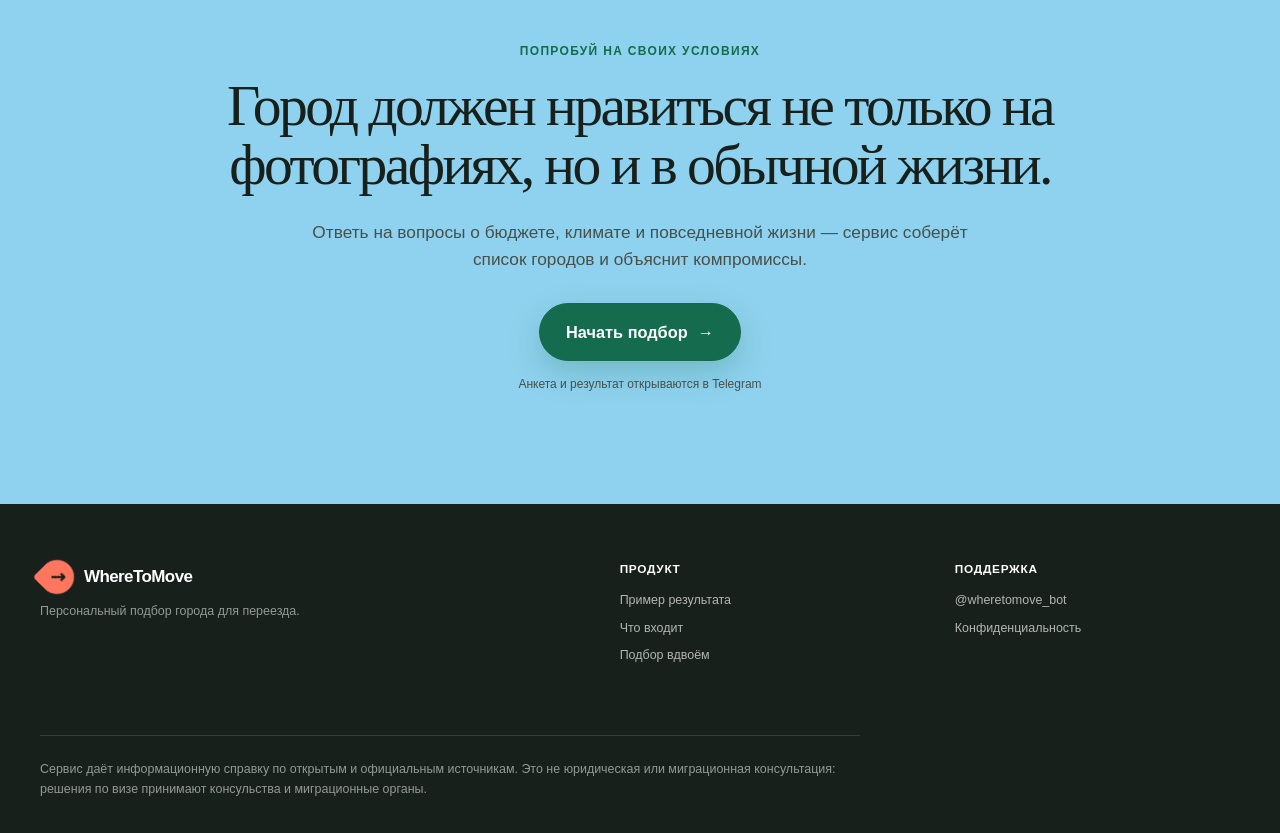
==== commit 2c4e6601: "Describe free city launch and upcoming PRO access" ====
--- a/index.html
+++ b/index.html
@@ -3,14 +3,14 @@
 <head>
   <meta charset="utf-8">
   <meta name="viewport" content="width=device-width, initial-scale=1">
-  <title>WhereToMove — подбор города и личный отчёт о переезде</title>
-  <meta name="description" content="Подбор городов для переезда с учётом паспорта, бюджета и привычек. Бесплатно — список городов и сравнение. В личном отчёте — визовые маршруты и районы, по которым есть проверенные данные.">
+  <title>WhereToMove — бесплатный подбор городов для переезда</title>
+  <meta name="description" content="Бесплатный подбор городов по бюджету, климату и привычкам. Сравнивай варианты и проходи подбор вдвоём. Визовый раздел и PRO пока готовятся.">
   <meta name="theme-color" content="#f7f2e8">
   <meta property="og:title" content="WhereToMove — найди город для переезда под свою жизнь">
-  <meta property="og:description" content="Подходящие города, их плюсы и ограничения, визовые маршруты и проверенные данные по районам.">
+  <meta property="og:description" content="Подходящие города, бюджет, климат, карта и сравнение — бесплатно. Визовый раздел и PRO пока готовятся.">
   <meta property="og:type" content="website">
   <meta property="og:image" content="https://wheretomovebot.com/assets/city-life.webp">
-  <meta name="wtm-analytics-endpoint" content="https://65-109-167-205.sslip.io:8443/api/event">
+  <meta name="wtm-analytics-endpoint" content="https://app.wheretomovebot.com:8443/api/event">
   <link rel="icon" href="/assets/favicon.svg" type="image/svg+xml">
   <link rel="preload" href="/assets/product-cities.webp" as="image" type="image/webp">
   <link rel="stylesheet" href="/styles.css?v=20260928-product">
@@ -54,9 +54,9 @@
             <li><b>1</b><span>Ответь<br>на вопросы</span></li>
             <li><b>2</b><span>Получи<br>до 10 городов</span></li>
             <li><b>3</b><span>Сравни<br>компромиссы</span></li>
-            <li><b>4</b><span>Проверь визы<br>и районы*</span></li>
+            <li><b>4</b><span>Сохрани<br>свой подбор</span></li>
           </ol>
-          <p class="hero-scope">* Там, где есть подтверждённые данные; доступное покрытие видно заранее.</p>
+          <p class="hero-scope">Бесплатный подбор уже открыт. Визовые маршруты и районный разбор готовятся.</p>
         </div>
 
         <figure class="hero-visual reveal">
@@ -98,8 +98,8 @@
           </article>
           <article class="pain-card blue reveal">
             <span class="pain-number">03</span>
-            <h3>«Не понимаю, смогу ли я там остаться»</h3>
-            <p>В личном отчёте покажем подтверждённые визовые маршруты, требования и список документов.</p>
+            <h3>«Не знаю, какие условия важнее»</h3>
+            <p>Сравни города по своим приоритетам: бюджету, климату, привычкам и тому, что хочется иметь рядом.</p>
           </article>
           <article class="pain-card green reveal">
             <span class="pain-number">04</span>
@@ -133,8 +133,8 @@
             <div class="demo-tabs" role="tablist" aria-label="Разделы примера отчёта">
               <button id="tab-cities" class="is-active" type="button" role="tab" aria-selected="true" aria-controls="demo-panel" data-tab="cities">Города <small>бесплатно</small></button>
               <button id="tab-compare" type="button" role="tab" aria-selected="false" aria-controls="demo-panel" tabindex="-1" data-tab="compare">Сравнение <small>бесплатно</small></button>
-              <button id="tab-districts" type="button" role="tab" aria-selected="false" aria-controls="demo-panel" tabindex="-1" data-tab="districts">Районы <small>в отчёте</small></button>
-              <button id="tab-visa" type="button" role="tab" aria-selected="false" aria-controls="demo-panel" tabindex="-1" data-tab="visa">Виза <small>в отчёте</small></button>
+              <button id="tab-districts" type="button" role="tab" aria-selected="false" aria-controls="demo-panel" tabindex="-1" data-tab="districts">Районы <small>готовятся</small></button>
+              <button id="tab-visa" type="button" role="tab" aria-selected="false" aria-controls="demo-panel" tabindex="-1" data-tab="visa">Виза <small>готовится</small></button>
             </div>
 
             <div class="demo-panel" id="demo-panel" role="tabpanel" aria-live="polite" aria-labelledby="tab-cities">
@@ -161,84 +161,13 @@
               </div>
 
               <div data-panel="solo:districts" hidden>
-                <div class="panel-intro district-intro"><div><span class="panel-label paid">Фрагмент личного отчёта</span><h3>Как отличаются районы Лиссабона</h3></div><p>По каждому району видны аренда, транспорт и места из твоей анкеты. Названия и принадлежность районов проверены; числовые оценки остаются ориентировочными.</p></div>
-                <div class="district-report-grid">
-                  <article class="district-report-card district-blue">
-                    <div class="district-card-head"><div><span>01 · Лиссабон</span><h4>Alfama</h4></div><strong>пример</strong></div>
-                    <div class="district-tags"><span>историческая застройка</span><span>крутые подъёмы</span></div>
-                    <div class="district-rent"><span>Аренда квартиры с одной спальней</span><strong>оценка в личном отчёте</strong><small>не предложение конкретного жилья</small></div>
-                    <div class="district-metrics" aria-label="Пример оценок района Alfama">
-                      <div><span>Пешеходность</span><b>75%</b><i><em style="width:75%"></em></i></div>
-                      <div><span>Транспорт</span><b>85%</b><i><em style="width:85%"></em></i></div>
-                      <div><span>Кафе и рестораны</span><b>64%</b><i><em style="width:64%"></em></i></div>
-                    </div>
-                    <div class="district-nearby"><b>Из выбранного ищем рядом</b><div><span>⚽ футбол</span><span>🎾 теннис</span><span>🍕 пицца</span><span>☕ кофейни</span></div></div>
-                    <div class="district-counts"><span>🌳 парки</span><span>🛒 магазины и рынки</span></div>
-                    <a href="https://www.openstreetmap.org/?mlat=38.711816&amp;mlon=-9.131703#map=15/38.711816/-9.131703" rel="noopener noreferrer" target="_blank">Посмотреть на карте ↗</a>
-                  </article>
-                  <article class="district-report-card district-yellow">
-                    <div class="district-card-head"><div><span>02 · Лиссабон</span><h4>Telheiras Sul</h4></div><strong>пример</strong></div>
-                    <div class="district-tags"><span>жилой квартал</span><span>современная застройка</span></div>
-                    <div class="district-rent"><span>Аренда квартиры с одной спальней</span><strong>оценка в личном отчёте</strong><small>не предложение конкретного жилья</small></div>
-                    <div class="district-metrics" aria-label="Пример оценок района Telheiras Sul">
-                      <div><span>Пешеходность</span><b>73%</b><i><em style="width:73%"></em></i></div>
-                      <div><span>Транспорт</span><b>85%</b><i><em style="width:85%"></em></i></div>
-                      <div><span>Кафе и рестораны</span><b>61%</b><i><em style="width:61%"></em></i></div>
-                    </div>
-                    <div class="district-nearby"><b>Из выбранного ищем рядом</b><div><span>⚽ футбол</span><span>🎾 теннис</span><span>🍕 пицца</span><span>☕ кофейни</span></div></div>
-                    <div class="district-counts"><span>🌳 парки</span><span>🛒 магазины и рынки</span></div>
-                    <a href="https://www.openstreetmap.org/?mlat=38.760841&amp;mlon=-9.167275#map=15/38.760841/-9.167275" rel="noopener noreferrer" target="_blank">Посмотреть на карте ↗</a>
-                  </article>
-                </div>
-                <p class="data-footnote">Alfama и Telheiras Sul входят в проверенное районное покрытие Лиссабона. Проценты и количества объектов показывают формат отчёта и зависят от анкеты и версии данных. Окрестности показываются отдельно и не считаются районами.</p>
+                <div class="panel-intro"><div><span class="panel-label paid">PRO · готовится</span><h3>Районный разбор готовится</h3></div><p>Сейчас можно бесплатно сравнивать города, бюджет и климат. Подробные районы появятся в PRO.</p></div>
+                <div class="pair-locked"><span aria-hidden="true">⌖</span><div><h4>Сначала выбери города</h4><p>Бесплатный подбор уже открыт. Заявку на сообщение об открытии PRO можно оставить в приложении.</p></div></div>
               </div>
 
               <div data-panel="solo:visa" hidden>
-                <div class="panel-intro visa-intro"><div><span class="panel-label paid">Фрагмент личного отчёта</span><h3>Digital Nomad для Турции</h3></div><p>Проверенный пример: паспорт РФ, возраст 21–55 лет, один заявитель, иностранная удалённая работа и подтверждаемый доход $4 000 в месяц.</p></div>
-                <div class="visa-report-card">
-                  <div class="visa-report-head">
-                    <div><span class="visa-country">Турция · паспорт РФ</span><h4>Digital Nomad Identification Certificate</h4><p>Для иностранного работодателя или договора самозанятого с иностранной компанией.</p></div>
-                    <div class="visa-badges"><span class="visa-badge success">Доход подходит</span><span class="visa-badge">Нужна отдельная виза</span></div>
-                  </div>
-
-                  <div class="visa-numbers" aria-label="Главные условия маршрута">
-                    <div><strong>$3 000</strong><span>порог в месяц<br>на одного</span></div>
-                    <div><strong>$4 000</strong><span>доход в анкете</span></div>
-                    <div class="visa-result"><strong>Проходишь</strong><span>по уровню дохода</span></div>
-                  </div>
-
-                  <div class="visa-facts">
-                    <div><span>Подача</span><p>Сначала сертификат онлайн, затем обращение в визовый центр или консульство Турции.</p></div>
-                    <div><span>Возраст и паспорт</span><p>21–55 лет; паспорт должен действовать минимум 6 месяцев с даты въезда.</p></div>
-                    <div><span>Семья</span><p>Семейные условия этим проверенным сценарием не подтверждены.</p></div>
-                  </div>
-
-                  <div class="visa-report-grid">
-                    <div class="visa-steps">
-                      <h5>Что нужно сделать</h5>
-                      <ol>
-                        <li><span>01</span><p>Подтвердить иностранный источник дохода: договор с работодателем или клиентами.</p></li>
-                        <li><span>02</span><p>Подготовить диплом и подтверждение дохода от $3 000 в месяц.</p></li>
-                        <li><span>03</span><p>Получить Digital Nomad Identification Certificate онлайн.</p></li>
-                        <li><span>04</span><p>С сертификатом обратиться за визой и проверить актуальный пакет консульства.</p></li>
-                      </ol>
-                    </div>
-                    <div class="visa-documents">
-                      <h5>Документы в чек-листе</h5>
-                      <ul>
-                        <li>загранпаспорт</li>
-                        <li>договоры или контракты</li>
-                        <li>подтверждение дохода</li>
-                        <li>диплом или подтверждение степени</li>
-                        <li>фотография</li>
-                        <li>дополнительные документы консульства</li>
-                      </ul>
-                    </div>
-                  </div>
-
-                  <div class="visa-source"><span>Данные проверены 28 сентября 2026</span><a href="https://goturkiye.com/digitalnomads/application-requirements-for-digital-nomad-visa-and-short-term-residence" rel="noopener noreferrer" target="_blank">Официальный источник ↗</a></div>
-                </div>
-                <p class="data-footnote">Пример результата, а не обещание одобрения: окончательное решение принимают консульства и миграционные органы.</p>
+                <div class="panel-intro"><div><span class="panel-label paid">PRO · готовится</span><h3>Визовый раздел пока недоступен</h3></div><p>Проверяем маршруты, требования и документы. В текущем запуске доступен бесплатный подбор городов.</p></div>
+                <div class="pair-locked"><span aria-hidden="true">◷</span><div><h4>Хочешь узнать об открытии?</h4><p>В разделе PRO приложения нажми «Сообщить, когда будет готово». Напишем один раз в этом боте.</p></div></div>
               </div>
 
               <div data-panel="pair:cities" hidden>
@@ -259,18 +188,13 @@
               </div>
 
               <div data-panel="pair:districts" hidden>
-                <div class="panel-intro"><div><span class="panel-label paid">Личный отчёт</span><h3>Районы для городов из общего списка</h3></div><p>Сначала вы выбираете город, который подходит обоим, а затем смотрите доступный разбор районов.</p></div>
-                <div class="pair-locked">
-                  <span aria-hidden="true">⌖</span><div><h4>Районы можно посмотреть после выбора города</h4><p>До открытия PRO сервис покажет, для каких городов уже есть проверенные данные по районам.</p></div>
-                </div>
+                <div class="panel-intro"><div><span class="panel-label paid">PRO · готовится</span><h3>Районный разбор готовится</h3></div><p>Сейчас можно бесплатно сравнивать города, бюджет и климат. Подробные районы появятся в PRO.</p></div>
+                <div class="pair-locked"><span aria-hidden="true">⌖</span><div><h4>Сначала выбери города</h4><p>Бесплатный подбор уже открыт. Заявку на сообщение об открытии PRO можно оставить в приложении.</p></div></div>
               </div>
 
               <div data-panel="pair:visa" hidden>
-                <div class="panel-intro"><div><span class="panel-label paid">Личный отчёт</span><h3>Визовые условия учитывают обоих</h3></div><p>Доступные варианты зависят от ваших паспортов, дохода и выбранного основания для переезда.</p></div>
-                <div class="visa-card compact">
-                  <div class="visa-state"><span>Сначала нужны ответы обоих</span><b>Паспорта · доход · срок переезда</b></div>
-                  <p>Отчёт показывает только те условия, которые подтверждены данными. Если важного факта нет, он не заменяется догадкой.</p>
-                </div>
+                <div class="panel-intro"><div><span class="panel-label paid">PRO · готовится</span><h3>Визовый раздел пока недоступен</h3></div><p>Проверяем маршруты, требования и документы. В текущем запуске доступен бесплатный подбор городов.</p></div>
+                <div class="pair-locked"><span aria-hidden="true">◷</span><div><h4>Хочешь узнать об открытии?</h4><p>В разделе PRO приложения нажми «Сообщить, когда будет готово». Напишем один раз в этом боте.</p></div></div>
               </div>
             </div>
           </div>
@@ -282,7 +206,7 @@
       <div class="shell">
         <div class="section-heading reveal">
           <p class="eyebrow">Что входит</p>
-          <h2>Сначала выбери города, затем проверь детали переезда.</h2>
+          <h2>Подбор городов открыт. PRO — следующий шаг.</h2>
         </div>
         <div class="plan-grid">
           <article class="plan-card free-plan reveal">
@@ -303,23 +227,17 @@
             <a class="button button-dark" data-cta="free_card" href="https://t.me/wheretomove_bot">Начать подбор</a>
           </article>
           <article class="plan-card paid-plan reveal">
-            <div class="sticker">проверенные данные</div>
-            <div class="plan-top"><span class="panel-label paid">PRO</span><strong>Личный отчёт</strong></div>
-            <h3>Разобраться с визой и районом</h3>
-            <p>Когда определишься с городами, проверь условия переезда и выбери район.</p>
-            <p><b>Проверенное районное покрытие:</b> 10 районов в 5 городах — Лиссабоне, Барселоне, Стамбуле, Винья-дель-Мар и Белграде.</p>
+            <div class="sticker">готовится</div>
+            <div class="plan-top"><span class="panel-label paid">PRO</span><strong>Пока недоступен</strong></div>
+            <h3>Готовим визы и районный разбор</h3>
+            <p>Проверяем маршруты переезда, требования и данные о районах. Эти функции ещё не открыты для общего доступа.</p>
             <ul class="check-list">
-              <li>Визовые маршруты под твои ответы</li>
-              <li>Подтверждённые требования к доходу</li>
-              <li>Документы и последовательность действий</li>
-              <li>Ссылки на официальные источники</li>
-              <li>До трёх подходящих районов с оценкой и объяснением</li>
-              <li>Аренда, транспорт и выбранные места в каждом районе</li>
-              <li>Ссылки на районы на карте</li>
-              <li>Подходящие места поблизости для небольших городов</li>
-              <li>До открытия видно, для каких городов он доступен</li>
+              <li>Визовые маршруты и требования — после проверки</li>
+              <li>Документы и ссылки на официальные источники</li>
+              <li>Разбор районов для городов с проверенными данными</li>
             </ul>
-            <p class="payment-note">В отчёт попадают только визовые маршруты и районы, по которым есть подтверждённые данные. Доступное покрытие видно заранее.</p>
+            <p class="payment-note">Хочешь узнать об открытии? В разделе PRO приложения нажми «Сообщить, когда будет готово». Запись бесплатная; сообщим один раз в этом боте.</p>
+            <a class="button button-dark" data-cta="pro_coming_soon" href="https://t.me/wheretomove_bot">Открыть бот</a>
           </article>
         </div>
 
@@ -338,8 +256,8 @@
                 <tr><td>Как выбрать вдвоём</td><td>Общий список с оценкой и пояснением для каждого</td><td><span class="access-free">Бесплатно</span></td></tr>
                 <tr><td>Как проверить выбранное направление</td><td>Поиск информации о городе или стране без повторной анкеты</td><td><span class="access-free">Бесплатно</span></td></tr>
                 <tr><td>Как обсудить результат</td><td>Ссылка на результат, которой можно поделиться с близкими</td><td><span class="access-free">Бесплатно</span></td></tr>
-                <tr><td>Как остаться надолго</td><td>Визовые маршруты, подтверждённые требования и документы</td><td><span class="access-paid">Личный отчёт</span></td></tr>
-                <tr><td>Где искать жильё</td><td>До трёх районов с оценкой, арендой, картой и важными для тебя местами; для небольших городов — подходящие варианты поблизости</td><td><span class="access-paid">Личный отчёт</span></td></tr>
+                <tr><td>Как остаться надолго</td><td>Визовые маршруты, подтверждённые требования и документы</td><td><span class="access-paid">PRO · готовится</span></td></tr>
+                <tr><td>Где искать жильё</td><td>До трёх районов с оценкой, арендой, картой и важными для тебя местами; для небольших городов — подходящие варианты поблизости</td><td><span class="access-paid">PRO · готовится</span></td></tr>
               </tbody>
             </table>
           </div>
@@ -385,7 +303,7 @@
             <img src="/assets/product-cities.webp" width="430" height="1100" loading="lazy" alt="Экран WhereToMove со списком подобранных городов">
           </article>
           <article class="journey-card journey-screenshot reveal">
-            <div><div class="journey-number">03</div><h3>Уточни детали</h3><p>До открытия PRO ты увидишь, для каких городов есть разбор районов. В личном отчёте откроются эти районы и визовые маршруты.</p></div>
+            <div><div class="journey-number">03</div><h3>Уточни детали</h3><p>Меняй ответы и приоритеты, сравнивай города и возвращайся к результату. Визы и районный разбор пока готовятся в PRO.</p></div>
             <img src="/assets/product-detail.webp" width="430" height="1100" loading="lazy" alt="Подробная карточка города с районами и местами рядом в приложении WhereToMove">
           </article>
         </div>
@@ -402,15 +320,15 @@
             <span>OpenStreetMap <small>городская среда</small></span>
             <span>Open-Meteo <small>климат</small></span>
             <span>World Bank <small>уровень цен</small></span>
-            <span>Официальные ведомства <small>визовые правила</small></span>
+            <span>Открытые источники <small>ссылки в карточках</small></span>
           </div>
         </div>
         <article class="evidence-card reveal">
           <div class="evidence-head"><div><span>Пример рекомендации</span><h3>🇹🇷 Стамбул</h3></div><strong>пример</strong></div>
           <div class="evidence-row good"><span>Почему может подойти</span><p>большой город · море · активная среда</p></div>
           <div class="evidence-row warn"><span>Что учесть</span><p>бюджет и ежедневные маршруты нужно сверять с конкретным районом</p></div>
-          <div class="evidence-row"><span>Визовый маршрут проверен</span><p>28 сентября 2026</p></div>
-          <div class="evidence-row"><span>Официальный источник</span><p><a href="https://goturkiye.com/digitalnomads/application-requirements-for-digital-nomad-visa-and-short-term-residence" rel="noopener noreferrer" target="_blank">GoTürkiye ↗</a></p></div>
+          <div class="evidence-row"><span>Что доступно сейчас</span><p>Бюджет, климат, карта и сравнение городов</p></div>
+          <div class="evidence-row"><span>Визы и районы</span><p>Готовятся в PRO; в текущем бесплатном подборе недоступны</p></div>
           <p class="evidence-note">Если данных не хватает, отчёт прямо об этом сообщает и не подменяет факты догадками.</p>
         </article>
       </div>
@@ -426,7 +344,7 @@
         <div class="faq-list reveal">
           <details><summary>Зачем нужен Telegram?<span aria-hidden="true">+</span></summary><p>Там открывается анкета, сохраняются ответы и приходит результат. Возвращаться к своему подбору можно с того же Telegram-аккаунта.</p></details>
           <details><summary>Что я получу бесплатно?<span aria-hidden="true">+</span></summary><p>Список подходящих городов, их плюсы и ограничения, климат, карту и оценку бюджета. По каждому месту видно, что находится рядом: выбранные виды спорта и кухни, кафе, парки, магазины, транспорт и медицина. Можно сравнивать варианты, менять ответы и проходить подбор вдвоём.</p></details>
-          <details><summary>Что входит в личный отчёт?<span aria-hidden="true">+</span></summary><p>Визовые маршруты, требования и документы с учётом твоих ответов. Для городов с районным покрытием — до трёх подходящих районов с оценкой, арендой, транспортом, выбранными занятиями и ресторанами рядом, а также ссылкой на карту. Для небольшого города отчёт может показать подходящие места поблизости. Доступное покрытие видно до открытия PRO.</p></details>
+          <details><summary>Когда откроется PRO?<span aria-hidden="true">+</span></summary><p>PRO пока недоступен: готовим визовые маршруты и районный разбор. Бесплатный подбор городов уже работает. В разделе PRO приложения можно попросить сообщить об открытии — бесплатно, одним сообщением в этом боте.</p></details>
           <details><summary>Можно ли менять ответы?<span aria-hidden="true">+</span></summary><p>Да. Можно изменить бюджет, климат и другие пожелания, а затем посмотреть, как изменится список городов.</p></details>
           <details><summary>Как работает подбор вдвоём?<span aria-hidden="true">+</span></summary><p>Один человек создаёт приглашение, а партнёр заполняет свою анкету. В общем списке видно, насколько каждый город подходит обоим.</p></details>
           <details><summary>Что, если ни один город не подходит?<span aria-hidden="true">+</span></summary><p>Сервис покажет, какое условие исключило все варианты, и предложит изменить именно его. Без твоего решения ответы не меняются.</p></details>
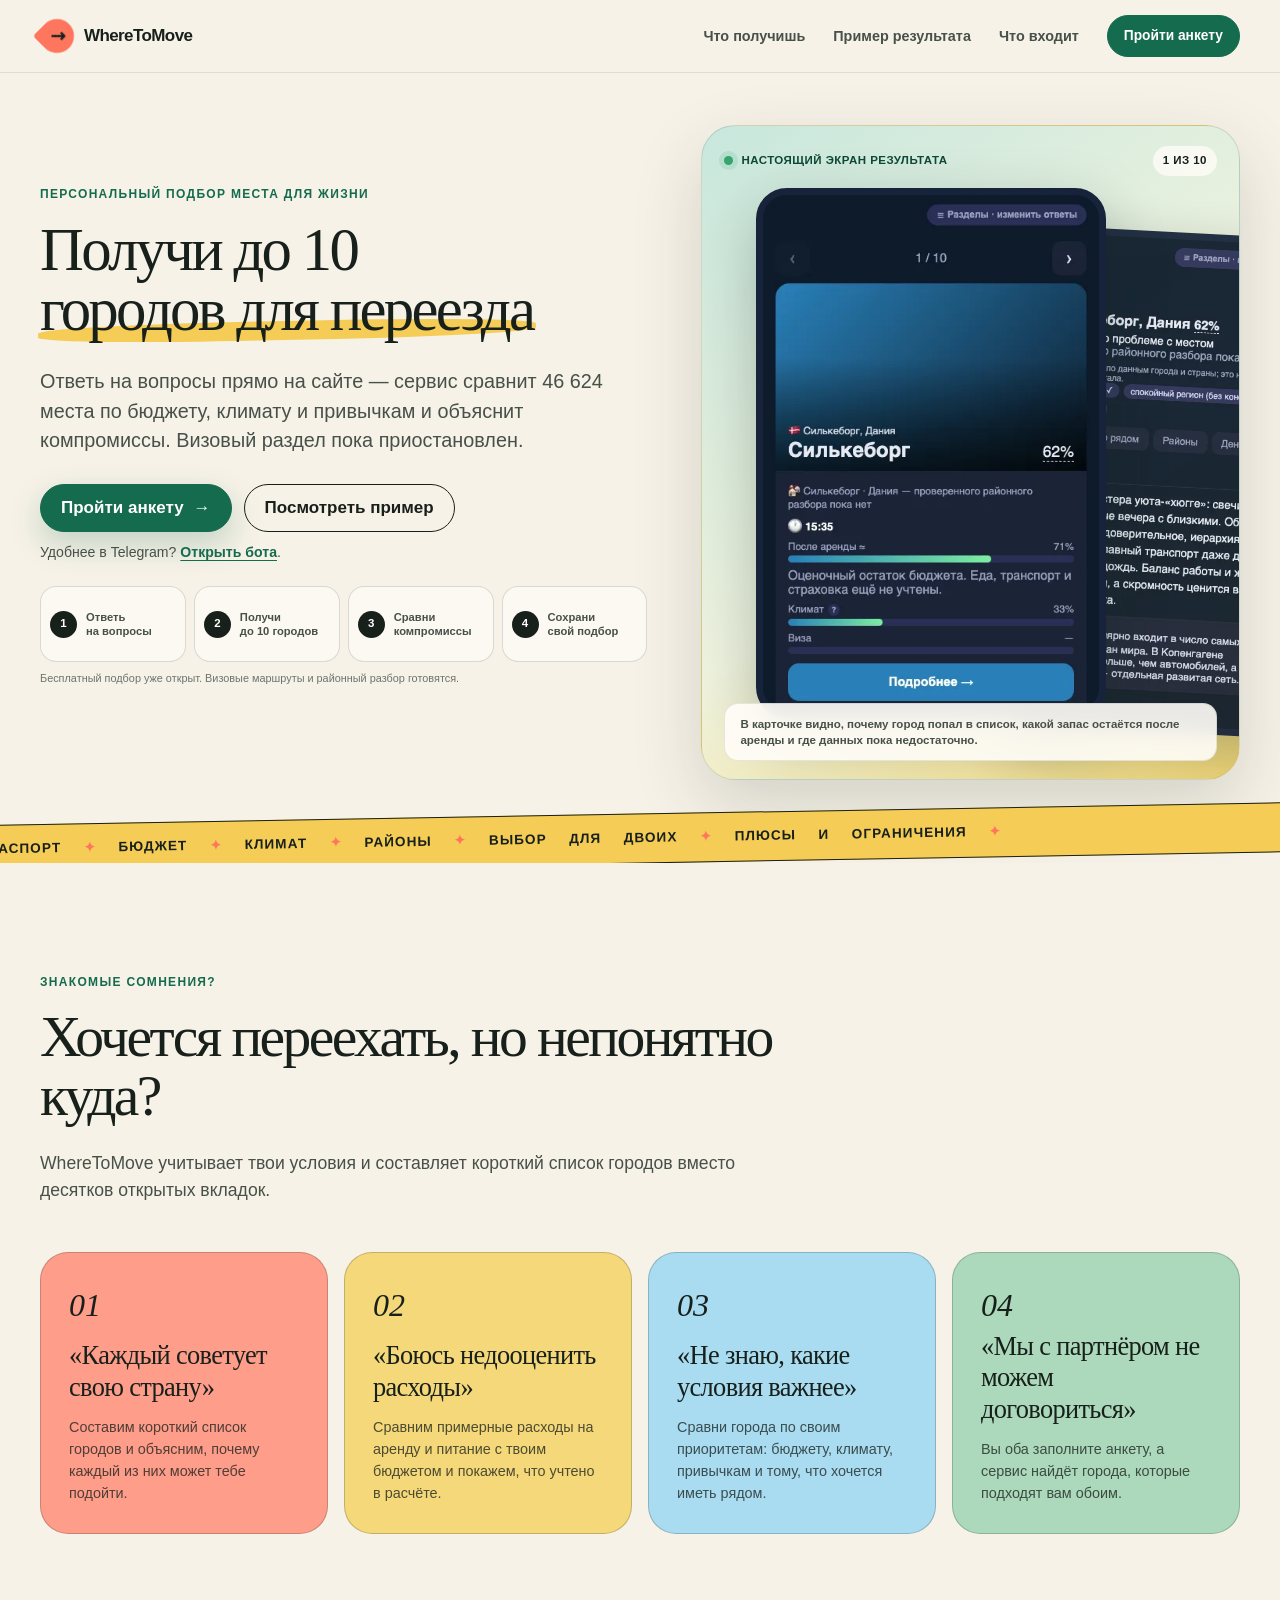
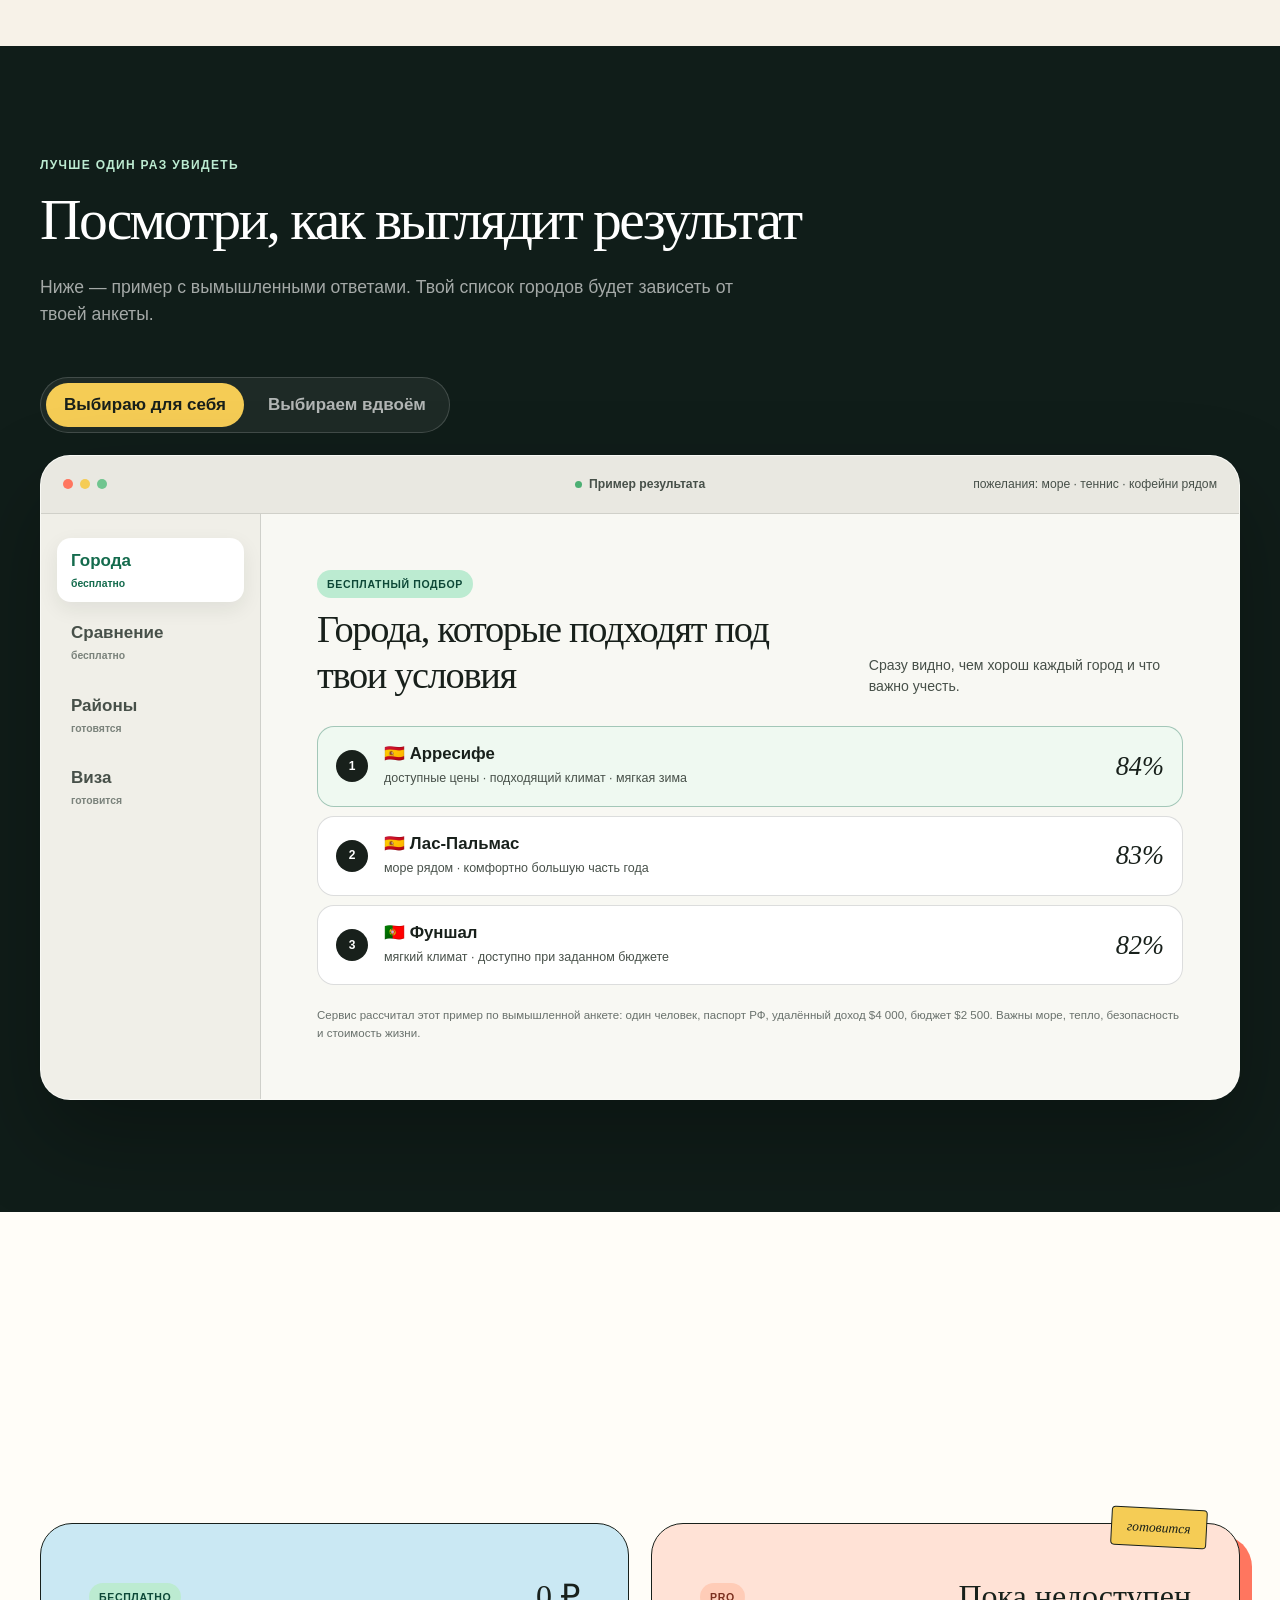
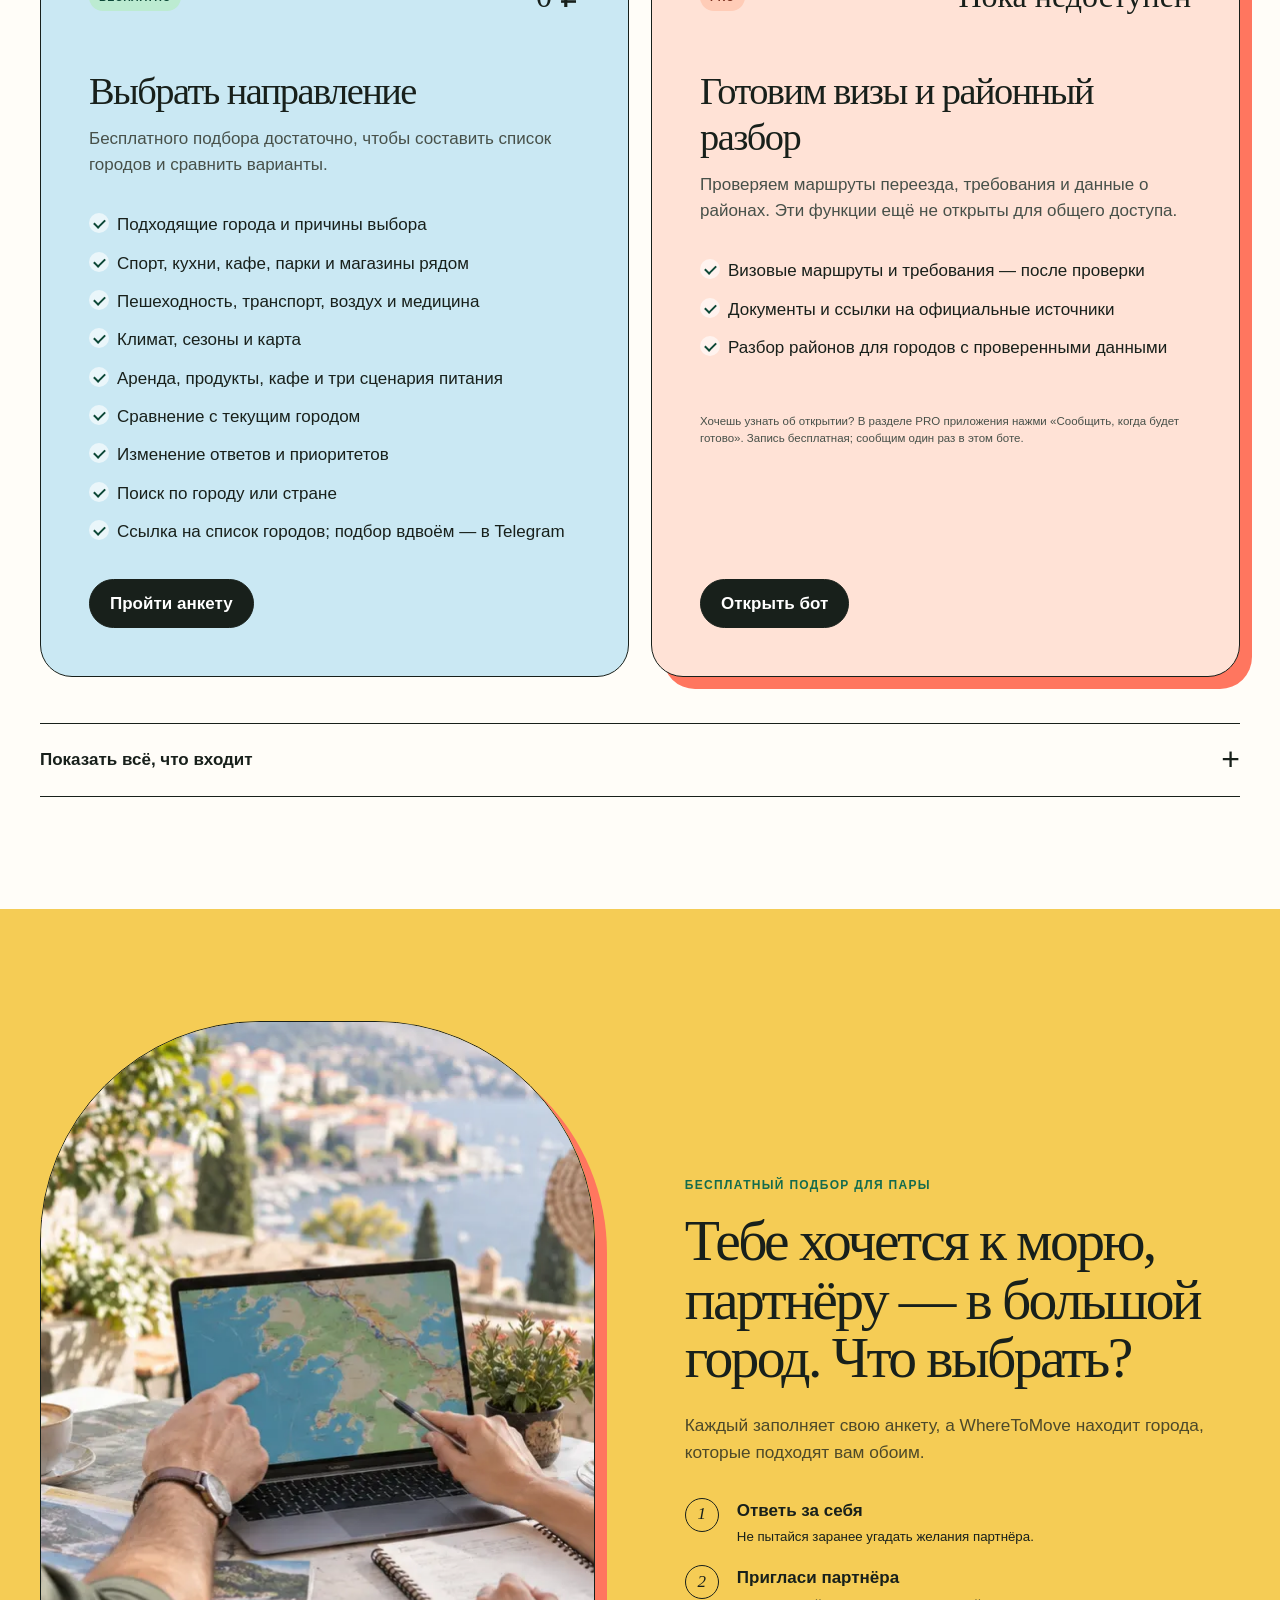
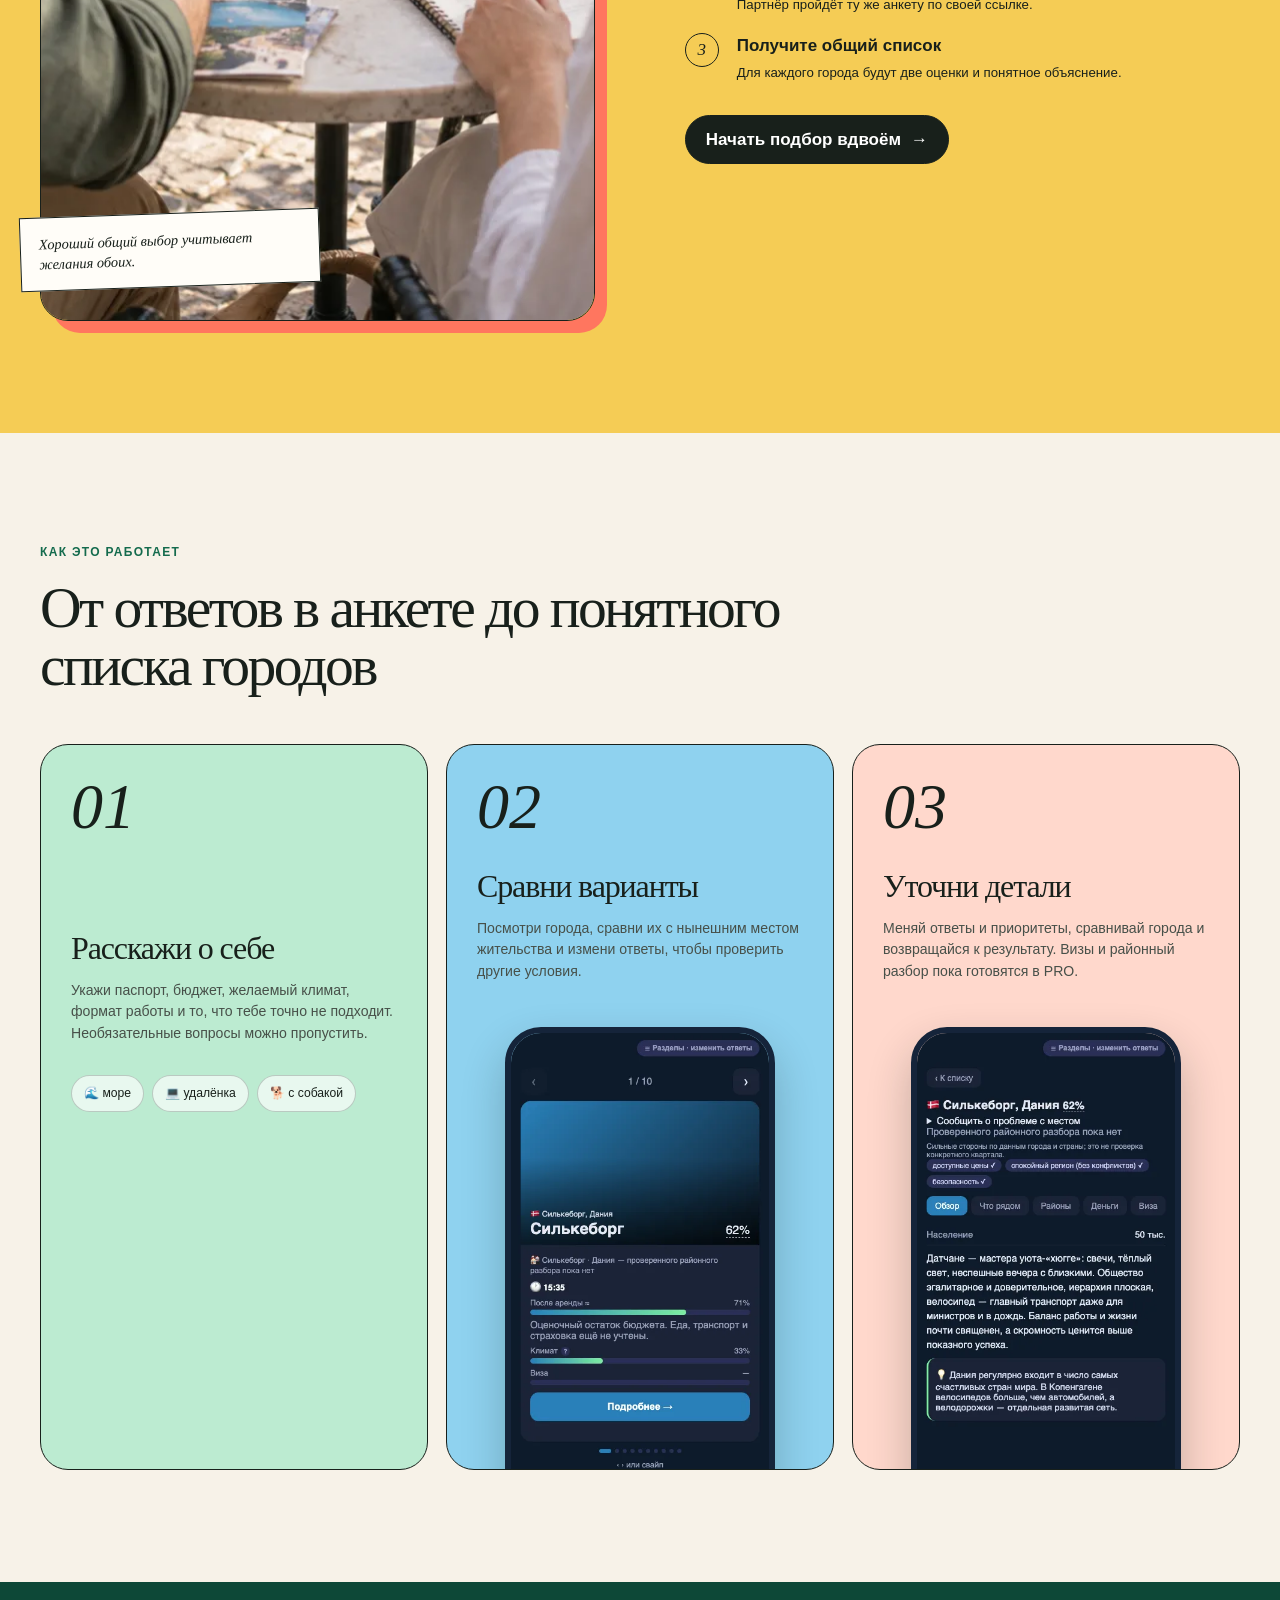
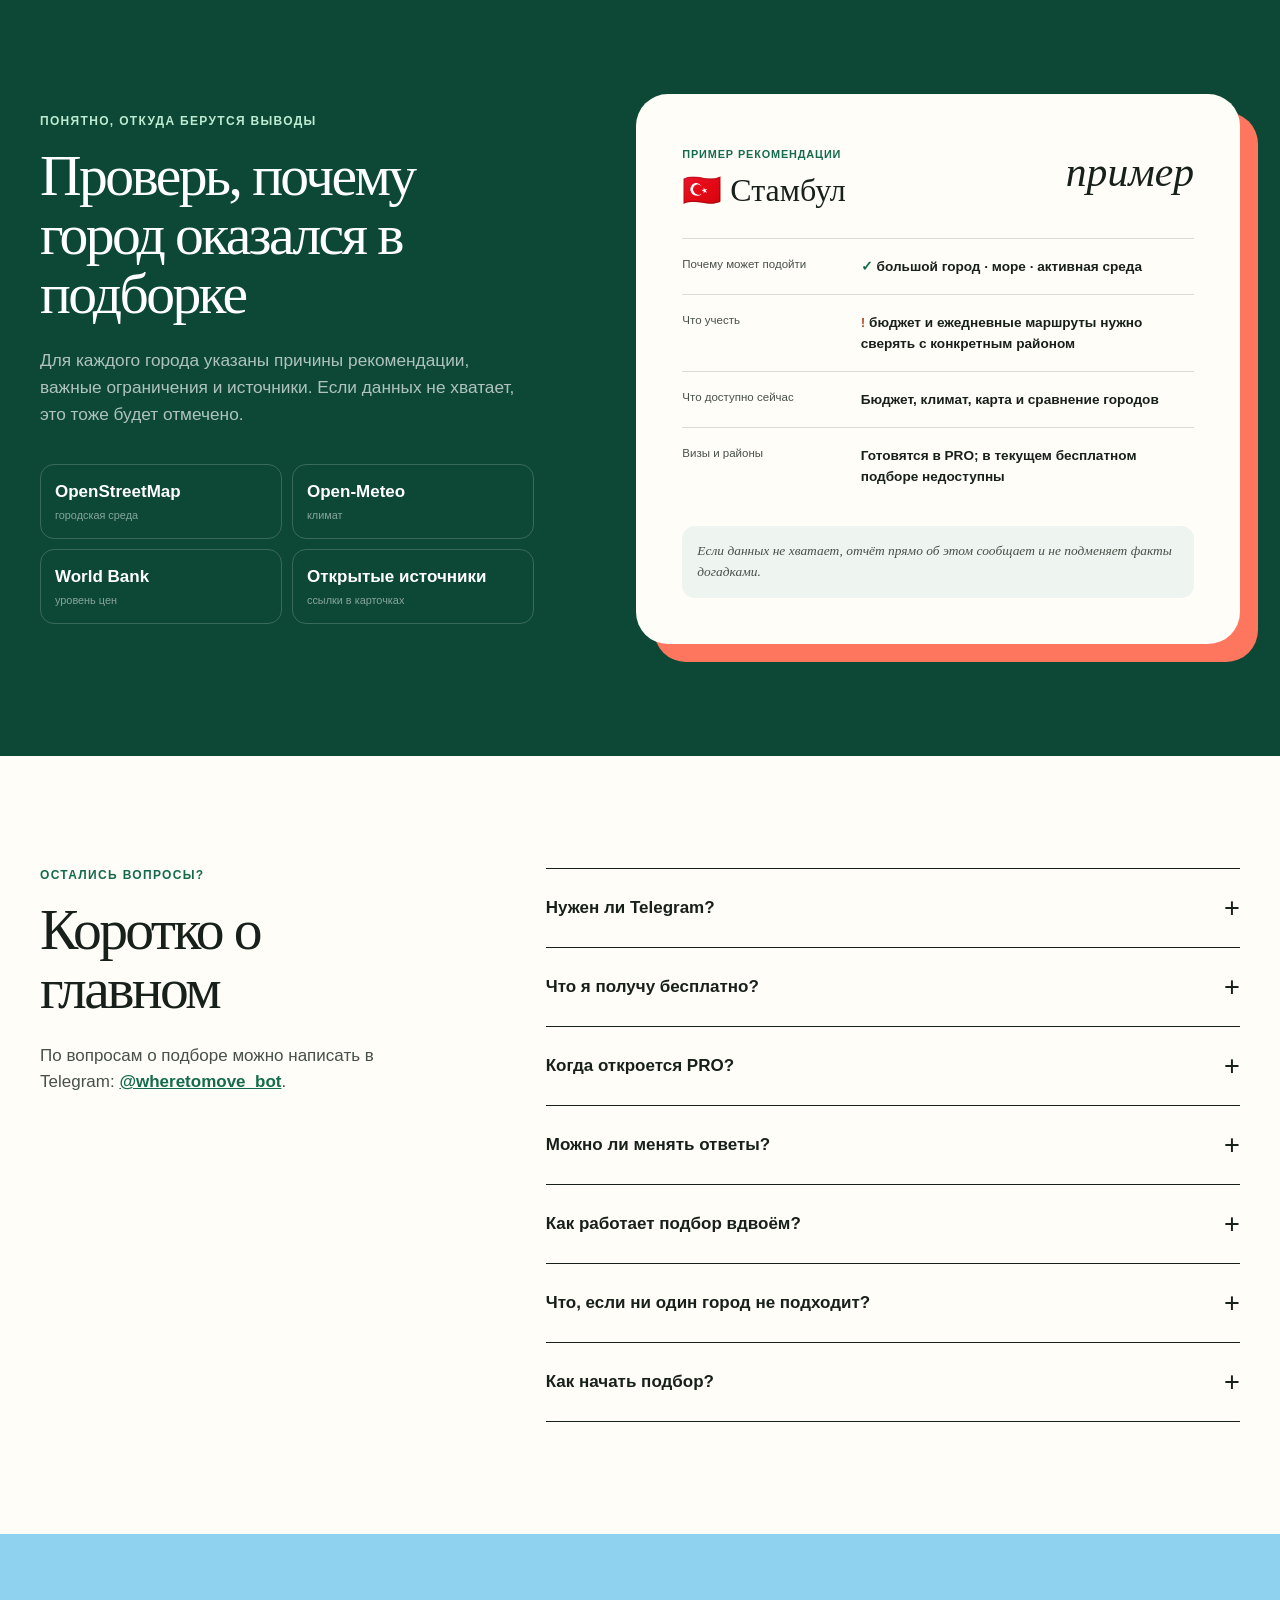
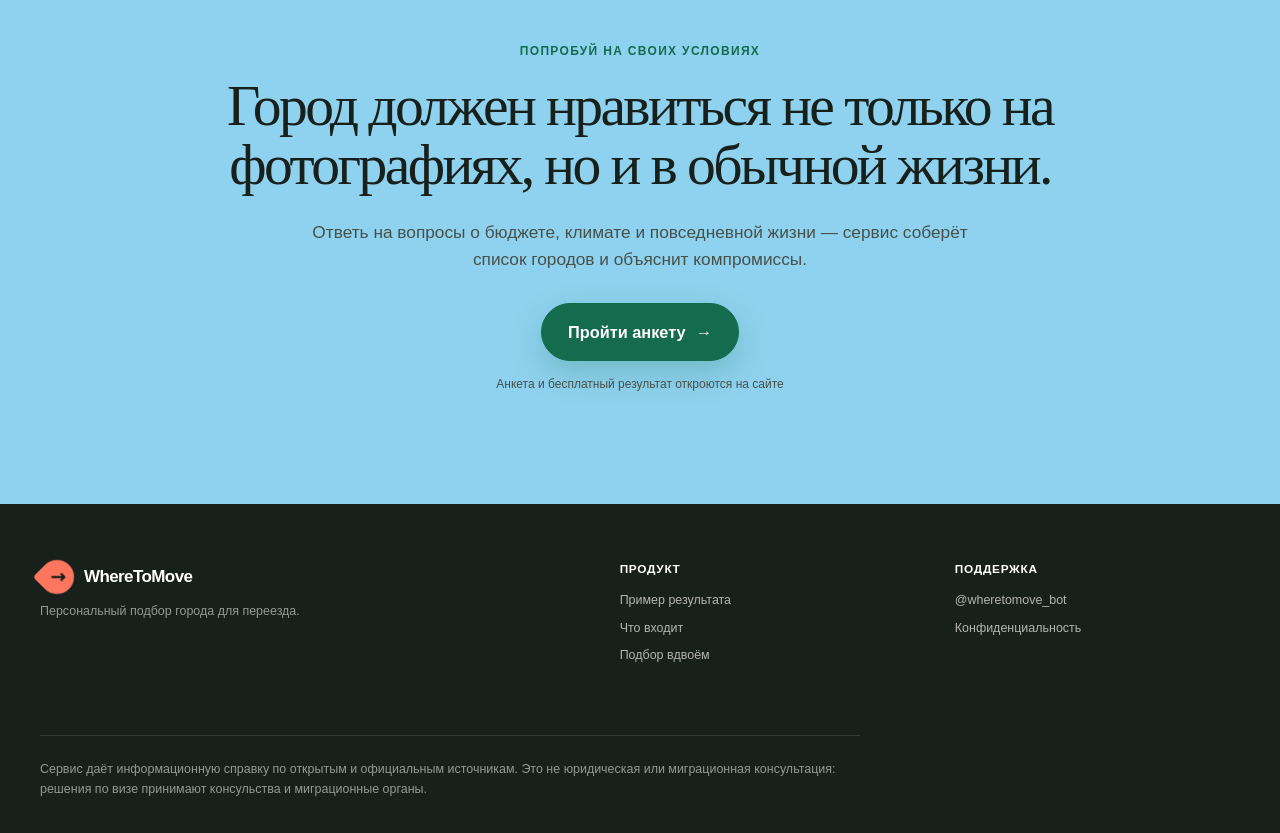
==== commit 7d7671a7: "Open browser questionnaire from landing page" ====
--- a/index.html
+++ b/index.html
@@ -13,9 +13,9 @@
   <meta name="wtm-analytics-endpoint" content="https://app.wheretomovebot.com:8443/api/event">
   <link rel="icon" href="/assets/favicon.svg" type="image/svg+xml">
   <link rel="preload" href="/assets/product-cities.webp" as="image" type="image/webp">
-  <link rel="stylesheet" href="/styles.css?v=20260928-product">
+  <link rel="stylesheet" href="/styles.css?v=20261119-browser">
   <script>document.documentElement.classList.add('js')</script>
-  <script src="/site.js?v=20260928-product" defer></script>
+  <script src="/site.js?v=20261119-browser" defer></script>
 </head>
 <body>
   <a class="skip-link" href="#main">К содержанию</a>
@@ -31,7 +31,7 @@
         <a href="#demo">Пример результата</a>
         <a href="#price">Что входит</a>
       </nav>
-      <a class="button button-small" data-cta="header" href="https://t.me/wheretomove_bot">Начать подбор</a>
+      <a class="button button-small" data-cta="header" href="https://app.wheretomovebot.com:8443/?view=survey">Пройти анкету</a>
     </div>
   </header>
 
@@ -41,14 +41,15 @@
         <div class="hero-copy reveal">
           <p class="eyebrow">Персональный подбор места для жизни</p>
           <h1>Получи до 10 <span class="marker">городов для переезда</span></h1>
-          <p class="hero-lead">Ответь на вопросы в Telegram — сервис сравнит 46&nbsp;624 места по паспорту, бюджету, климату и привычкам и объяснит компромиссы.</p>
+          <p class="hero-lead">Ответь на вопросы прямо на сайте — сервис сравнит 46&nbsp;624 места по бюджету, климату и привычкам и объяснит компромиссы. Визовый раздел пока приостановлен.</p>
+          <div class="hero-actions">
+            <a class="button button-primary" data-cta="hero" href="https://app.wheretomovebot.com:8443/?view=survey">Пройти анкету <span aria-hidden="true">→</span></a>
+            <a class="button button-ghost" href="#demo">Посмотреть пример</a>
+          </div>
+          <p class="hero-alt">Удобнее в Telegram? <a href="https://t.me/wheretomove_bot">Открыть бота</a>.</p>
           <div class="mobile-inline-proof">
             <img src="/assets/product-cities.webp" width="430" height="1100" alt="Настоящий экран результата WhereToMove">
             <p><b>Настоящий экран результата</b><span>Оценка города, бюджет, климат и ограничения в одной карточке.</span></p>
-          </div>
-          <div class="hero-actions">
-            <a class="button button-primary" data-cta="hero" href="https://t.me/wheretomove_bot">Начать подбор <span aria-hidden="true">→</span></a>
-            <a class="button button-ghost" href="#demo">Посмотреть пример</a>
           </div>
           <ol class="hero-steps" aria-label="Как получить результат">
             <li><b>1</b><span>Ответь<br>на вопросы</span></li>
@@ -222,9 +223,9 @@
               <li>Сравнение с текущим городом</li>
               <li>Изменение ответов и приоритетов</li>
               <li>Поиск по городу или стране</li>
-              <li>Подбор вдвоём и ссылка на результат</li>
+              <li>Ссылка на список городов; подбор вдвоём — в Telegram</li>
             </ul>
-            <a class="button button-dark" data-cta="free_card" href="https://t.me/wheretomove_bot">Начать подбор</a>
+            <a class="button button-dark" data-cta="free_card" href="https://app.wheretomovebot.com:8443/?view=survey">Пройти анкету</a>
           </article>
           <article class="plan-card paid-plan reveal">
             <div class="sticker">готовится</div>
@@ -342,13 +343,13 @@
           <p>По вопросам о подборе можно написать в Telegram: <a href="https://t.me/wheretomove_bot">@wheretomove_bot</a>.</p>
         </div>
         <div class="faq-list reveal">
-          <details><summary>Зачем нужен Telegram?<span aria-hidden="true">+</span></summary><p>Там открывается анкета, сохраняются ответы и приходит результат. Возвращаться к своему подбору можно с того же Telegram-аккаунта.</p></details>
-          <details><summary>Что я получу бесплатно?<span aria-hidden="true">+</span></summary><p>Список подходящих городов, их плюсы и ограничения, климат, карту и оценку бюджета. По каждому месту видно, что находится рядом: выбранные виды спорта и кухни, кафе, парки, магазины, транспорт и медицина. Можно сравнивать варианты, менять ответы и проходить подбор вдвоём.</p></details>
+          <details><summary>Нужен ли Telegram?<span aria-hidden="true">+</span></summary><p>Для бесплатной анкеты и списка городов Telegram не нужен. На сайте ответы и результат сохраняются в этом браузере; в Telegram они автоматически не переносятся. Подбор вдвоём работает через бота.</p></details>
+          <details><summary>Что я получу бесплатно?<span aria-hidden="true">+</span></summary><p>Список подходящих городов, их плюсы и ограничения, климат, карту и оценку бюджета. По каждому месту видно, что находится рядом: выбранные виды спорта и кухни, кафе, парки, магазины, транспорт и медицина. Можно сравнивать варианты и менять ответы. Подбор вдвоём доступен через Telegram.</p></details>
           <details><summary>Когда откроется PRO?<span aria-hidden="true">+</span></summary><p>PRO пока недоступен: готовим визовые маршруты и районный разбор. Бесплатный подбор городов уже работает. В разделе PRO приложения можно попросить сообщить об открытии — бесплатно, одним сообщением в этом боте.</p></details>
           <details><summary>Можно ли менять ответы?<span aria-hidden="true">+</span></summary><p>Да. Можно изменить бюджет, климат и другие пожелания, а затем посмотреть, как изменится список городов.</p></details>
           <details><summary>Как работает подбор вдвоём?<span aria-hidden="true">+</span></summary><p>Один человек создаёт приглашение, а партнёр заполняет свою анкету. В общем списке видно, насколько каждый город подходит обоим.</p></details>
           <details><summary>Что, если ни один город не подходит?<span aria-hidden="true">+</span></summary><p>Сервис покажет, какое условие исключило все варианты, и предложит изменить именно его. Без твоего решения ответы не меняются.</p></details>
-          <details><summary>Как начать подбор?<span aria-hidden="true">+</span></summary><p>Открой Telegram-бот, ответь на вопросы и дождись результата. Анкету можно закрыть и продолжить позже с того же аккаунта.</p></details>
+          <details><summary>Как начать подбор?<span aria-hidden="true">+</span></summary><p>Нажми «Пройти анкету» и ответь на вопросы в браузере. Можно закрыть страницу и продолжить позже в том же браузере. Если удобнее Telegram, открой бота.</p></details>
         </div>
       </div>
     </section>
@@ -358,8 +359,8 @@
         <p class="eyebrow">Попробуй на своих условиях</p>
         <h2>Город должен нравиться не только на фотографиях, но и в обычной жизни.</h2>
         <p>Ответь на вопросы о бюджете, климате и повседневной жизни — сервис соберёт список городов и объяснит компромиссы.</p>
-        <a class="button button-primary button-large" data-cta="final" href="https://t.me/wheretomove_bot">Начать подбор <span aria-hidden="true">→</span></a>
-        <span class="final-meta">Анкета и результат открываются в Telegram</span>
+        <a class="button button-primary button-large" data-cta="final" href="https://app.wheretomovebot.com:8443/?view=survey">Пройти анкету <span aria-hidden="true">→</span></a>
+        <span class="final-meta">Анкета и бесплатный результат откроются на сайте</span>
       </div>
     </section>
   </main>
@@ -373,7 +374,7 @@
     </div>
   </footer>
 
-  <a class="mobile-cta" data-cta="sticky" href="https://t.me/wheretomove_bot">Начать подбор <span aria-hidden="true">→</span></a>
+  <a class="mobile-cta" data-cta="sticky" href="https://app.wheretomovebot.com:8443/?view=survey">Пройти анкету <span aria-hidden="true">→</span></a>
 
   <aside class="consent" hidden aria-label="Настройки аналитики">
     <p>Мы используем аналитику, чтобы улучшать работу сайта.</p>
--- a/styles.css
+++ b/styles.css
@@ -151,7 +151,9 @@
   border-radius: 40%;
   background: var(--yellow);
 }
-.hero-actions { display: flex; flex-wrap: wrap; gap: 12px; margin-bottom: 26px; }
+.hero-actions { display: flex; flex-wrap: wrap; gap: 12px; margin-bottom: 10px; }
+.hero-alt { margin: 0 0 22px; color: var(--ink-2); font-size: .88rem; }
+.hero-alt a { color: var(--forest); font-weight: 750; text-decoration: underline; text-underline-offset: 3px; }
 .hero-steps { display: grid; grid-template-columns: repeat(4, minmax(0, 1fr)); gap: 8px; margin: 0; padding: 0; list-style: none; }
 .hero-steps li { min-height: 76px; display: flex; align-items: center; gap: 9px; padding: 11px 9px; border: 1px solid var(--line); border-radius: 16px; background: rgba(255, 253, 248, .62); }
 .hero-steps b { width: 27px; height: 27px; flex: 0 0 27px; display: grid; place-items: center; border-radius: 50%; background: var(--ink); color: white; font-size: .72rem; }
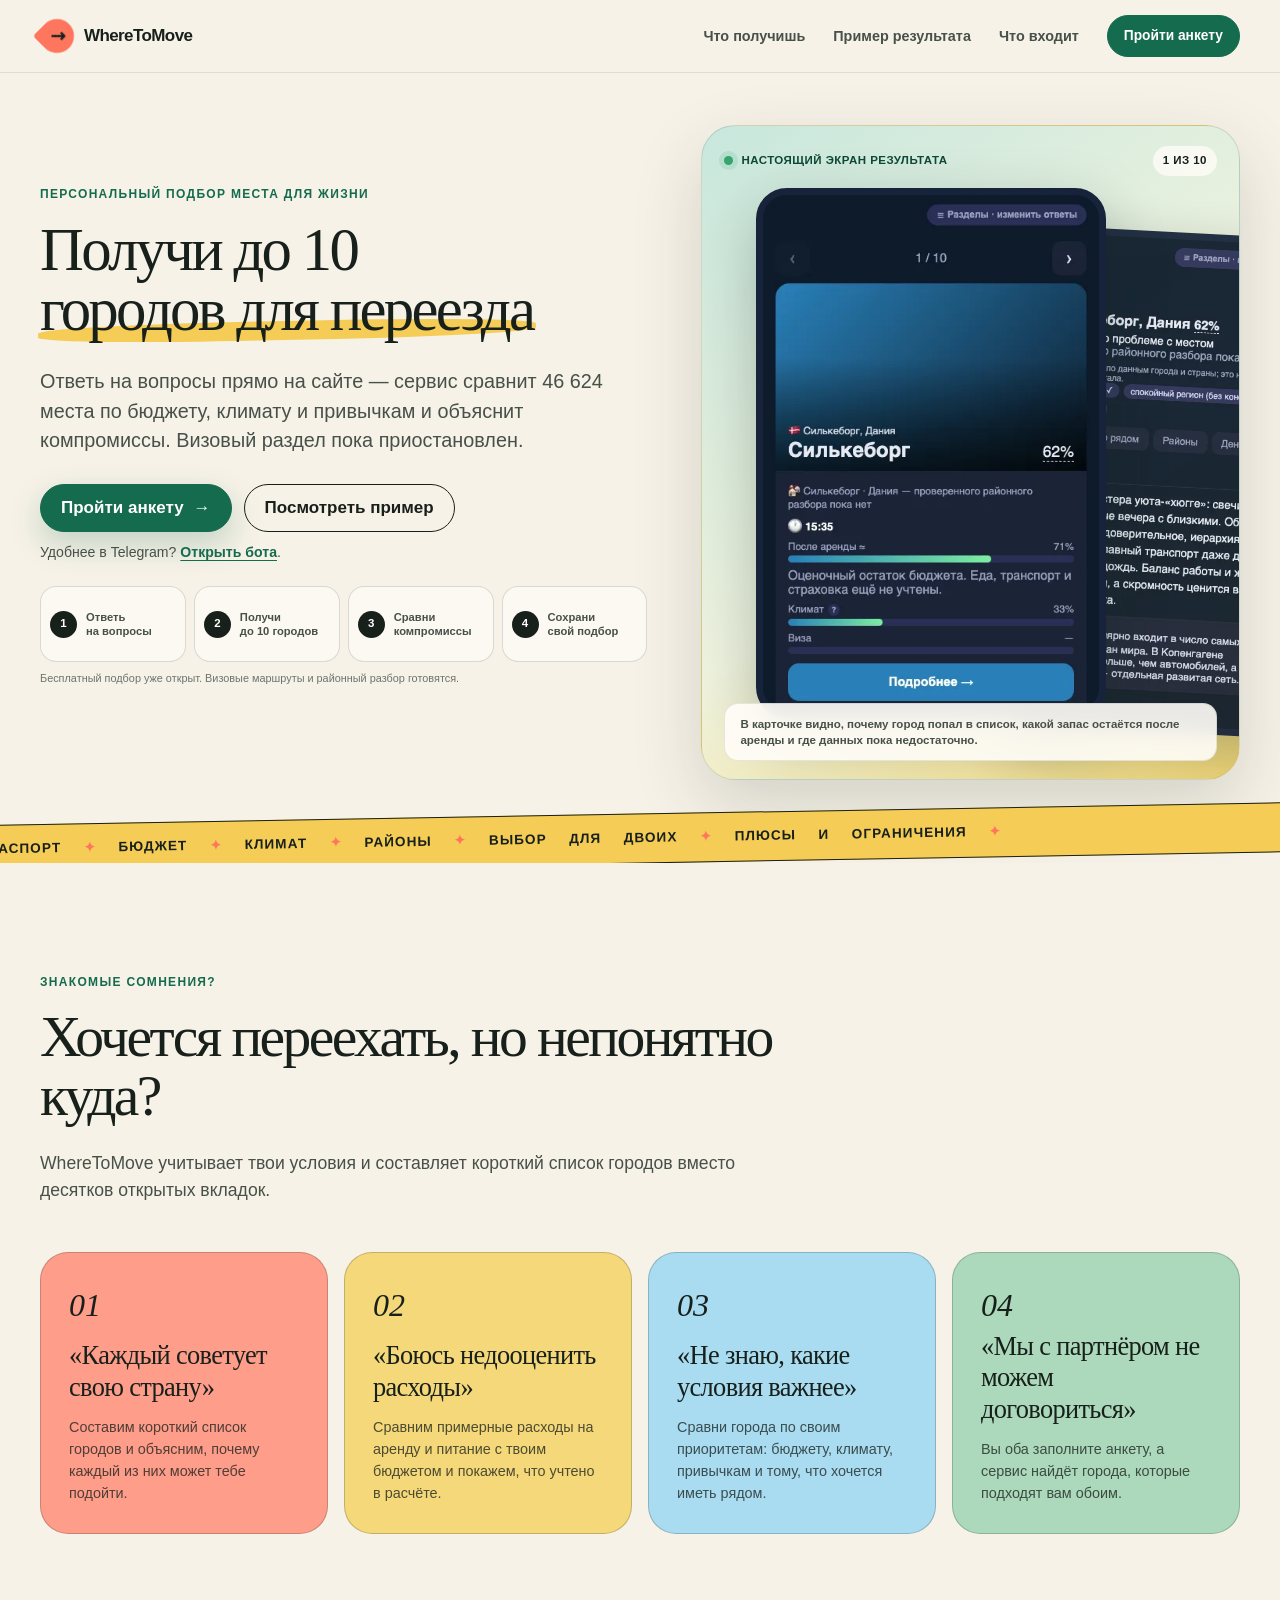
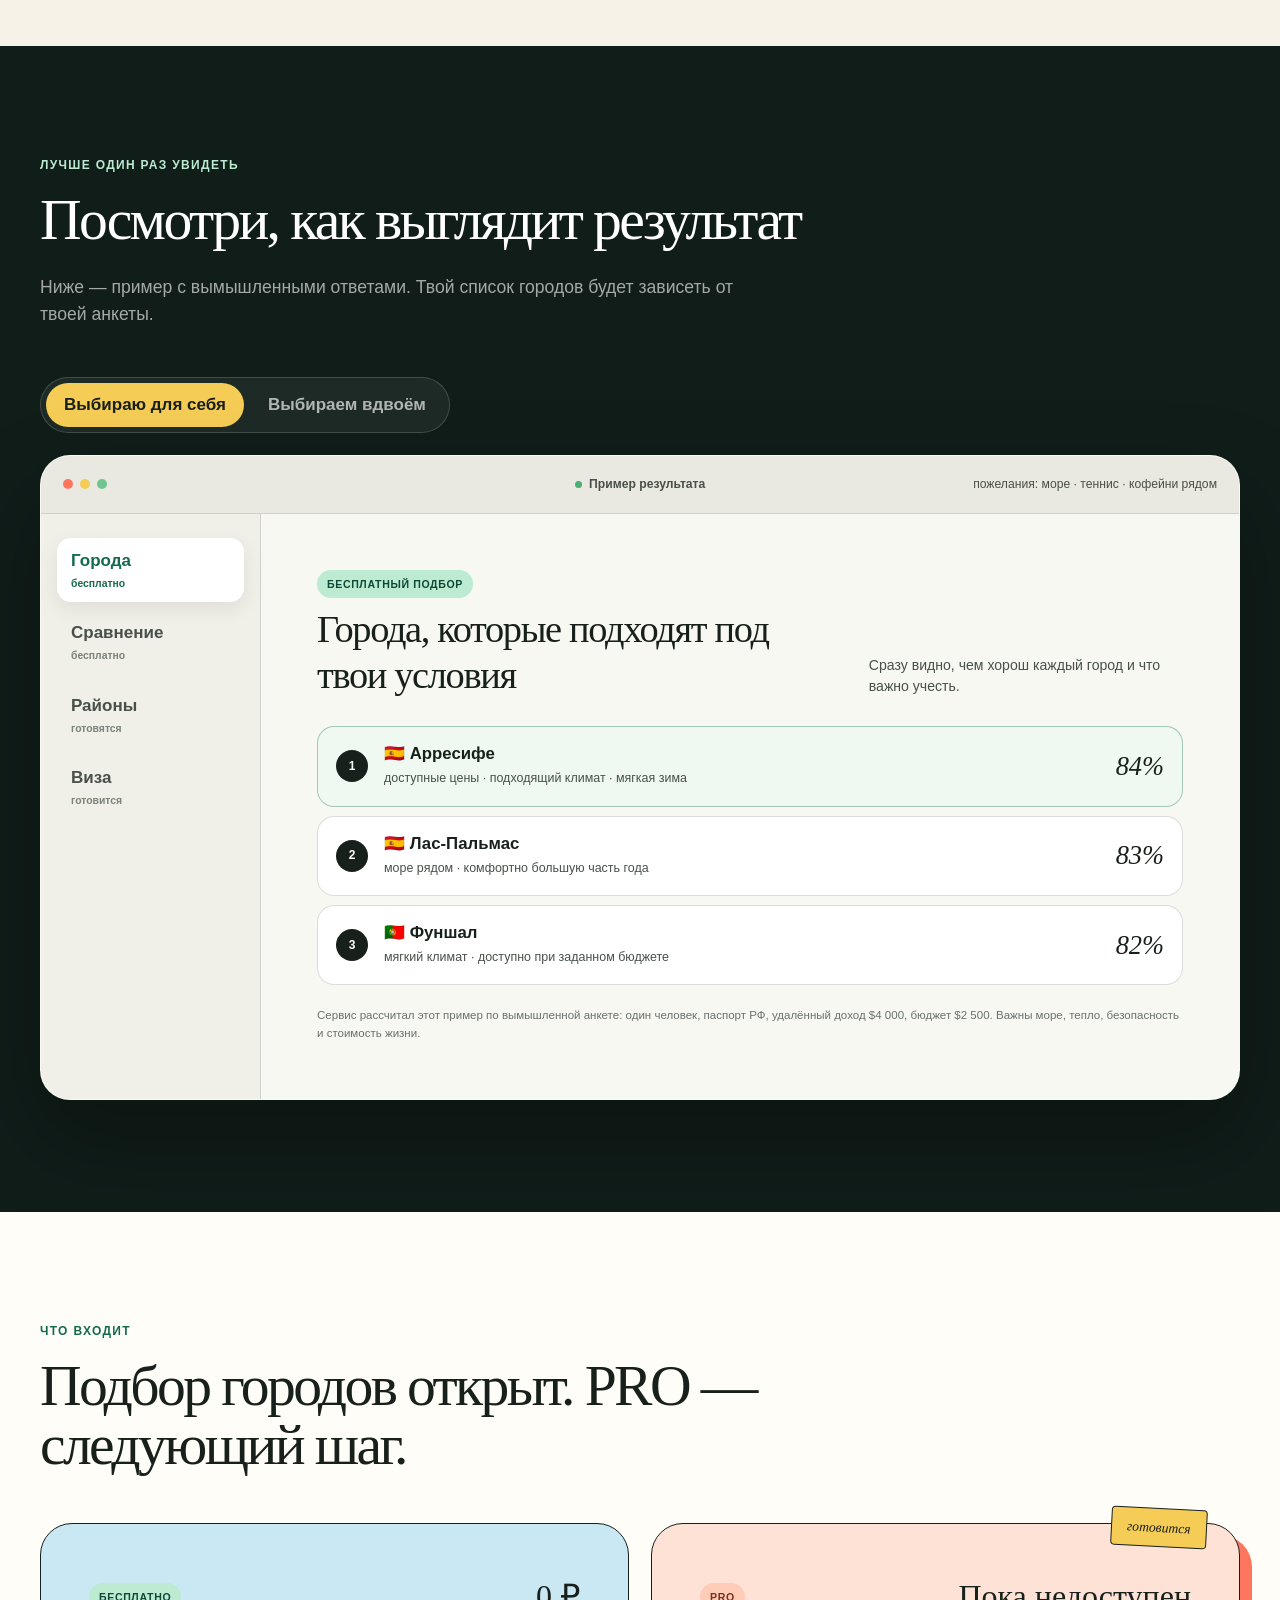
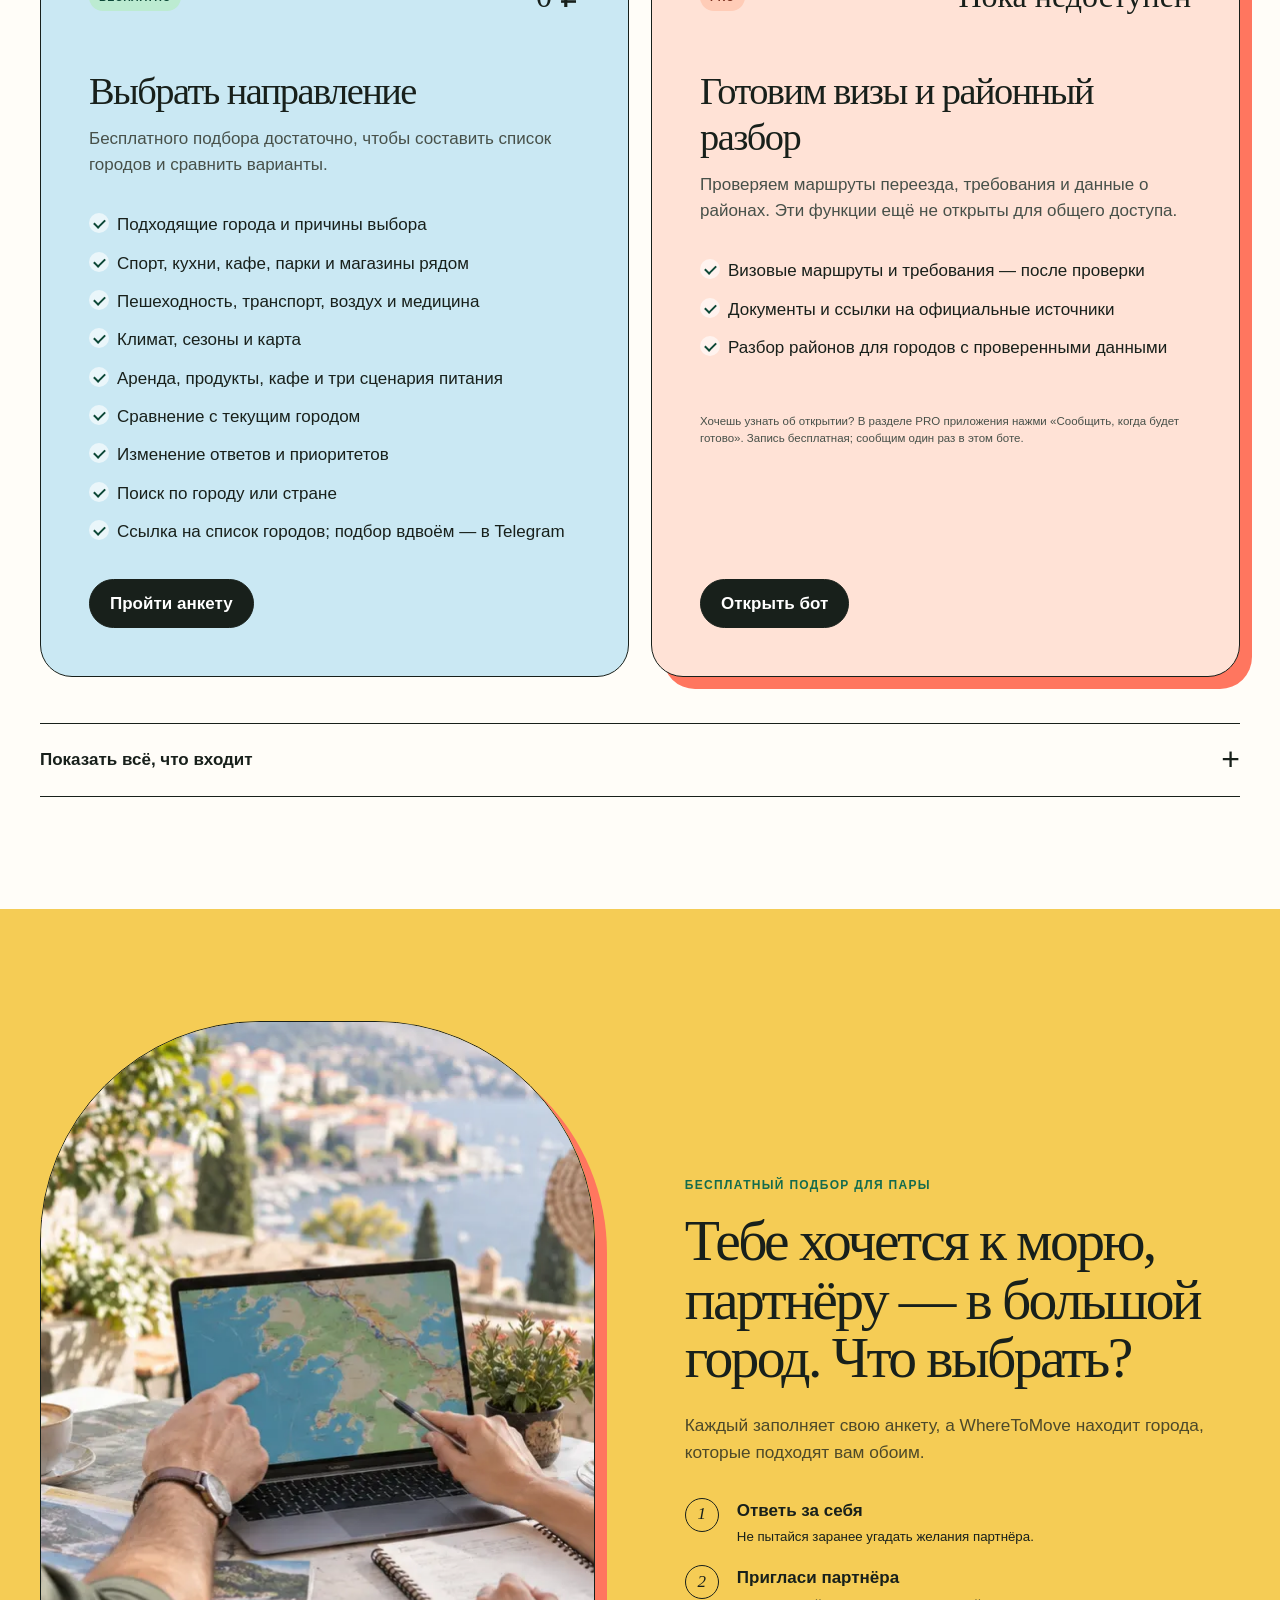
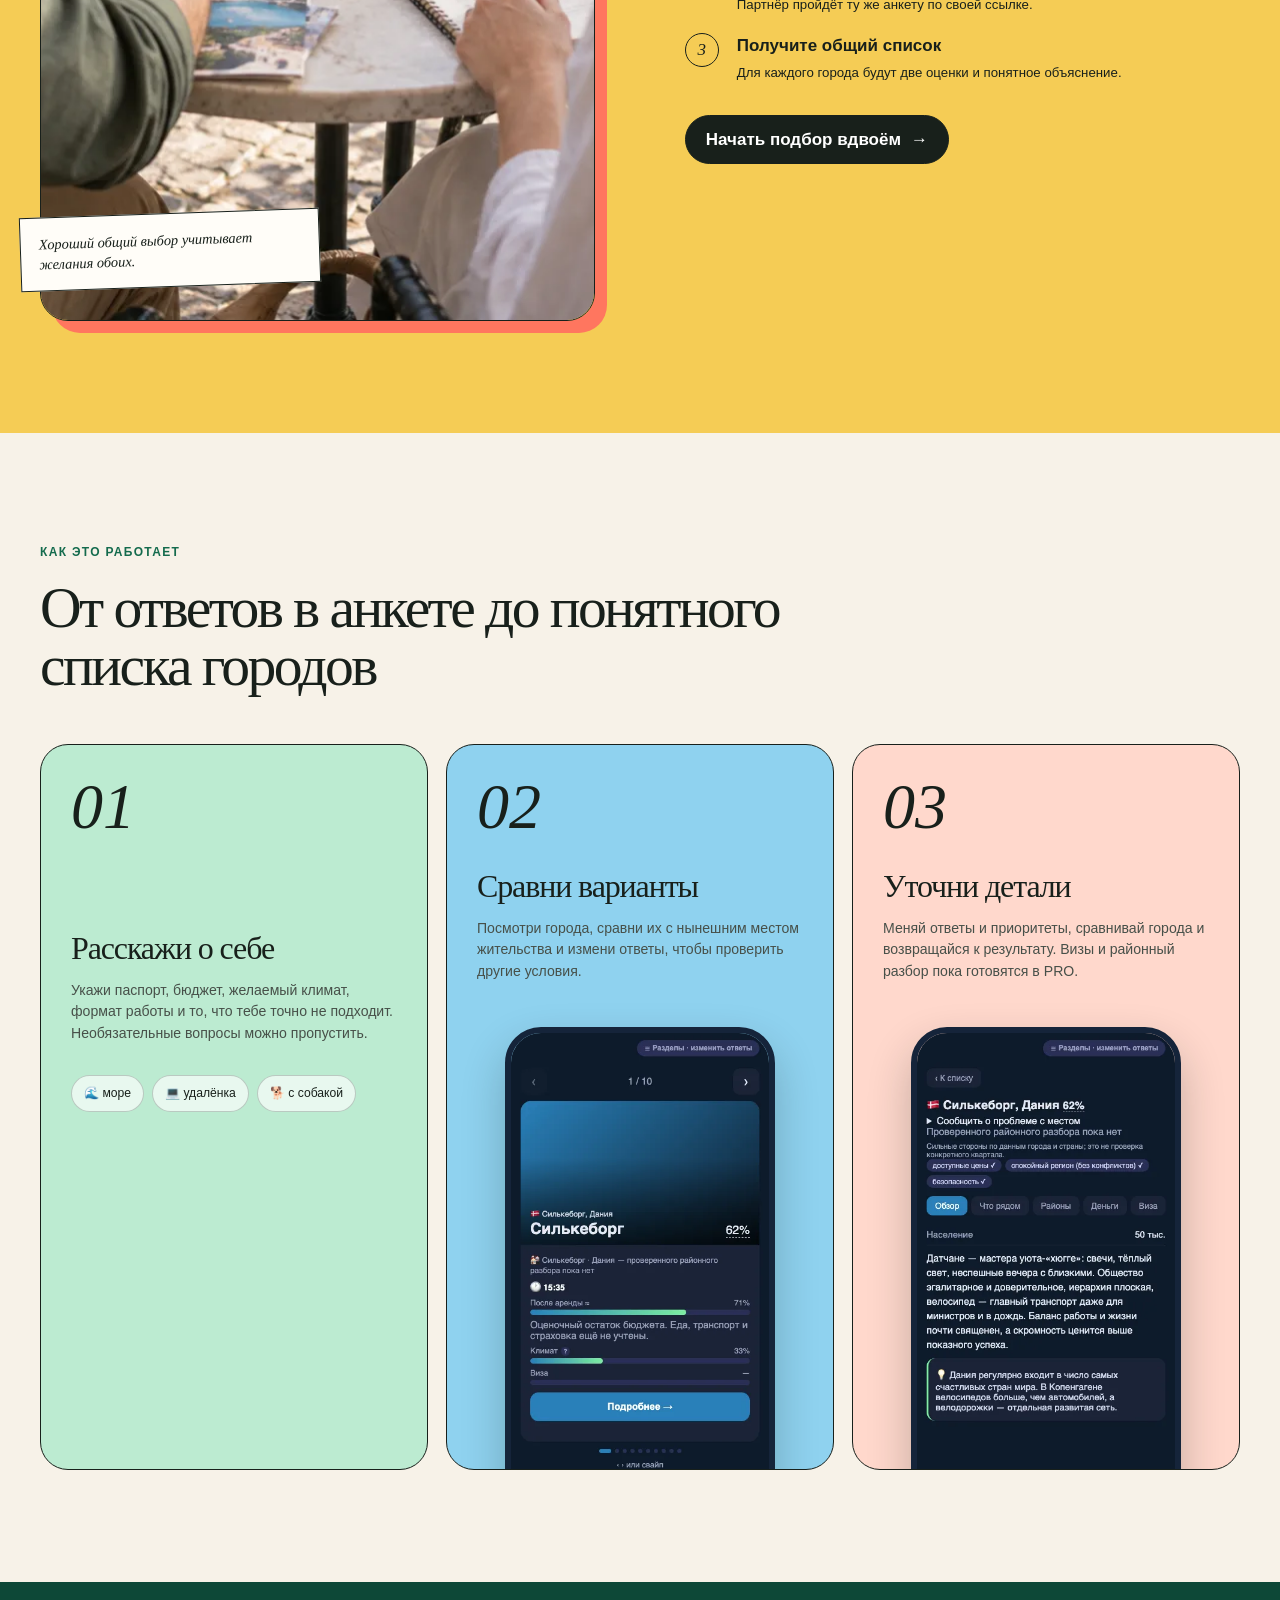
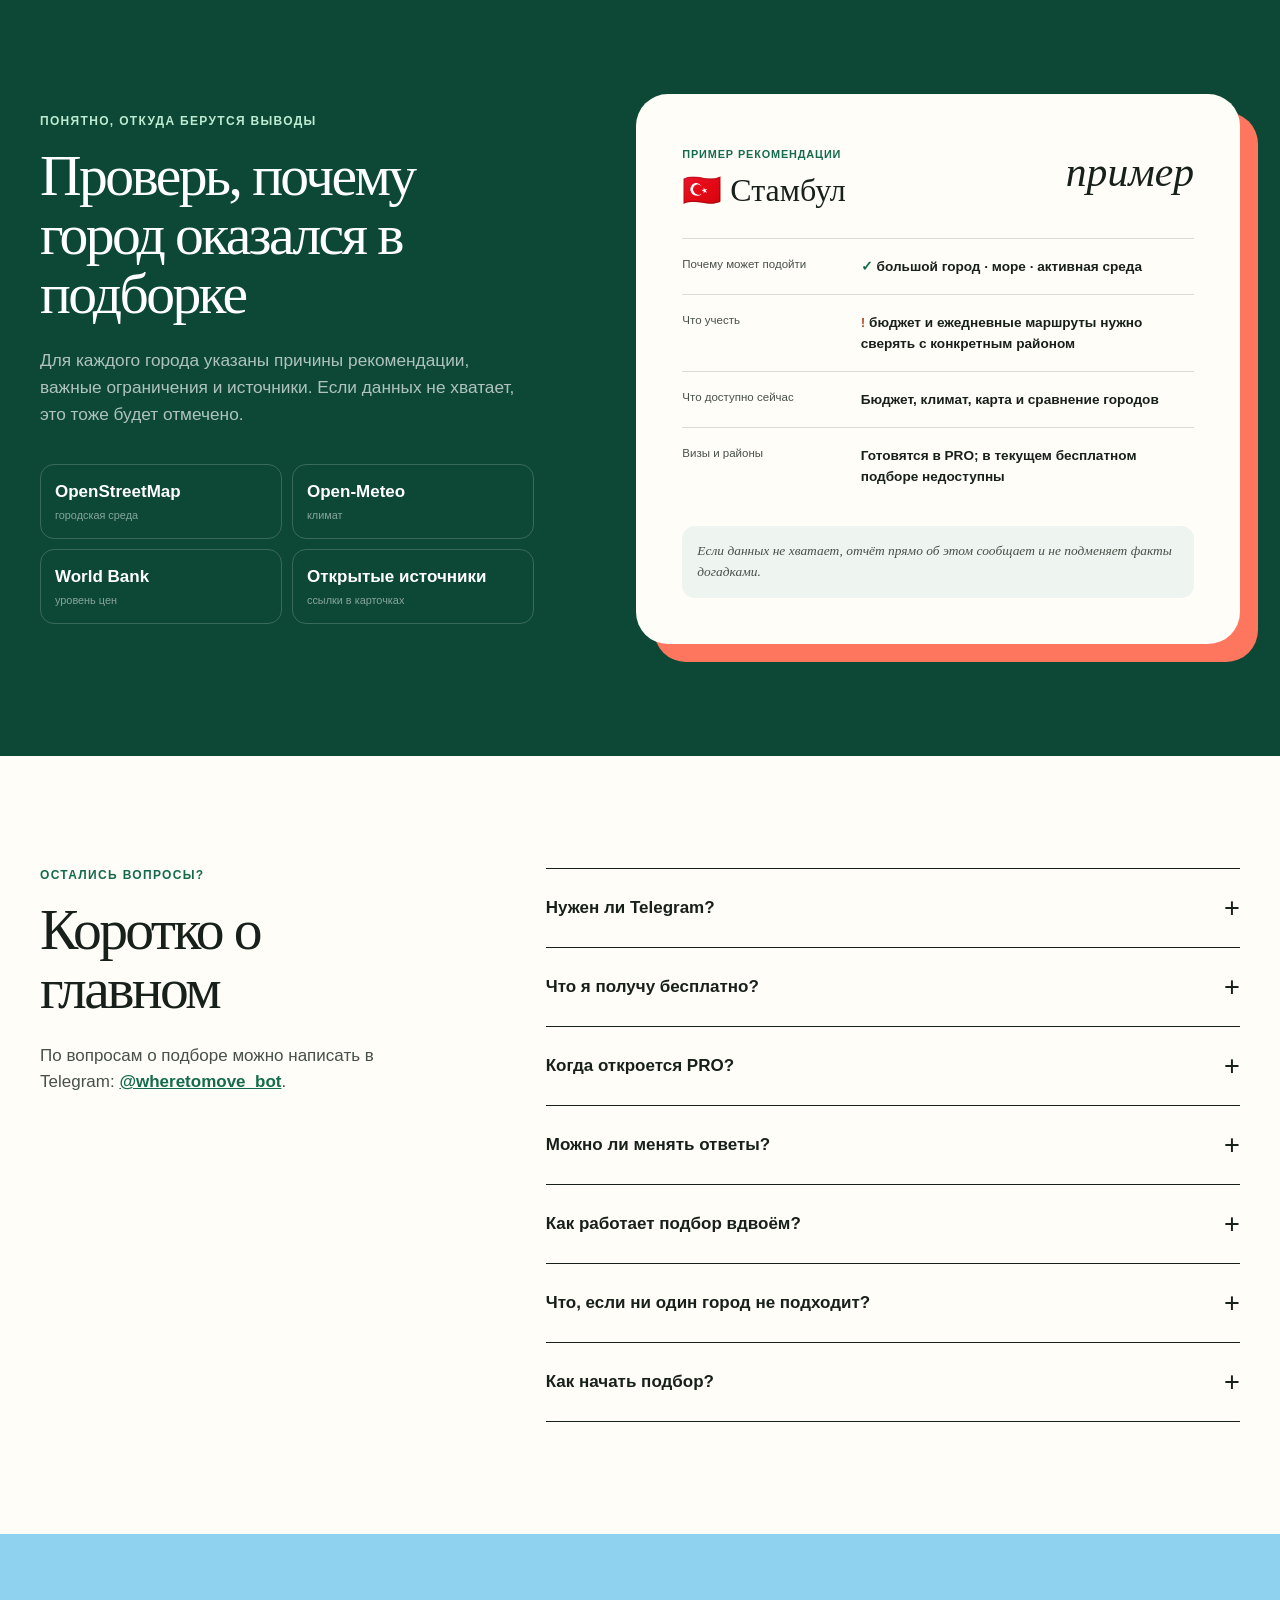
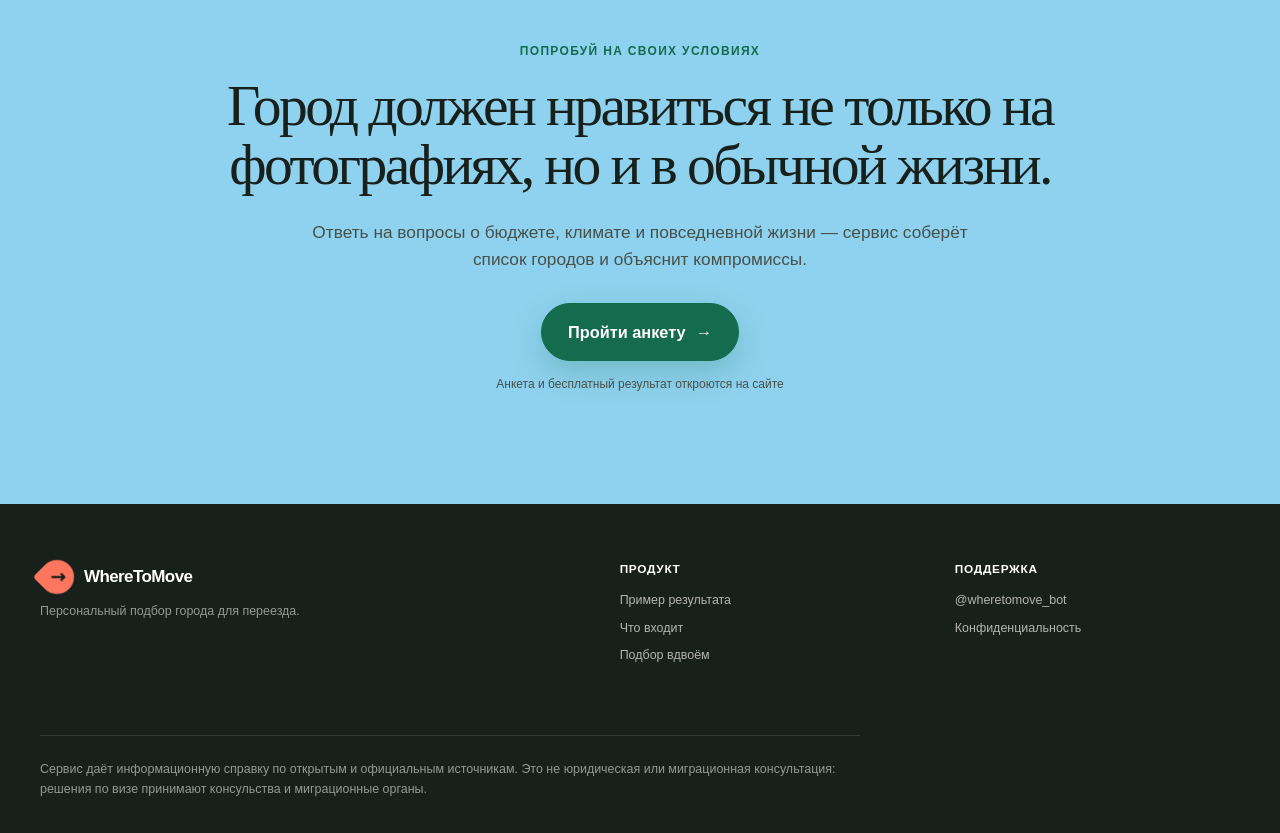
==== commit 018b4989: "Refresh mobile stylesheet for visitors" ====
--- a/index.html
+++ b/index.html
@@ -13,7 +13,7 @@
   <meta name="wtm-analytics-endpoint" content="https://app.wheretomovebot.com:8443/api/event">
   <link rel="icon" href="/assets/favicon.svg" type="image/svg+xml">
   <link rel="preload" href="/assets/product-cities.webp" as="image" type="image/webp">
-  <link rel="stylesheet" href="/styles.css?v=20261119-browser">
+  <link rel="stylesheet" href="/styles.css?v=20261126-mobile">
   <script>document.documentElement.classList.add('js')</script>
   <script src="/site.js?v=20261119-browser" defer></script>
 </head>
--- a/styles.css
+++ b/styles.css
@@ -548,7 +548,9 @@
   .visa-source { align-items: flex-start; flex-direction: column; padding: 14px 18px; }
   .preference-map { grid-template-columns: 1fr; }
   .preference-map .overlap { min-height: 105px; width: 105px; margin: -34px auto; }
-  .plan-grid, .pair-grid, .journey-grid, .trust-grid, .faq-grid { grid-template-columns: 1fr; }
+  .plan-grid, .pair-grid, .journey-grid, .faq-grid { grid-template-columns: 1fr; }
+  .trust-grid { grid-template-columns: minmax(0, 1fr); }
+  .trust-copy, .evidence-card { min-width: 0; }
   .plan-card { min-height: auto; padding: 28px 22px; }
   .plan-card > .button { margin-top: 12px; align-self: stretch; }
   .paid-plan { margin-right: 7px; box-shadow: 7px 7px 0 var(--coral); }
@@ -603,6 +605,7 @@
   .hero-phone-main { left: 18px; width: 80%; }
   .hero-phone-detail { right: -145px; }
   .source-list { grid-template-columns: 1fr; }
+  .evidence-head { flex-wrap: wrap; }
   .footer-grid { grid-template-columns: 1fr; }
   .footer-grid > div:first-child, .legal { grid-column: auto; }
 }
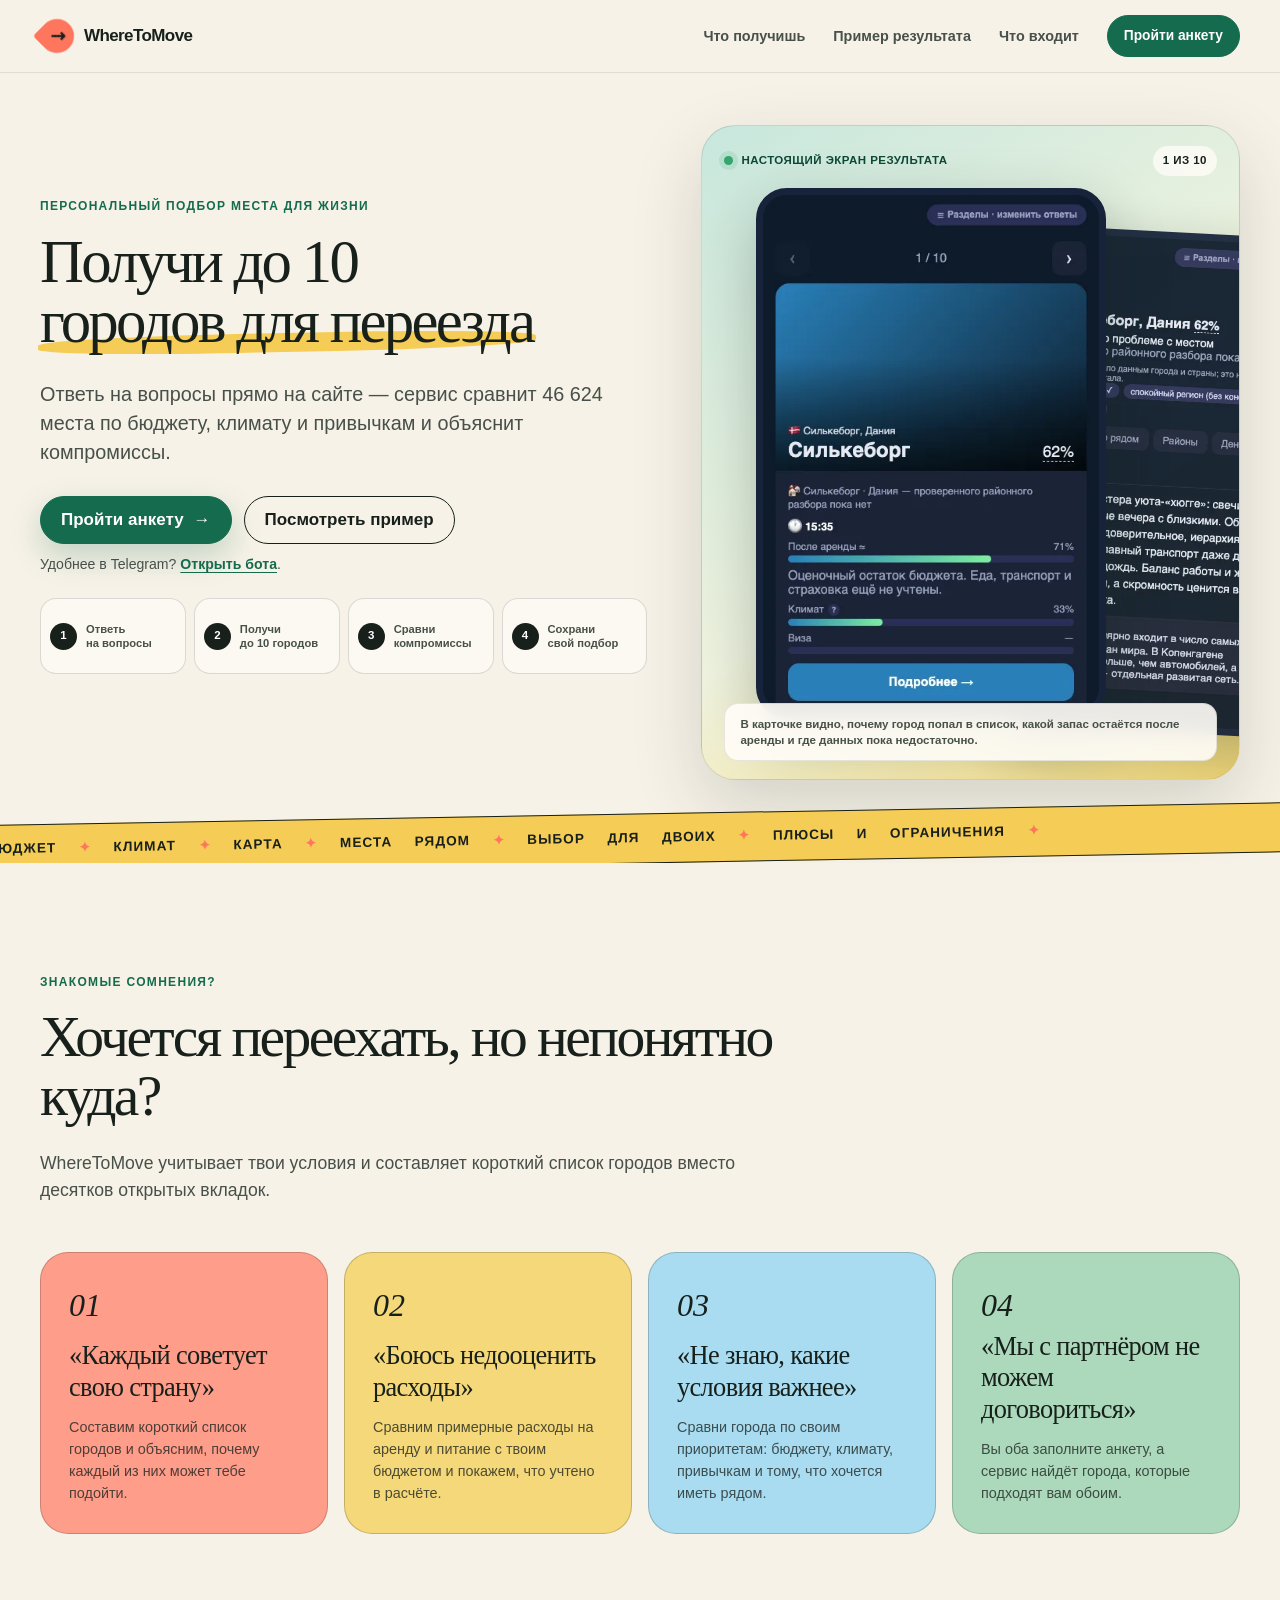
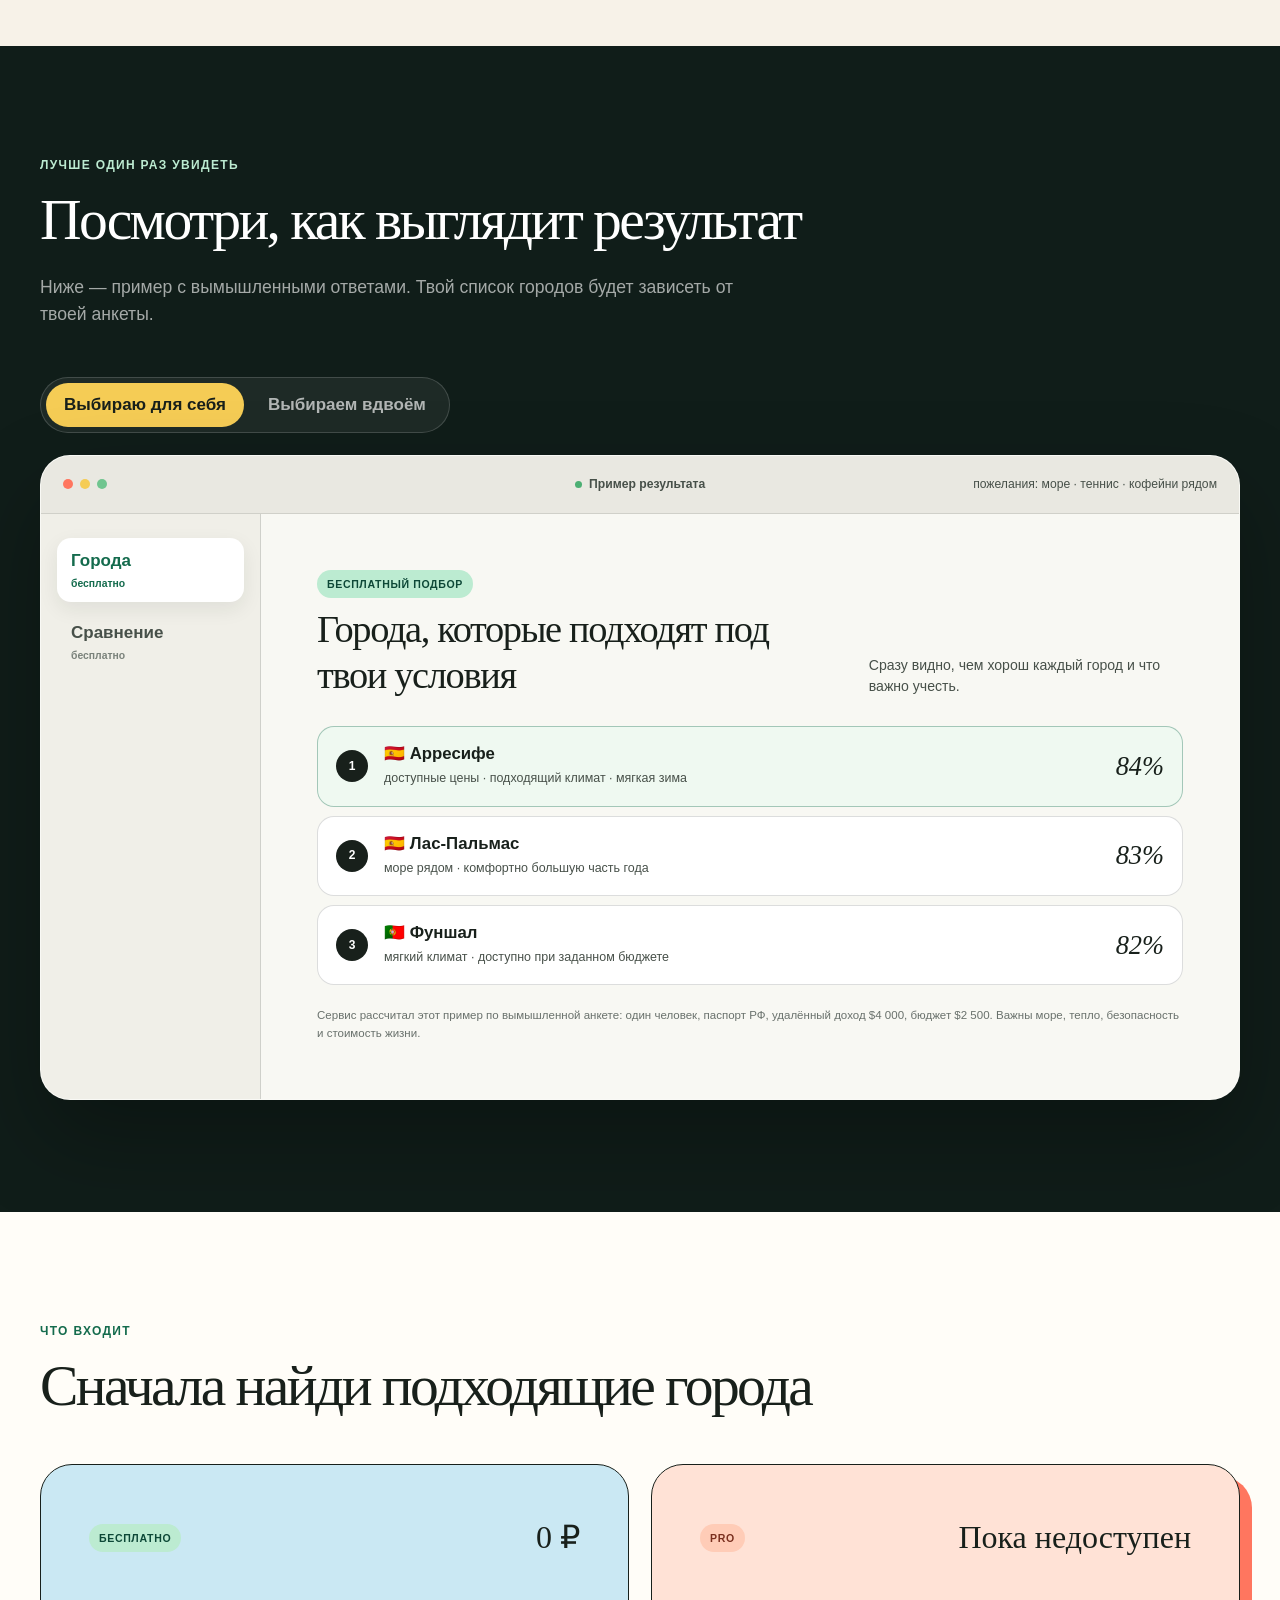
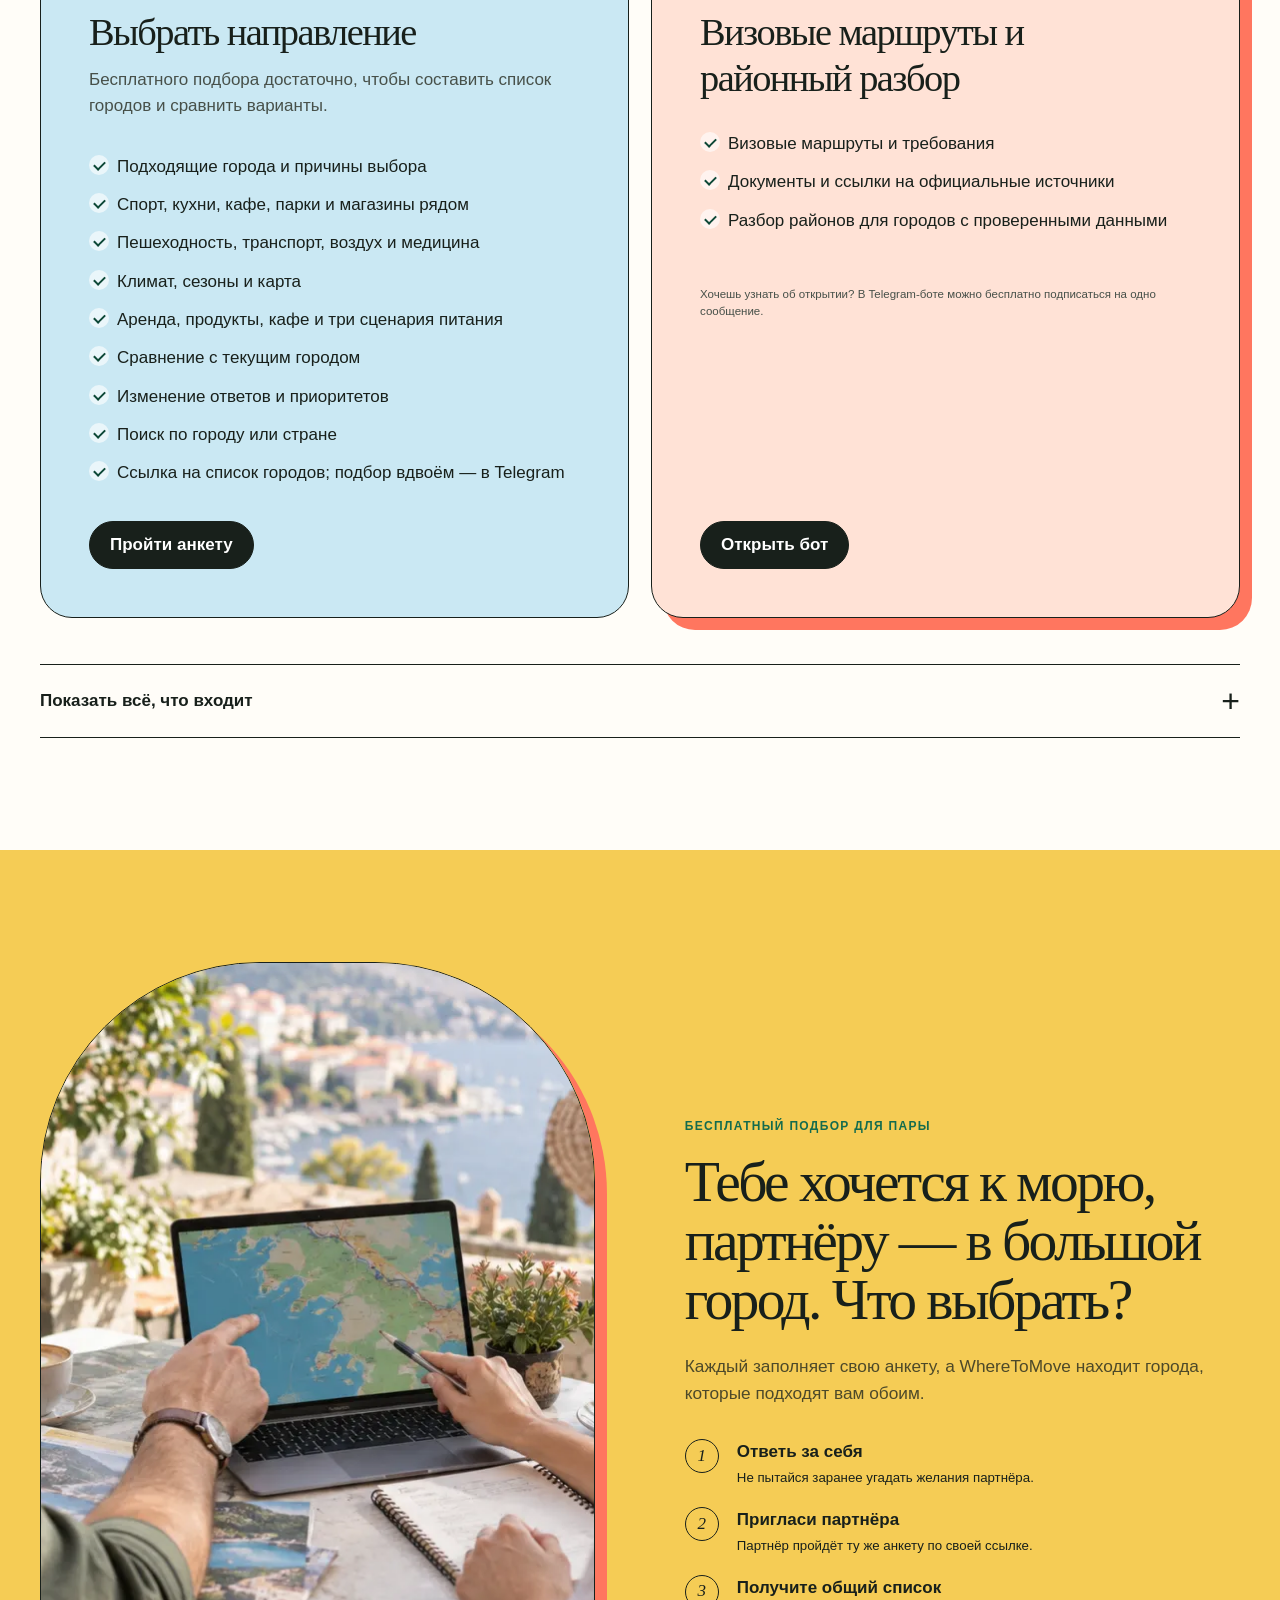
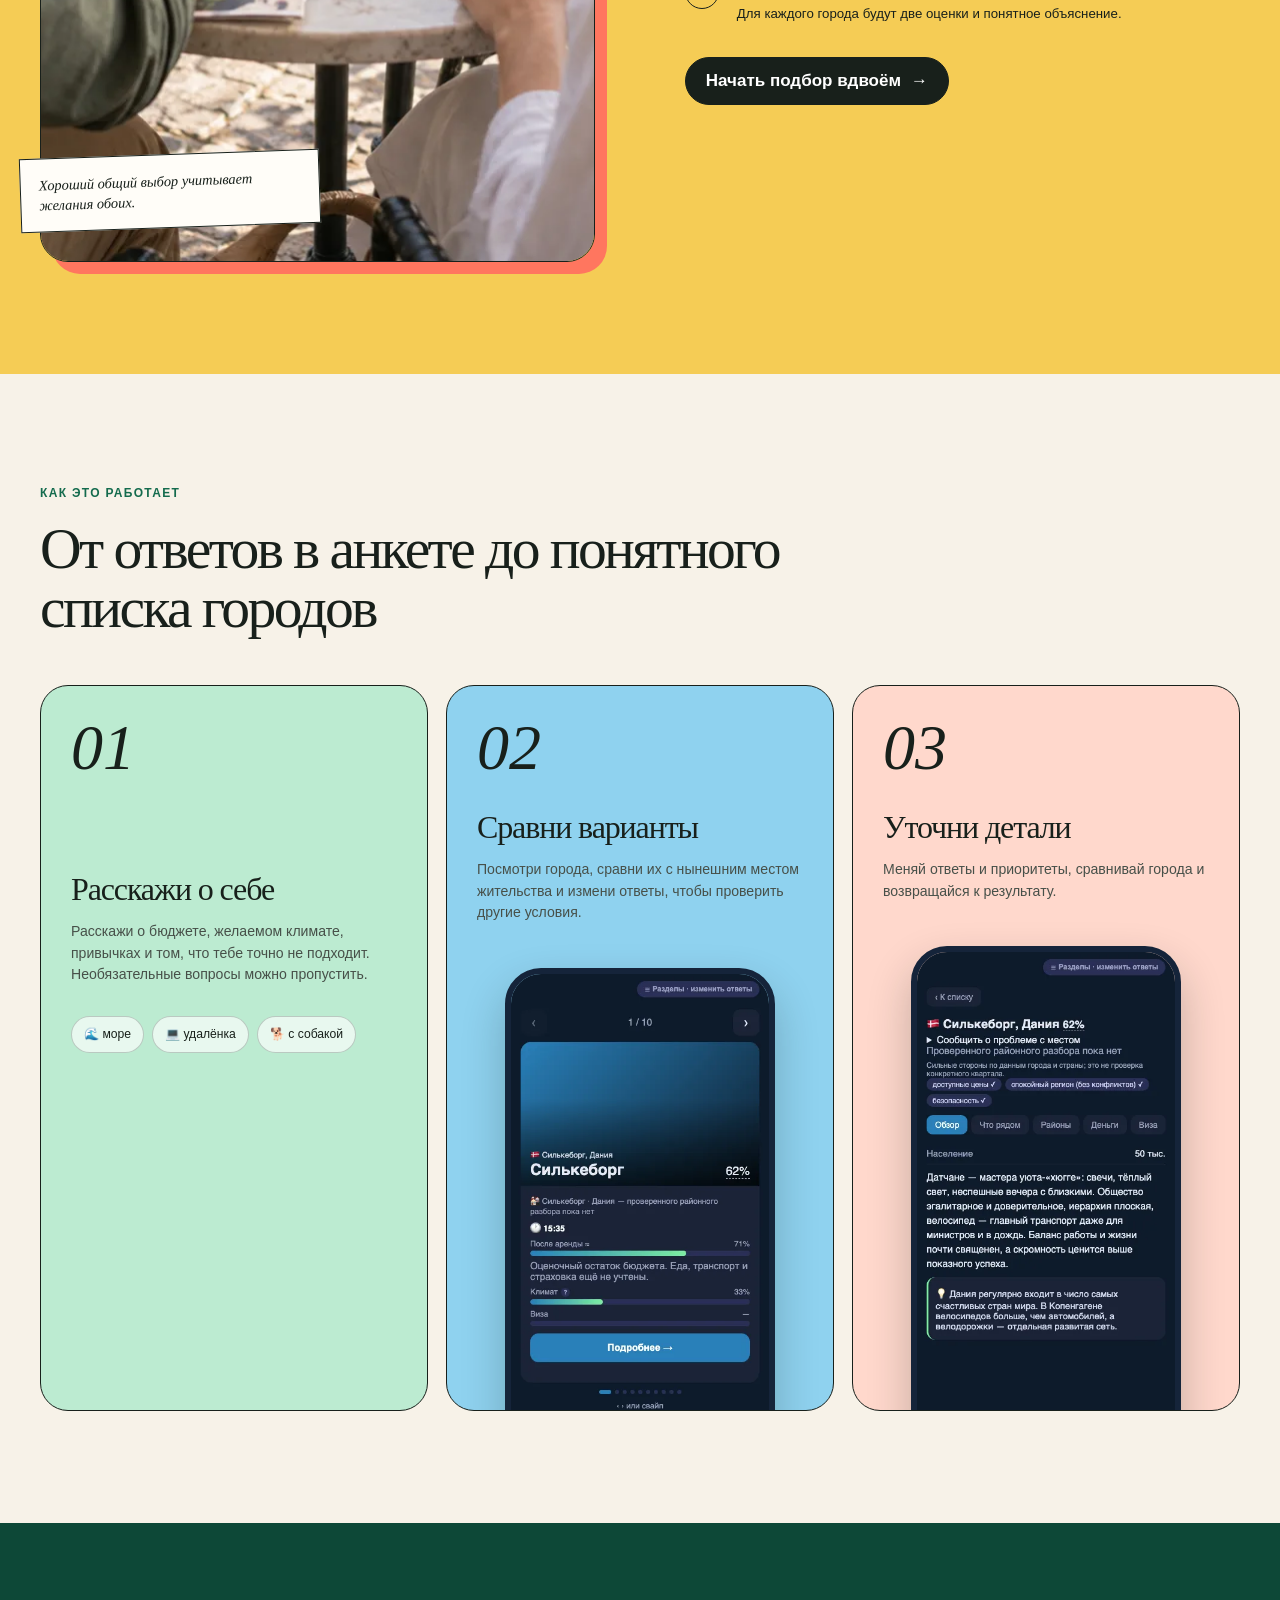
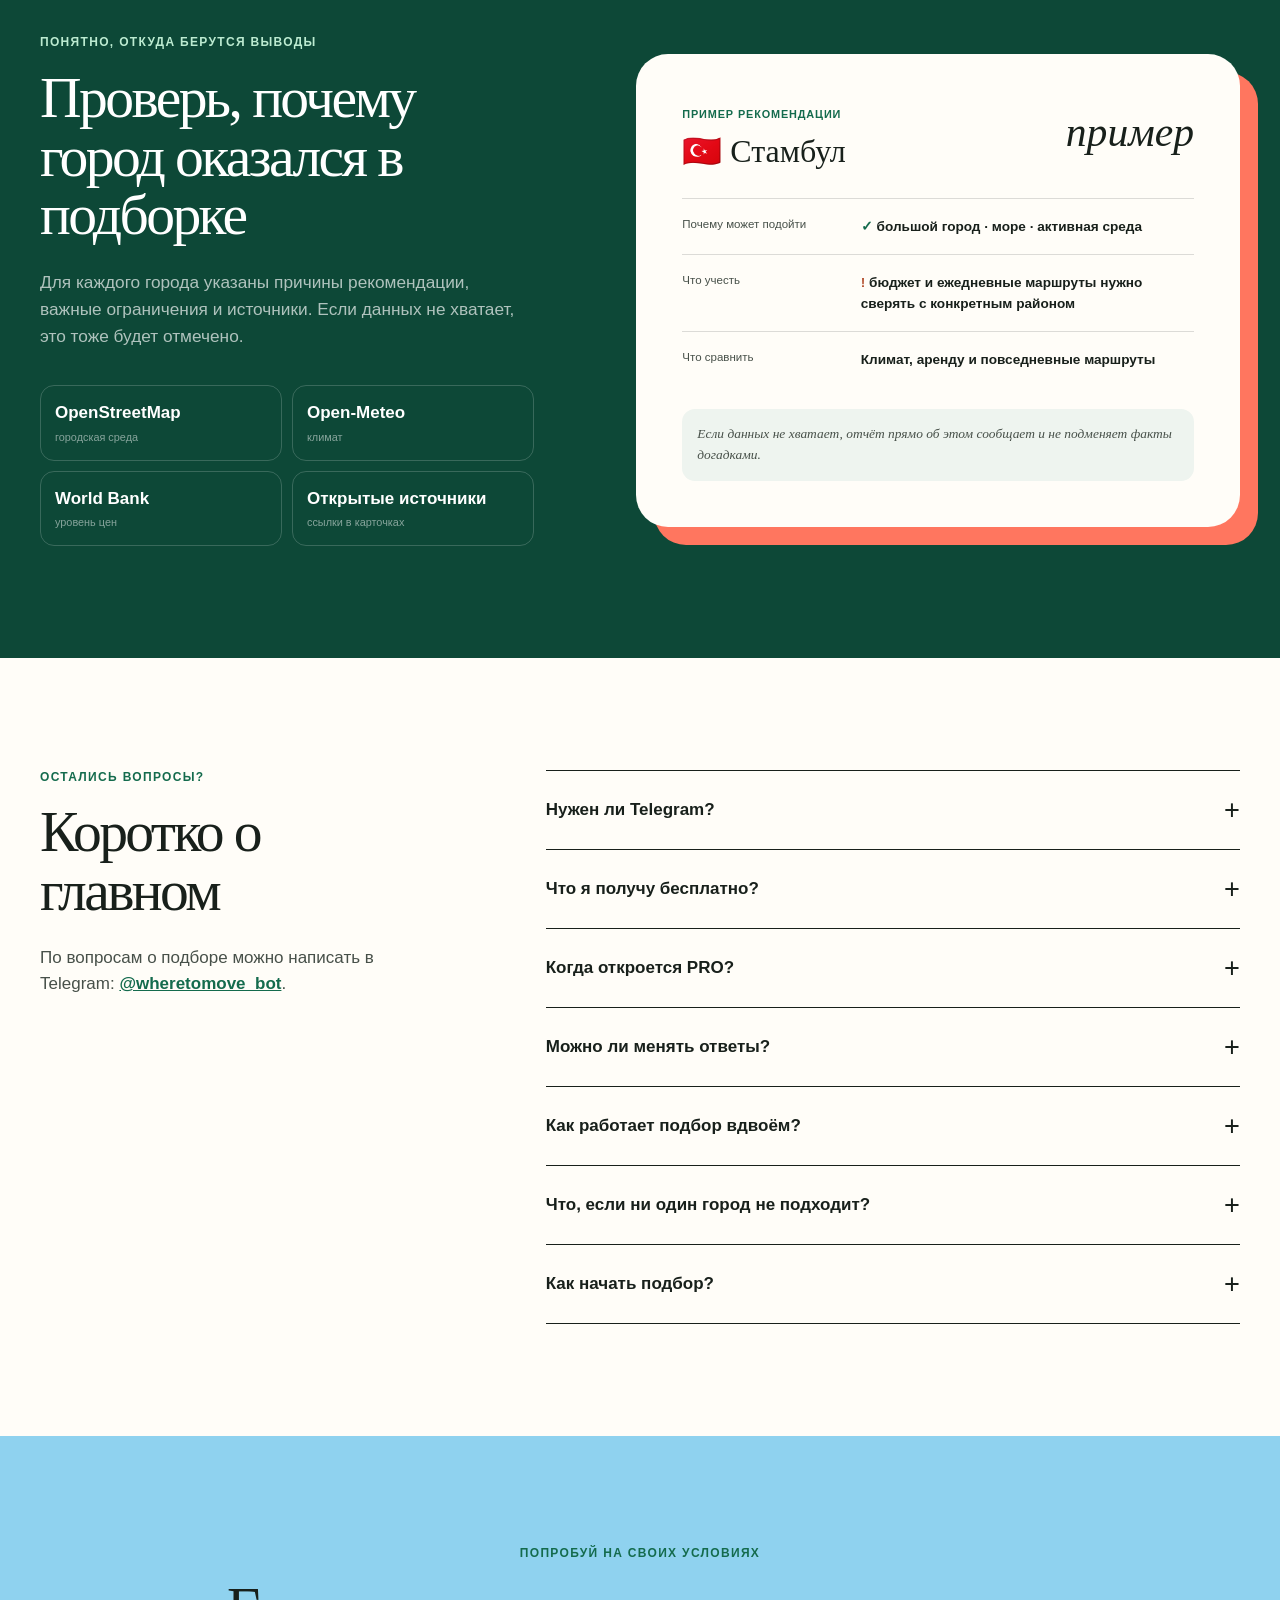
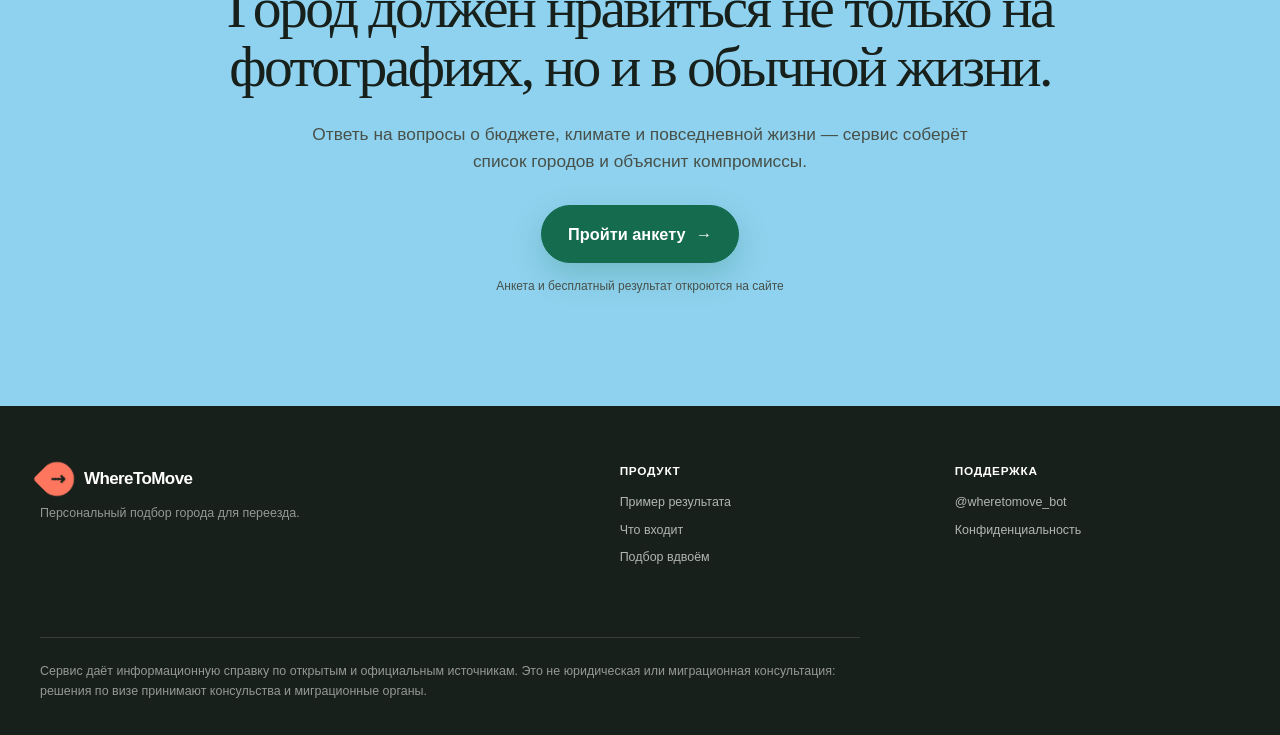
==== commit 6cda52bc: "Remove launch status copy from public site" ====
--- a/index.html
+++ b/index.html
@@ -4,16 +4,16 @@
   <meta charset="utf-8">
   <meta name="viewport" content="width=device-width, initial-scale=1">
   <title>WhereToMove — бесплатный подбор городов для переезда</title>
-  <meta name="description" content="Бесплатный подбор городов по бюджету, климату и привычкам. Сравнивай варианты и проходи подбор вдвоём. Визовый раздел и PRO пока готовятся.">
+  <meta name="description" content="Пройди анкету на сайте и получи до 10 городов под свой бюджет, климат и привычки. Сравни варианты и узнай, почему они подходят.">
   <meta name="theme-color" content="#f7f2e8">
   <meta property="og:title" content="WhereToMove — найди город для переезда под свою жизнь">
-  <meta property="og:description" content="Подходящие города, бюджет, климат, карта и сравнение — бесплатно. Визовый раздел и PRO пока готовятся.">
+  <meta property="og:description" content="Бесплатный подбор городов: бюджет, климат, карта и понятное сравнение вариантов.">
   <meta property="og:type" content="website">
   <meta property="og:image" content="https://wheretomovebot.com/assets/city-life.webp">
   <meta name="wtm-analytics-endpoint" content="https://app.wheretomovebot.com:8443/api/event">
   <link rel="icon" href="/assets/favicon.svg" type="image/svg+xml">
   <link rel="preload" href="/assets/product-cities.webp" as="image" type="image/webp">
-  <link rel="stylesheet" href="/styles.css?v=20261126-mobile">
+  <link rel="stylesheet" href="/styles.css?v=20261127-copy">
   <script>document.documentElement.classList.add('js')</script>
   <script src="/site.js?v=20261119-browser" defer></script>
 </head>
@@ -31,7 +31,7 @@
         <a href="#demo">Пример результата</a>
         <a href="#price">Что входит</a>
       </nav>
-      <a class="button button-small" data-cta="header" href="https://app.wheretomovebot.com:8443/?view=survey">Пройти анкету</a>
+      <a class="button button-small" data-cta="header" href="https://wheretomovebot.com/anketa/">Пройти анкету</a>
     </div>
   </header>
 
@@ -41,9 +41,9 @@
         <div class="hero-copy reveal">
           <p class="eyebrow">Персональный подбор места для жизни</p>
           <h1>Получи до 10 <span class="marker">городов для переезда</span></h1>
-          <p class="hero-lead">Ответь на вопросы прямо на сайте — сервис сравнит 46&nbsp;624 места по бюджету, климату и привычкам и объяснит компромиссы. Визовый раздел пока приостановлен.</p>
+          <p class="hero-lead">Ответь на вопросы прямо на сайте — сервис сравнит 46&nbsp;624 места по бюджету, климату и привычкам и объяснит компромиссы.</p>
           <div class="hero-actions">
-            <a class="button button-primary" data-cta="hero" href="https://app.wheretomovebot.com:8443/?view=survey">Пройти анкету <span aria-hidden="true">→</span></a>
+            <a class="button button-primary" data-cta="hero" href="https://wheretomovebot.com/anketa/">Пройти анкету <span aria-hidden="true">→</span></a>
             <a class="button button-ghost" href="#demo">Посмотреть пример</a>
           </div>
           <p class="hero-alt">Удобнее в Telegram? <a href="https://t.me/wheretomove_bot">Открыть бота</a>.</p>
@@ -57,7 +57,6 @@
             <li><b>3</b><span>Сравни<br>компромиссы</span></li>
             <li><b>4</b><span>Сохрани<br>свой подбор</span></li>
           </ol>
-          <p class="hero-scope">Бесплатный подбор уже открыт. Визовые маршруты и районный разбор готовятся.</p>
         </div>
 
         <figure class="hero-visual reveal">
@@ -75,7 +74,7 @@
         </figure>
       </div>
       <div class="ticker" aria-hidden="true">
-        <div>ПАСПОРТ <span>✦</span> БЮДЖЕТ <span>✦</span> КЛИМАТ <span>✦</span> РАЙОНЫ <span>✦</span> ВЫБОР ДЛЯ ДВОИХ <span>✦</span> ПЛЮСЫ И ОГРАНИЧЕНИЯ <span>✦</span></div>
+        <div>БЮДЖЕТ <span>✦</span> КЛИМАТ <span>✦</span> КАРТА <span>✦</span> МЕСТА РЯДОМ <span>✦</span> ВЫБОР ДЛЯ ДВОИХ <span>✦</span> ПЛЮСЫ И ОГРАНИЧЕНИЯ <span>✦</span></div>
       </div>
     </section>
 
@@ -134,8 +133,6 @@
             <div class="demo-tabs" role="tablist" aria-label="Разделы примера отчёта">
               <button id="tab-cities" class="is-active" type="button" role="tab" aria-selected="true" aria-controls="demo-panel" data-tab="cities">Города <small>бесплатно</small></button>
               <button id="tab-compare" type="button" role="tab" aria-selected="false" aria-controls="demo-panel" tabindex="-1" data-tab="compare">Сравнение <small>бесплатно</small></button>
-              <button id="tab-districts" type="button" role="tab" aria-selected="false" aria-controls="demo-panel" tabindex="-1" data-tab="districts">Районы <small>готовятся</small></button>
-              <button id="tab-visa" type="button" role="tab" aria-selected="false" aria-controls="demo-panel" tabindex="-1" data-tab="visa">Виза <small>готовится</small></button>
             </div>
 
             <div class="demo-panel" id="demo-panel" role="tabpanel" aria-live="polite" aria-labelledby="tab-cities">
@@ -161,16 +158,6 @@
                 <p class="data-footnote">Стоимость жизни указана приблизительно и рассчитана по единым правилам. В результате видно, какие расходы учтены и где у оценки есть ограничения.</p>
               </div>
 
-              <div data-panel="solo:districts" hidden>
-                <div class="panel-intro"><div><span class="panel-label paid">PRO · готовится</span><h3>Районный разбор готовится</h3></div><p>Сейчас можно бесплатно сравнивать города, бюджет и климат. Подробные районы появятся в PRO.</p></div>
-                <div class="pair-locked"><span aria-hidden="true">⌖</span><div><h4>Сначала выбери города</h4><p>Бесплатный подбор уже открыт. Заявку на сообщение об открытии PRO можно оставить в приложении.</p></div></div>
-              </div>
-
-              <div data-panel="solo:visa" hidden>
-                <div class="panel-intro"><div><span class="panel-label paid">PRO · готовится</span><h3>Визовый раздел пока недоступен</h3></div><p>Проверяем маршруты, требования и документы. В текущем запуске доступен бесплатный подбор городов.</p></div>
-                <div class="pair-locked"><span aria-hidden="true">◷</span><div><h4>Хочешь узнать об открытии?</h4><p>В разделе PRO приложения нажми «Сообщить, когда будет готово». Напишем один раз в этом боте.</p></div></div>
-              </div>
-
               <div data-panel="pair:cities" hidden>
                 <div class="panel-intro"><div><span class="panel-label free">Подбор вдвоём · бесплатно</span><h3>Общий список с учётом желаний обоих</h3></div><p>По каждому городу видно, насколько он подходит каждому из вас и почему.</p></div>
                 <div class="pair-results">
@@ -188,15 +175,6 @@
                 </div>
               </div>
 
-              <div data-panel="pair:districts" hidden>
-                <div class="panel-intro"><div><span class="panel-label paid">PRO · готовится</span><h3>Районный разбор готовится</h3></div><p>Сейчас можно бесплатно сравнивать города, бюджет и климат. Подробные районы появятся в PRO.</p></div>
-                <div class="pair-locked"><span aria-hidden="true">⌖</span><div><h4>Сначала выбери города</h4><p>Бесплатный подбор уже открыт. Заявку на сообщение об открытии PRO можно оставить в приложении.</p></div></div>
-              </div>
-
-              <div data-panel="pair:visa" hidden>
-                <div class="panel-intro"><div><span class="panel-label paid">PRO · готовится</span><h3>Визовый раздел пока недоступен</h3></div><p>Проверяем маршруты, требования и документы. В текущем запуске доступен бесплатный подбор городов.</p></div>
-                <div class="pair-locked"><span aria-hidden="true">◷</span><div><h4>Хочешь узнать об открытии?</h4><p>В разделе PRO приложения нажми «Сообщить, когда будет готово». Напишем один раз в этом боте.</p></div></div>
-              </div>
             </div>
           </div>
         </div>
@@ -207,7 +185,7 @@
       <div class="shell">
         <div class="section-heading reveal">
           <p class="eyebrow">Что входит</p>
-          <h2>Подбор городов открыт. PRO — следующий шаг.</h2>
+          <h2>Сначала найди подходящие города</h2>
         </div>
         <div class="plan-grid">
           <article class="plan-card free-plan reveal">
@@ -225,19 +203,17 @@
               <li>Поиск по городу или стране</li>
               <li>Ссылка на список городов; подбор вдвоём — в Telegram</li>
             </ul>
-            <a class="button button-dark" data-cta="free_card" href="https://app.wheretomovebot.com:8443/?view=survey">Пройти анкету</a>
+            <a class="button button-dark" data-cta="free_card" href="https://wheretomovebot.com/anketa/">Пройти анкету</a>
           </article>
           <article class="plan-card paid-plan reveal">
-            <div class="sticker">готовится</div>
             <div class="plan-top"><span class="panel-label paid">PRO</span><strong>Пока недоступен</strong></div>
-            <h3>Готовим визы и районный разбор</h3>
-            <p>Проверяем маршруты переезда, требования и данные о районах. Эти функции ещё не открыты для общего доступа.</p>
+            <h3>Визовые маршруты и районный разбор</h3>
             <ul class="check-list">
-              <li>Визовые маршруты и требования — после проверки</li>
+              <li>Визовые маршруты и требования</li>
               <li>Документы и ссылки на официальные источники</li>
               <li>Разбор районов для городов с проверенными данными</li>
             </ul>
-            <p class="payment-note">Хочешь узнать об открытии? В разделе PRO приложения нажми «Сообщить, когда будет готово». Запись бесплатная; сообщим один раз в этом боте.</p>
+            <p class="payment-note">Хочешь узнать об открытии? В Telegram-боте можно бесплатно подписаться на одно сообщение.</p>
             <a class="button button-dark" data-cta="pro_coming_soon" href="https://t.me/wheretomove_bot">Открыть бот</a>
           </article>
         </div>
@@ -296,7 +272,7 @@
           <article class="journey-card reveal">
             <div class="journey-number">01</div>
             <h3>Расскажи о себе</h3>
-            <p>Укажи паспорт, бюджет, желаемый климат, формат работы и то, что тебе точно не подходит. Необязательные вопросы можно пропустить.</p>
+            <p>Расскажи о бюджете, желаемом климате, привычках и том, что тебе точно не подходит. Необязательные вопросы можно пропустить.</p>
             <div class="answer-chips"><span>🌊 море</span><span>💻 удалёнка</span><span>🐕 с собакой</span></div>
           </article>
           <article class="journey-card journey-screenshot reveal">
@@ -304,8 +280,8 @@
             <img src="/assets/product-cities.webp" width="430" height="1100" loading="lazy" alt="Экран WhereToMove со списком подобранных городов">
           </article>
           <article class="journey-card journey-screenshot reveal">
-            <div><div class="journey-number">03</div><h3>Уточни детали</h3><p>Меняй ответы и приоритеты, сравнивай города и возвращайся к результату. Визы и районный разбор пока готовятся в PRO.</p></div>
-            <img src="/assets/product-detail.webp" width="430" height="1100" loading="lazy" alt="Подробная карточка города с районами и местами рядом в приложении WhereToMove">
+            <div><div class="journey-number">03</div><h3>Уточни детали</h3><p>Меняй ответы и приоритеты, сравнивай города и возвращайся к результату.</p></div>
+            <img src="/assets/product-detail.webp" width="430" height="1100" loading="lazy" alt="Подробная карточка города с картой и местами рядом в приложении WhereToMove">
           </article>
         </div>
       </div>
@@ -328,8 +304,7 @@
           <div class="evidence-head"><div><span>Пример рекомендации</span><h3>🇹🇷 Стамбул</h3></div><strong>пример</strong></div>
           <div class="evidence-row good"><span>Почему может подойти</span><p>большой город · море · активная среда</p></div>
           <div class="evidence-row warn"><span>Что учесть</span><p>бюджет и ежедневные маршруты нужно сверять с конкретным районом</p></div>
-          <div class="evidence-row"><span>Что доступно сейчас</span><p>Бюджет, климат, карта и сравнение городов</p></div>
-          <div class="evidence-row"><span>Визы и районы</span><p>Готовятся в PRO; в текущем бесплатном подборе недоступны</p></div>
+          <div class="evidence-row"><span>Что сравнить</span><p>Климат, аренду и повседневные маршруты</p></div>
           <p class="evidence-note">Если данных не хватает, отчёт прямо об этом сообщает и не подменяет факты догадками.</p>
         </article>
       </div>
@@ -345,7 +320,7 @@
         <div class="faq-list reveal">
           <details><summary>Нужен ли Telegram?<span aria-hidden="true">+</span></summary><p>Для бесплатной анкеты и списка городов Telegram не нужен. На сайте ответы и результат сохраняются в этом браузере; в Telegram они автоматически не переносятся. Подбор вдвоём работает через бота.</p></details>
           <details><summary>Что я получу бесплатно?<span aria-hidden="true">+</span></summary><p>Список подходящих городов, их плюсы и ограничения, климат, карту и оценку бюджета. По каждому месту видно, что находится рядом: выбранные виды спорта и кухни, кафе, парки, магазины, транспорт и медицина. Можно сравнивать варианты и менять ответы. Подбор вдвоём доступен через Telegram.</p></details>
-          <details><summary>Когда откроется PRO?<span aria-hidden="true">+</span></summary><p>PRO пока недоступен: готовим визовые маршруты и районный разбор. Бесплатный подбор городов уже работает. В разделе PRO приложения можно попросить сообщить об открытии — бесплатно, одним сообщением в этом боте.</p></details>
+          <details><summary>Когда откроется PRO?<span aria-hidden="true">+</span></summary><p>Дата открытия ещё не назначена. В PRO появятся визовые маршруты и районный разбор после проверки данных. В Telegram-боте можно бесплатно подписаться на одно сообщение об открытии.</p></details>
           <details><summary>Можно ли менять ответы?<span aria-hidden="true">+</span></summary><p>Да. Можно изменить бюджет, климат и другие пожелания, а затем посмотреть, как изменится список городов.</p></details>
           <details><summary>Как работает подбор вдвоём?<span aria-hidden="true">+</span></summary><p>Один человек создаёт приглашение, а партнёр заполняет свою анкету. В общем списке видно, насколько каждый город подходит обоим.</p></details>
           <details><summary>Что, если ни один город не подходит?<span aria-hidden="true">+</span></summary><p>Сервис покажет, какое условие исключило все варианты, и предложит изменить именно его. Без твоего решения ответы не меняются.</p></details>
@@ -359,7 +334,7 @@
         <p class="eyebrow">Попробуй на своих условиях</p>
         <h2>Город должен нравиться не только на фотографиях, но и в обычной жизни.</h2>
         <p>Ответь на вопросы о бюджете, климате и повседневной жизни — сервис соберёт список городов и объяснит компромиссы.</p>
-        <a class="button button-primary button-large" data-cta="final" href="https://app.wheretomovebot.com:8443/?view=survey">Пройти анкету <span aria-hidden="true">→</span></a>
+        <a class="button button-primary button-large" data-cta="final" href="https://wheretomovebot.com/anketa/">Пройти анкету <span aria-hidden="true">→</span></a>
         <span class="final-meta">Анкета и бесплатный результат откроются на сайте</span>
       </div>
     </section>
@@ -374,7 +349,7 @@
     </div>
   </footer>
 
-  <a class="mobile-cta" data-cta="sticky" href="https://app.wheretomovebot.com:8443/?view=survey">Пройти анкету <span aria-hidden="true">→</span></a>
+  <a class="mobile-cta" data-cta="sticky" href="https://wheretomovebot.com/anketa/">Пройти анкету <span aria-hidden="true">→</span></a>
 
   <aside class="consent" hidden aria-label="Настройки аналитики">
     <p>Мы используем аналитику, чтобы улучшать работу сайта.</p>
--- a/styles.css
+++ b/styles.css
@@ -158,7 +158,6 @@
 .hero-steps li { min-height: 76px; display: flex; align-items: center; gap: 9px; padding: 11px 9px; border: 1px solid var(--line); border-radius: 16px; background: rgba(255, 253, 248, .62); }
 .hero-steps b { width: 27px; height: 27px; flex: 0 0 27px; display: grid; place-items: center; border-radius: 50%; background: var(--ink); color: white; font-size: .72rem; }
 .hero-steps span { color: var(--ink-2); font-size: .7rem; font-weight: 750; line-height: 1.25; }
-.hero-scope { margin: 9px 0 0; color: #6b746e; font-size: .68rem; line-height: 1.4; }
 .hero-visual {
   position: relative;
   min-height: 655px;
@@ -517,7 +516,7 @@
   .demo-browser-top p { justify-self: end; }
   .demo-profile { display: none; }
   .demo-body { display: block; min-height: 0; }
-  .demo-tabs { display: grid; grid-template-columns: repeat(4, minmax(96px, 1fr)); gap: 6px; overflow-x: auto; border-right: 0; border-bottom: 1px solid var(--line); padding: 10px; }
+  .demo-tabs { display: grid; grid-template-columns: repeat(2, minmax(96px, 1fr)); gap: 6px; overflow-x: auto; border-right: 0; border-bottom: 1px solid var(--line); padding: 10px; }
   .demo-tabs button { min-height: 52px; padding: 8px 10px; white-space: nowrap; }
   .demo-panel { min-height: 545px; padding: 24px 18px; }
   .panel-intro { grid-template-columns: 1fr; gap: 12px; }
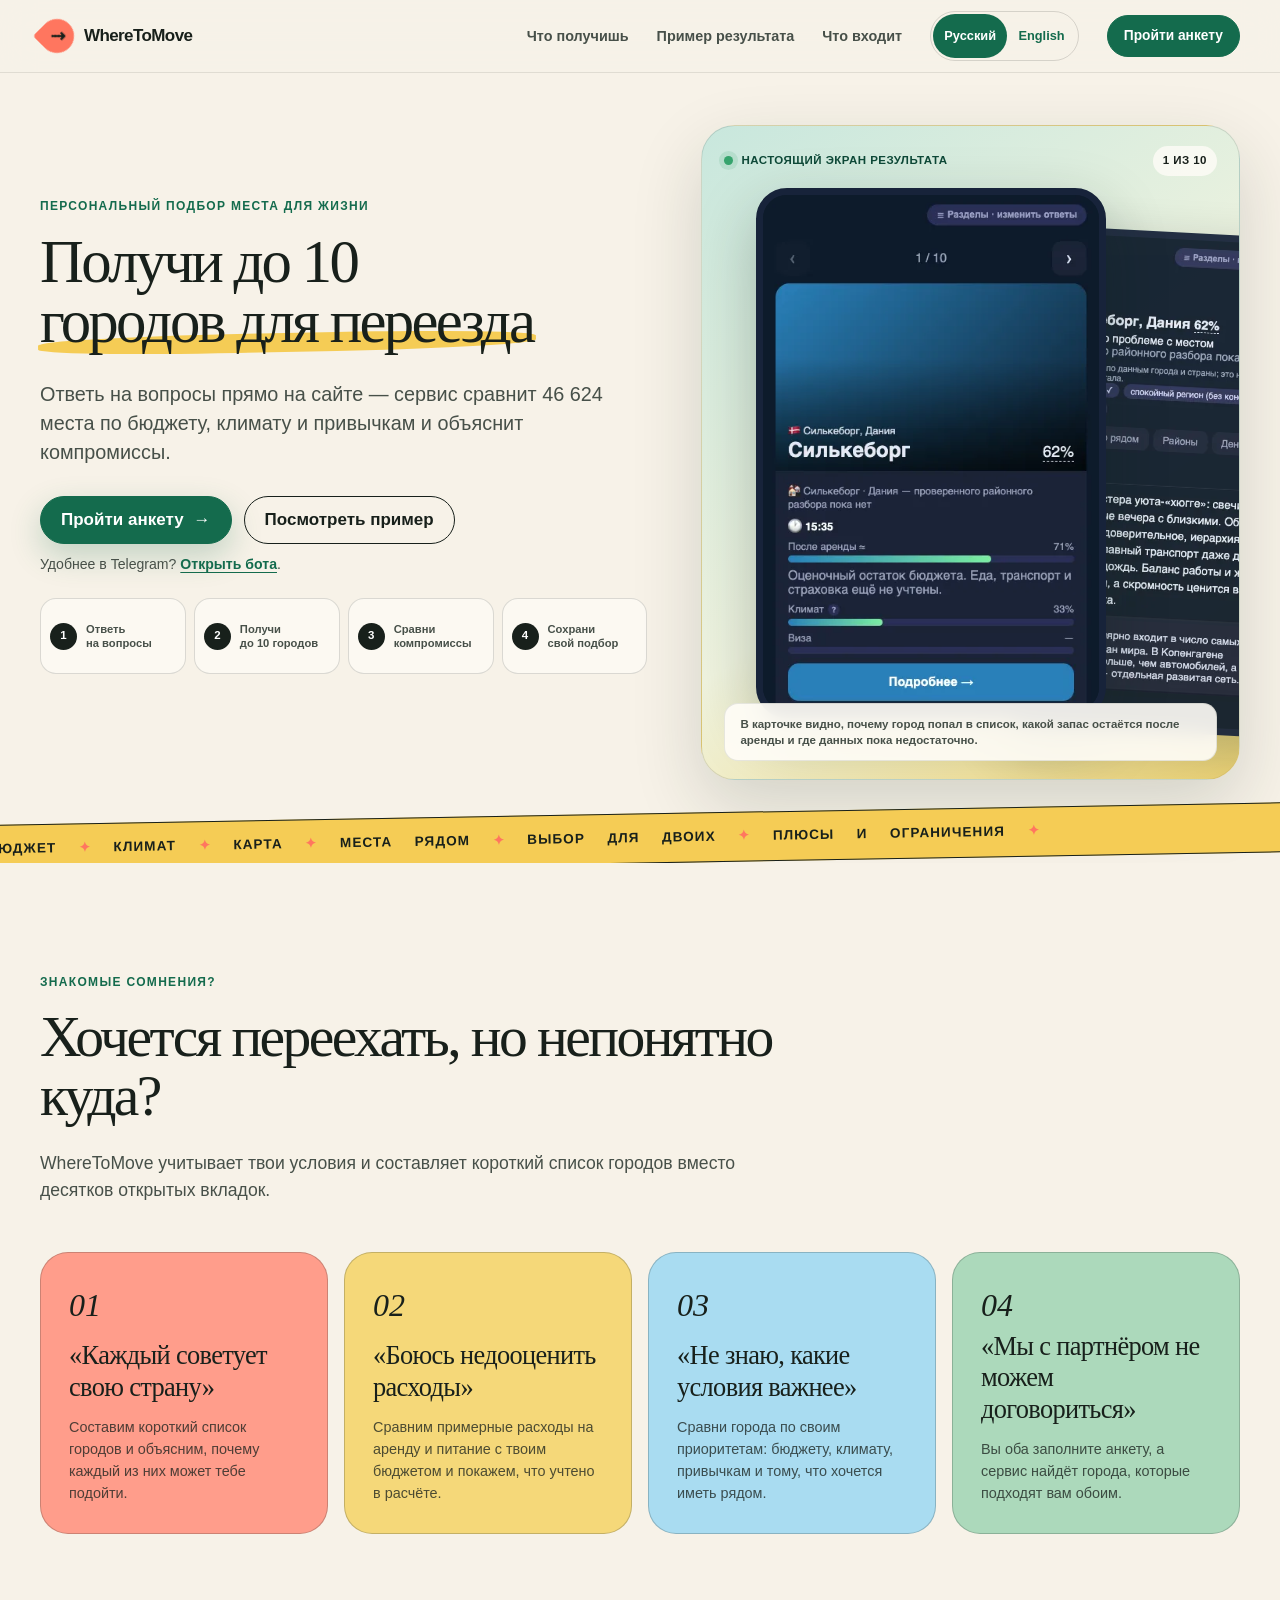
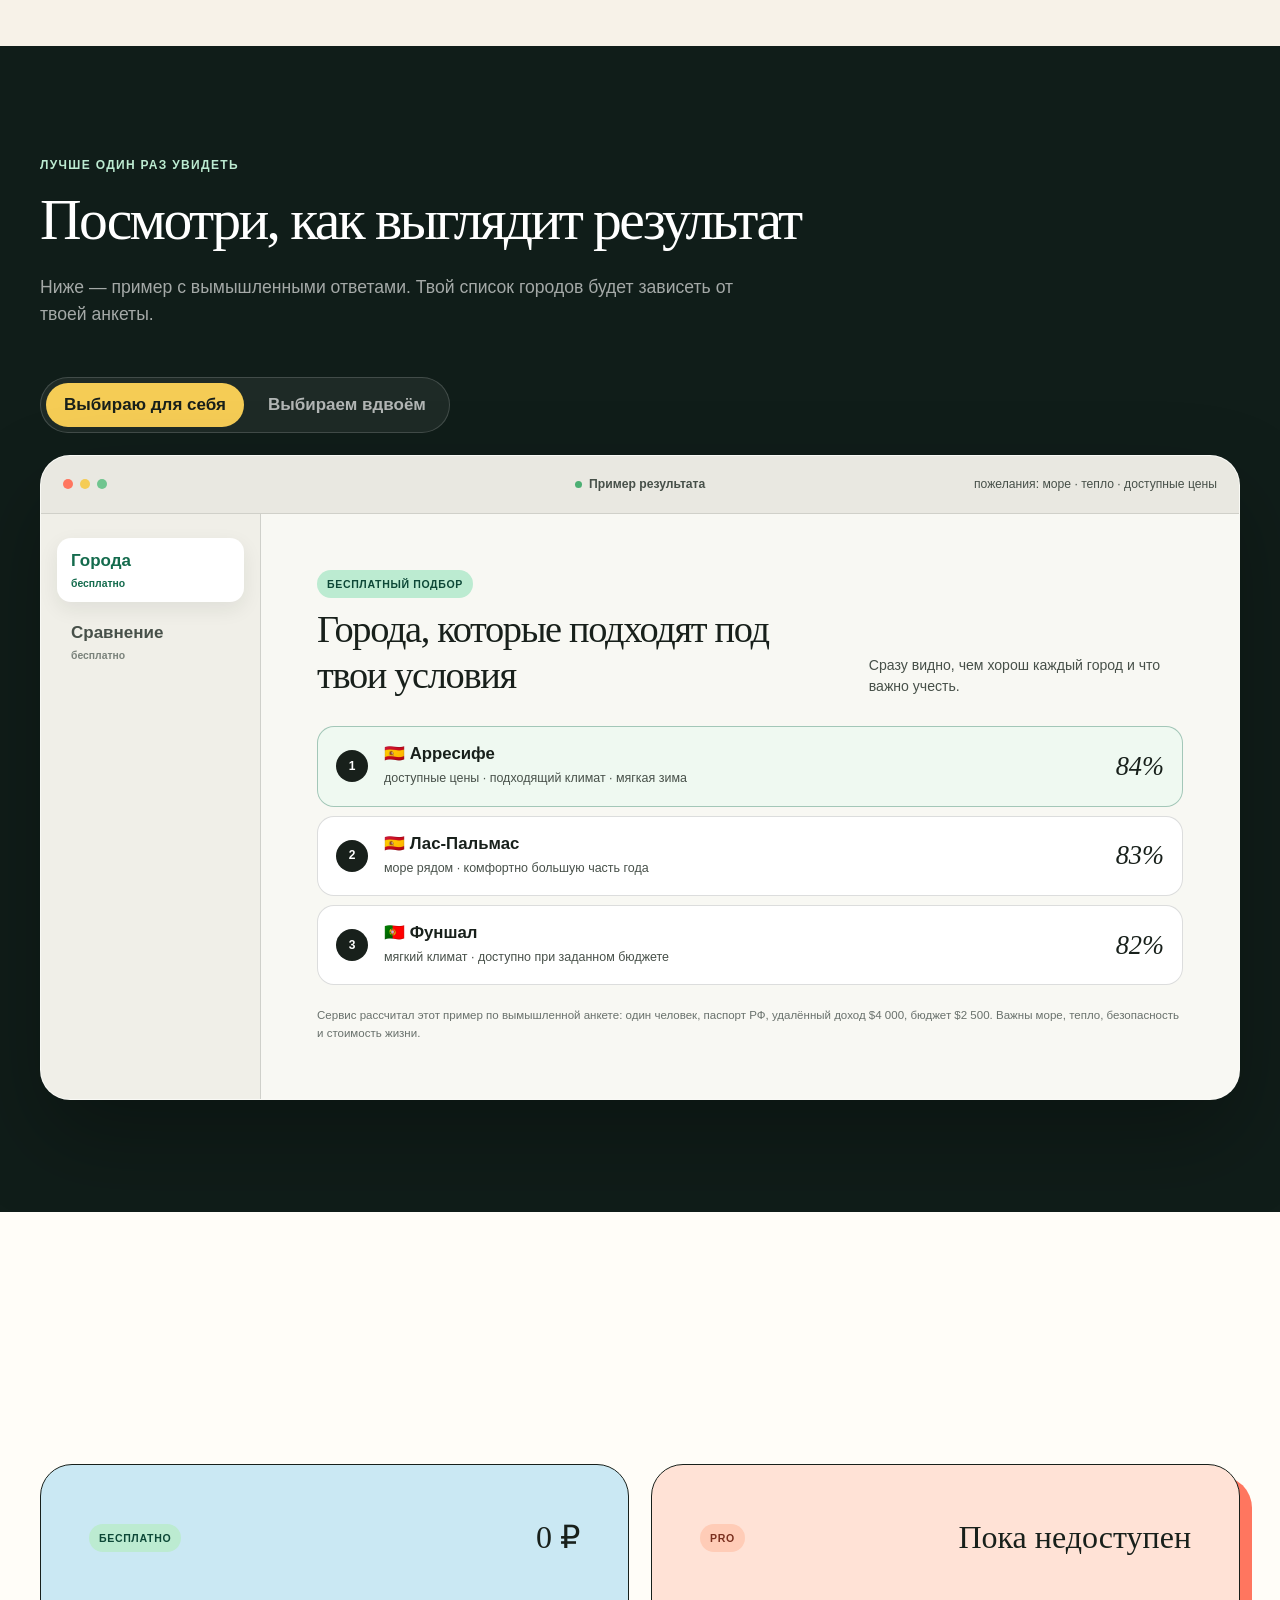
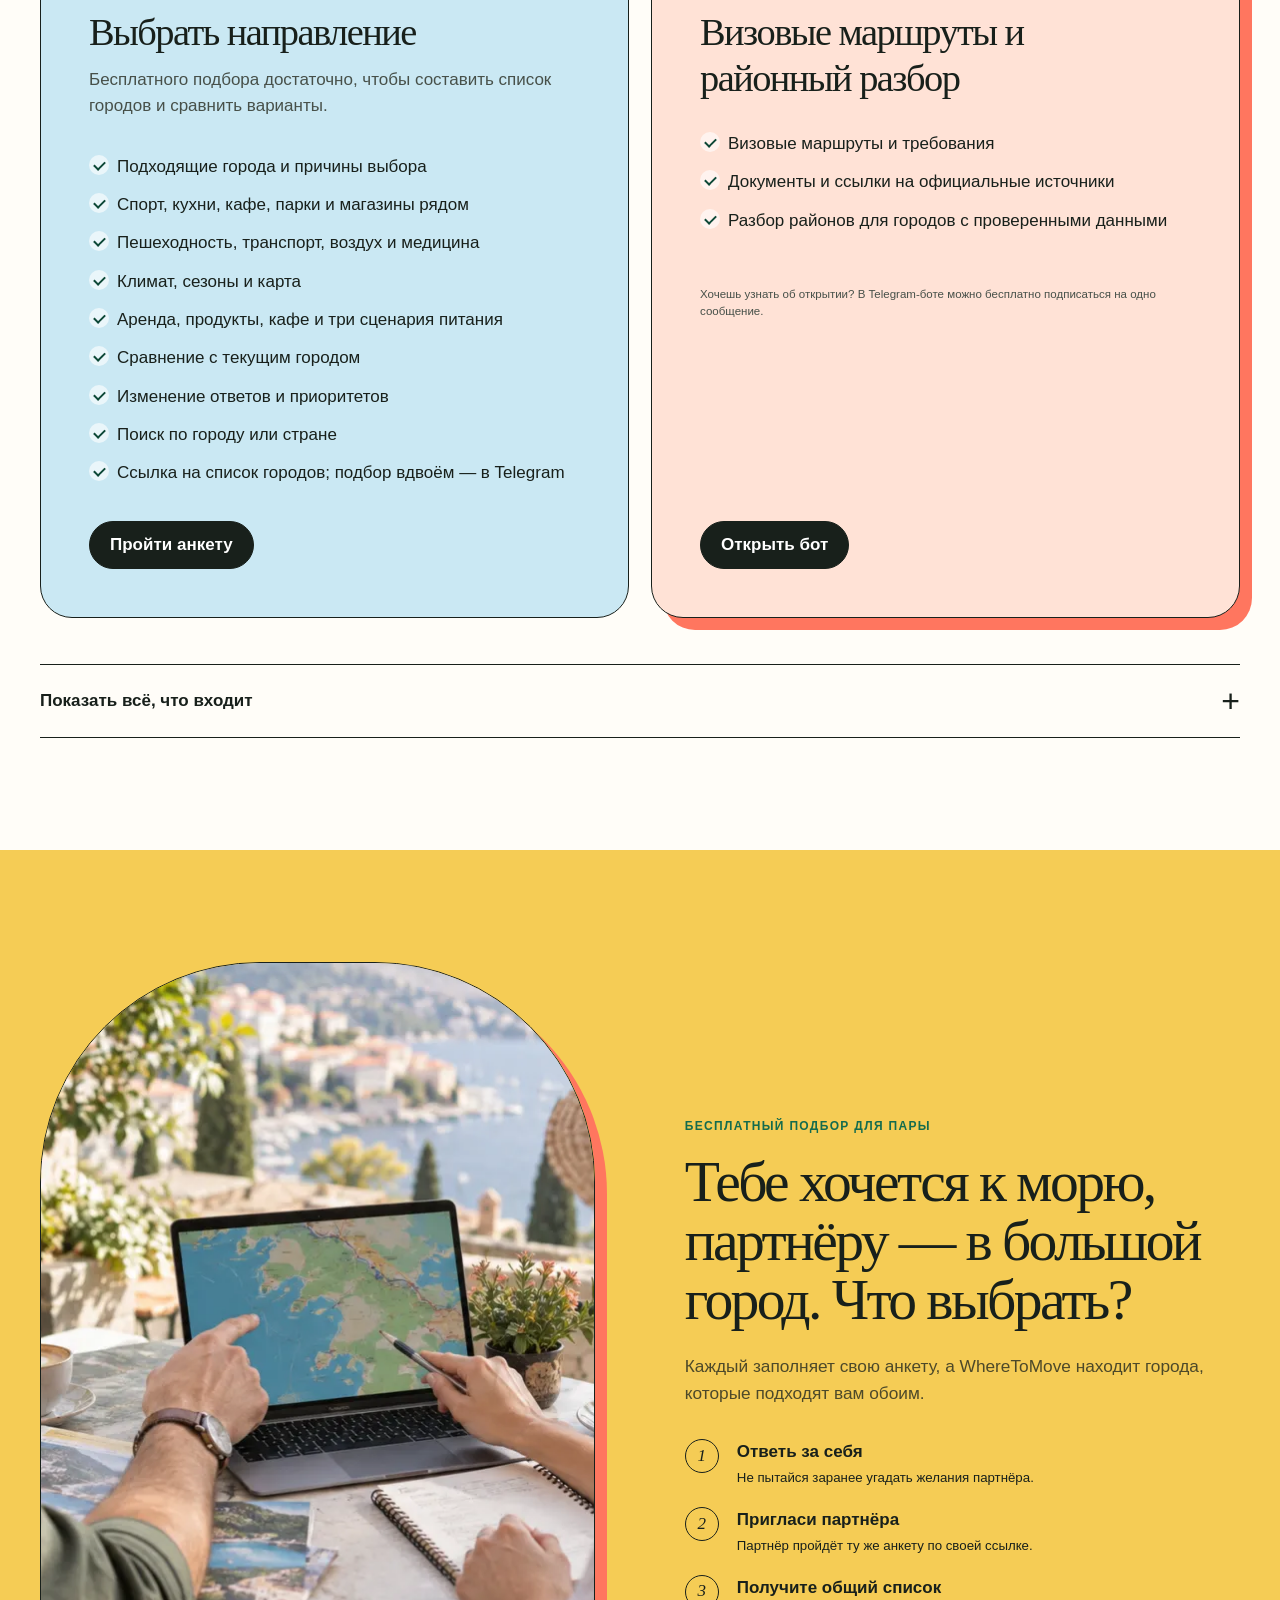
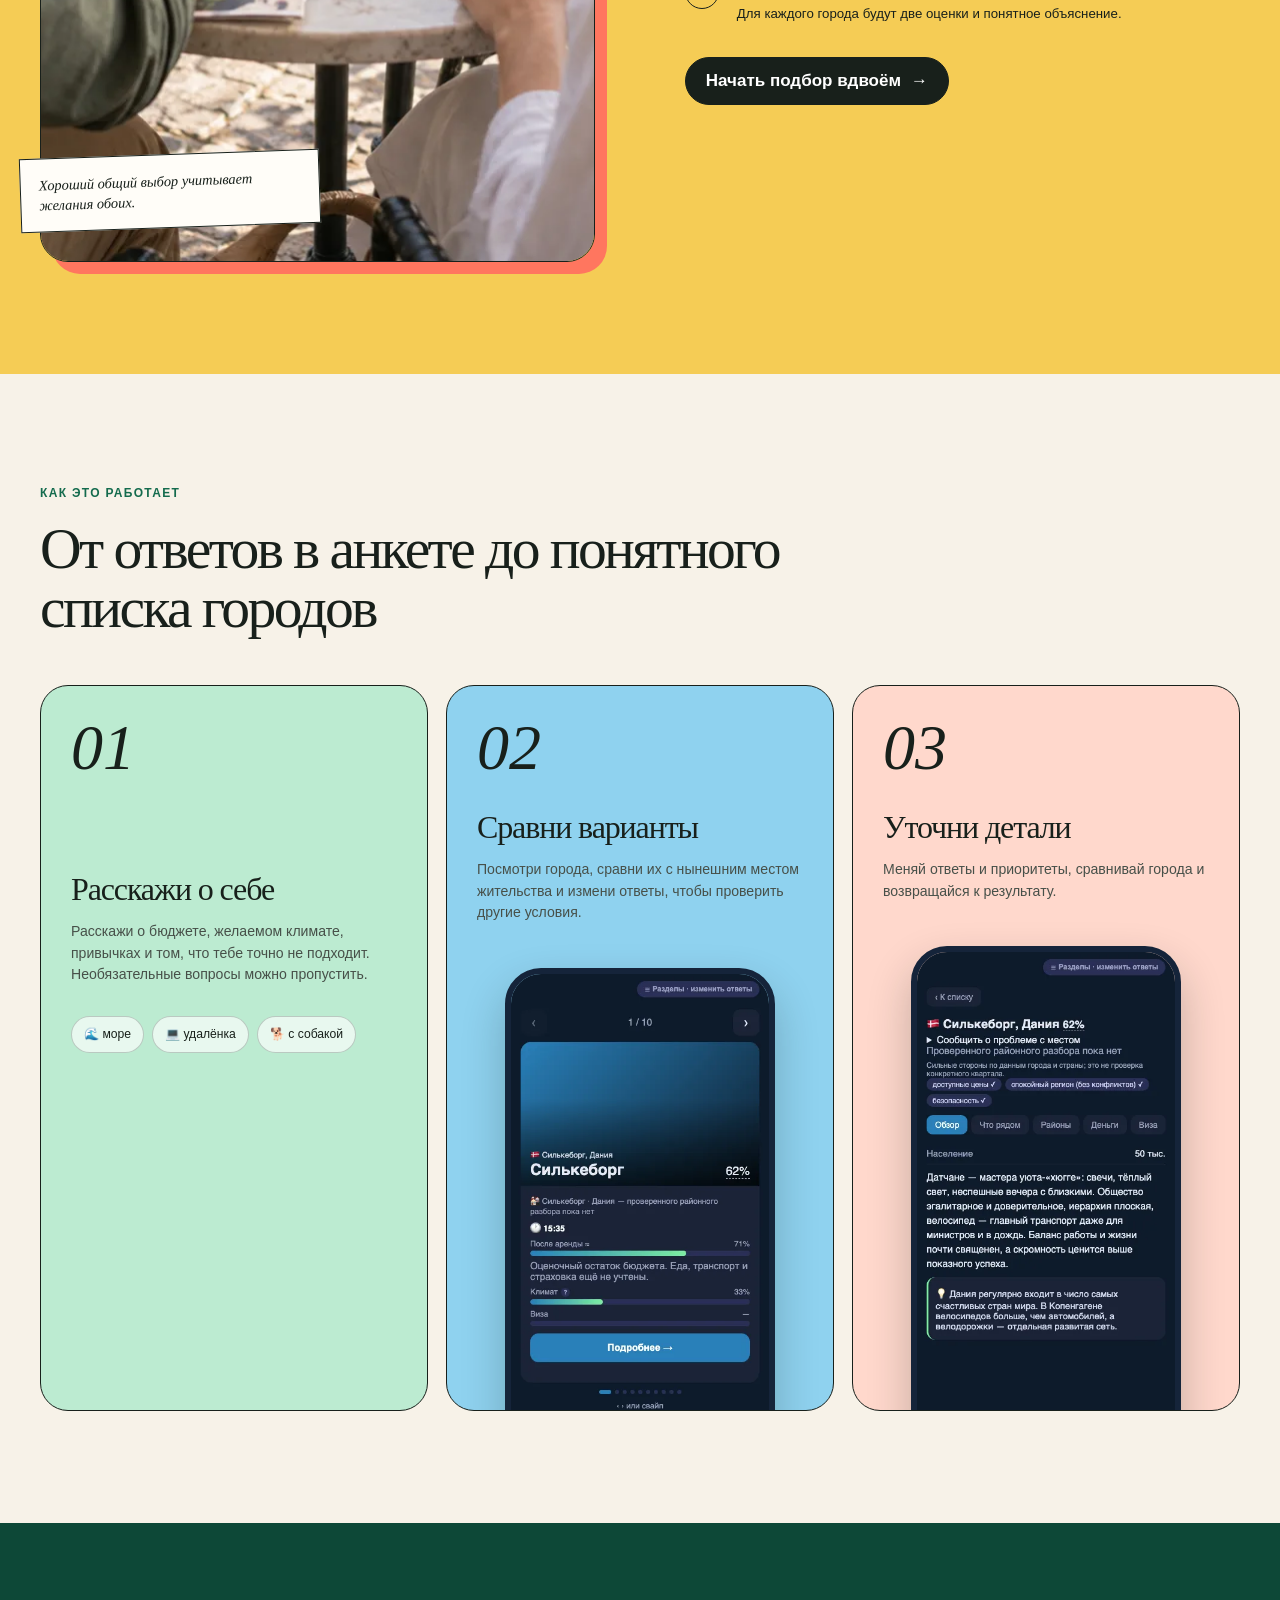
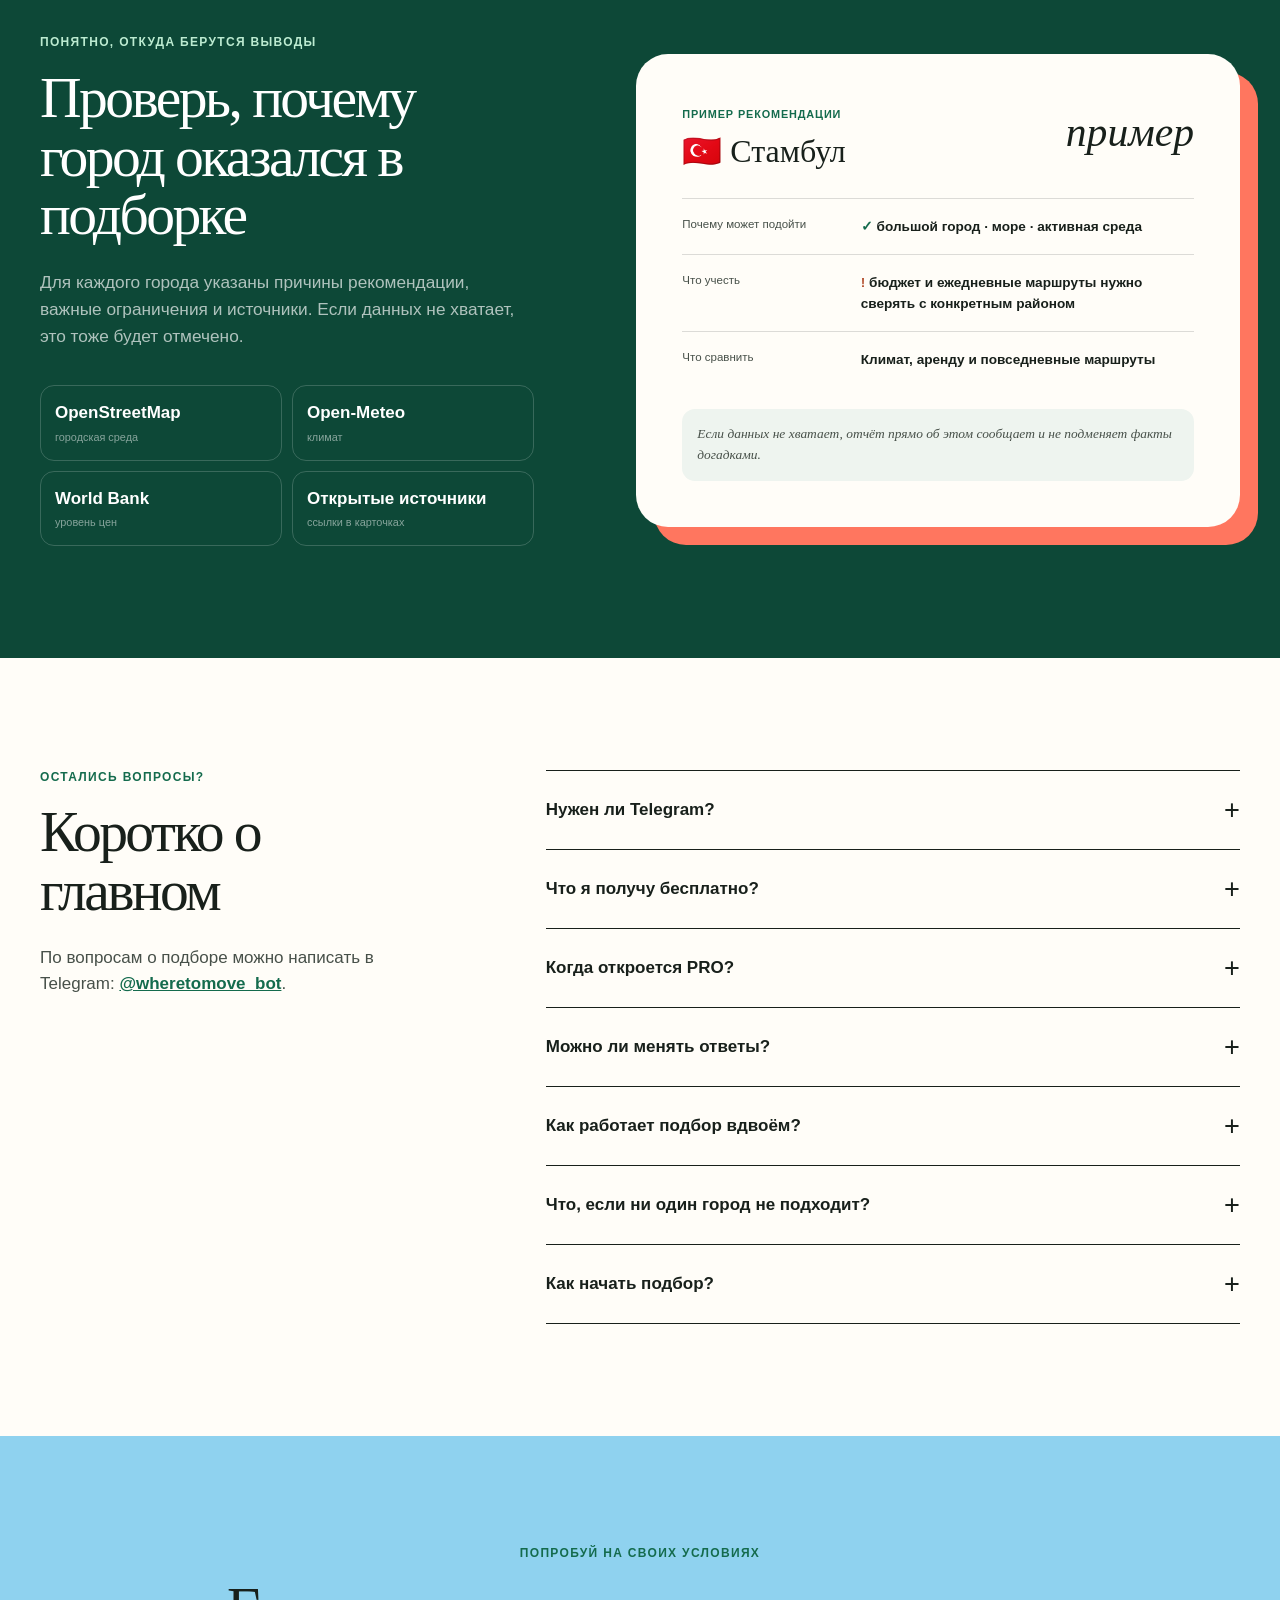
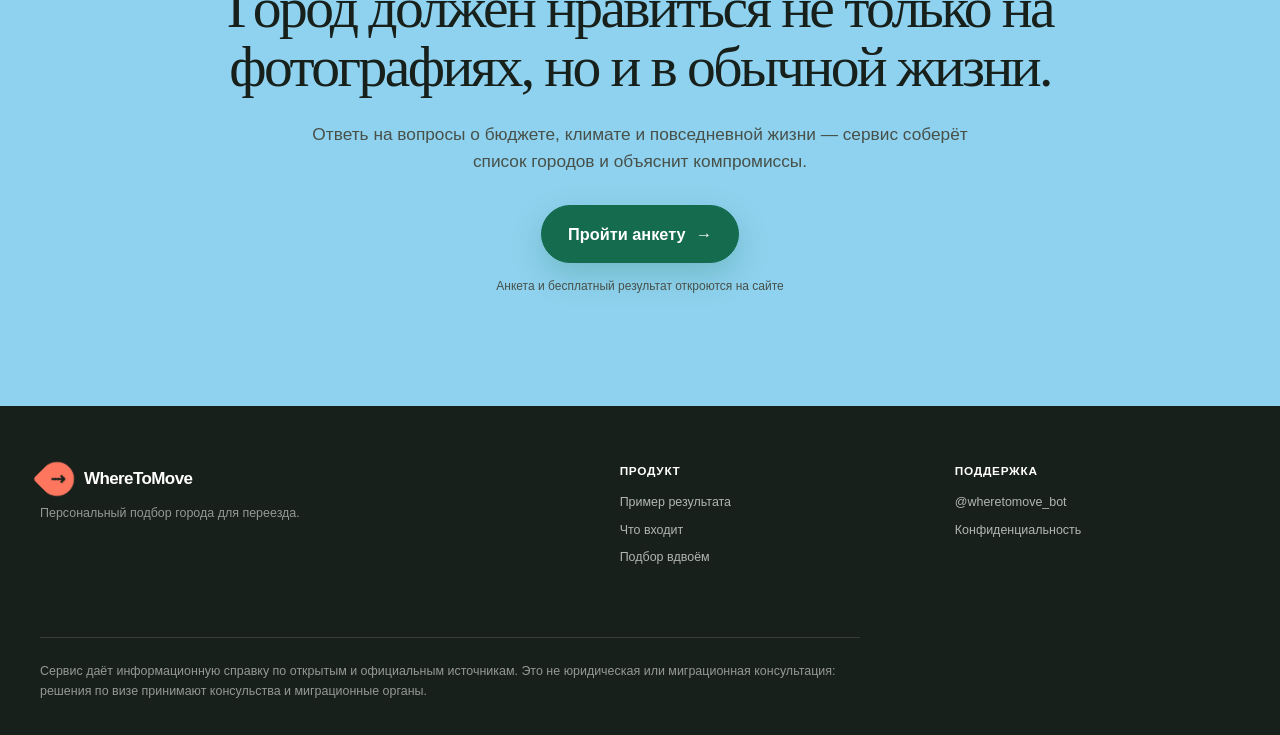
==== commit 88c71e4e: "Add a complete English website entry point" ====
--- a/index.html
+++ b/index.html
@@ -13,9 +13,14 @@
   <meta name="wtm-analytics-endpoint" content="https://app.wheretomovebot.com:8443/api/event">
   <link rel="icon" href="/assets/favicon.svg" type="image/svg+xml">
   <link rel="preload" href="/assets/product-cities.webp" as="image" type="image/webp">
-  <link rel="stylesheet" href="/styles.css?v=20261127-copy">
+  <link rel="stylesheet" href="/styles.css?v=20261127-language">
   <script>document.documentElement.classList.add('js')</script>
-  <script src="/site.js?v=20261119-browser" defer></script>
+  <script src="/site.js?v=20261127-language" defer></script>
+  <link rel="canonical" href="https://wheretomovebot.com/">
+  <link rel="alternate" hreflang="ru" href="https://wheretomovebot.com/">
+  <link rel="alternate" hreflang="en" href="https://wheretomovebot.com/en/">
+  <link rel="alternate" hreflang="x-default" href="https://wheretomovebot.com/">
+  <meta property="og:locale" content="ru_RU">
 </head>
 <body>
   <a class="skip-link" href="#main">К содержанию</a>
@@ -31,7 +36,11 @@
         <a href="#demo">Пример результата</a>
         <a href="#price">Что входит</a>
       </nav>
-      <a class="button button-small" data-cta="header" href="https://wheretomovebot.com/anketa/">Пройти анкету</a>
+      <nav class="site-language" aria-label="Язык сайта">
+        <a href="/" lang="ru" hreflang="ru" aria-current="page">Русский</a>
+        <a href="/en/" lang="en" hreflang="en">English</a>
+      </nav>
+      <a class="button button-small" data-cta="header" href="/anketa/?lang=ru">Пройти анкету</a>
     </div>
   </header>
 
@@ -43,7 +52,7 @@
           <h1>Получи до 10 <span class="marker">городов для переезда</span></h1>
           <p class="hero-lead">Ответь на вопросы прямо на сайте — сервис сравнит 46&nbsp;624 места по бюджету, климату и привычкам и объяснит компромиссы.</p>
           <div class="hero-actions">
-            <a class="button button-primary" data-cta="hero" href="https://wheretomovebot.com/anketa/">Пройти анкету <span aria-hidden="true">→</span></a>
+            <a class="button button-primary" data-cta="hero" href="/anketa/?lang=ru">Пройти анкету <span aria-hidden="true">→</span></a>
             <a class="button button-ghost" href="#demo">Посмотреть пример</a>
           </div>
           <p class="hero-alt">Удобнее в Telegram? <a href="https://t.me/wheretomove_bot">Открыть бота</a>.</p>
@@ -127,7 +136,7 @@
           <div class="demo-browser-top">
             <div class="browser-dots" aria-hidden="true"><span></span><span></span><span></span></div>
             <p><span class="status-dot"></span> Пример результата</p>
-            <span class="demo-profile">пожелания: море · тепло · доступные цены</span>
+            <span class="demo-profile" data-pair-profile="две анкеты · один общий список">пожелания: море · тепло · доступные цены</span>
           </div>
           <div class="demo-body">
             <div class="demo-tabs" role="tablist" aria-label="Разделы примера отчёта">
@@ -203,7 +212,7 @@
               <li>Поиск по городу или стране</li>
               <li>Ссылка на список городов; подбор вдвоём — в Telegram</li>
             </ul>
-            <a class="button button-dark" data-cta="free_card" href="https://wheretomovebot.com/anketa/">Пройти анкету</a>
+            <a class="button button-dark" data-cta="free_card" href="/anketa/?lang=ru">Пройти анкету</a>
           </article>
           <article class="plan-card paid-plan reveal">
             <div class="plan-top"><span class="panel-label paid">PRO</span><strong>Пока недоступен</strong></div>
@@ -334,7 +343,7 @@
         <p class="eyebrow">Попробуй на своих условиях</p>
         <h2>Город должен нравиться не только на фотографиях, но и в обычной жизни.</h2>
         <p>Ответь на вопросы о бюджете, климате и повседневной жизни — сервис соберёт список городов и объяснит компромиссы.</p>
-        <a class="button button-primary button-large" data-cta="final" href="https://wheretomovebot.com/anketa/">Пройти анкету <span aria-hidden="true">→</span></a>
+        <a class="button button-primary button-large" data-cta="final" href="/anketa/?lang=ru">Пройти анкету <span aria-hidden="true">→</span></a>
         <span class="final-meta">Анкета и бесплатный результат откроются на сайте</span>
       </div>
     </section>
@@ -349,7 +358,7 @@
     </div>
   </footer>
 
-  <a class="mobile-cta" data-cta="sticky" href="https://wheretomovebot.com/anketa/">Пройти анкету <span aria-hidden="true">→</span></a>
+  <a class="mobile-cta" data-cta="sticky" href="/anketa/?lang=ru">Пройти анкету <span aria-hidden="true">→</span></a>
 
   <aside class="consent" hidden aria-label="Настройки аналитики">
     <p>Мы используем аналитику, чтобы улучшать работу сайта.</p>
--- a/styles.css
+++ b/styles.css
@@ -106,6 +106,27 @@
 .desktop-nav { margin-left: auto; display: flex; gap: 28px; }
 .desktop-nav a { color: var(--ink-2); font-size: .9rem; font-weight: 650; text-decoration: none; }
 .desktop-nav a:hover { color: var(--forest); }
+.site-language {
+  display: flex;
+  flex: 0 0 auto;
+  align-items: center;
+  padding: 2px;
+  border: 1px solid var(--line);
+  border-radius: 999px;
+}
+.site-language a {
+  display: inline-grid;
+  min-height: 44px;
+  place-items: center;
+  padding-inline: .7rem;
+  border-radius: 999px;
+  color: var(--forest);
+  font-size: .8rem;
+  font-weight: 750;
+  text-decoration: none;
+}
+.site-language a:hover { text-decoration: underline; }
+.site-language [aria-current] { background: var(--forest); color: white; }
 
 .button {
   min-height: 48px;
@@ -470,7 +491,11 @@
   .journey-card:first-child .journey-number { margin-bottom: 48px; }
 }
 
-@media (max-width: 880px) {
+.localized-marker { white-space: normal; }
+
+@media (max-width: 980px) {
+  .header-inner { gap: 12px; }
+  .site-language { margin-left: auto; }
   .desktop-nav,
   .header-inner > .button {
     display: none;
